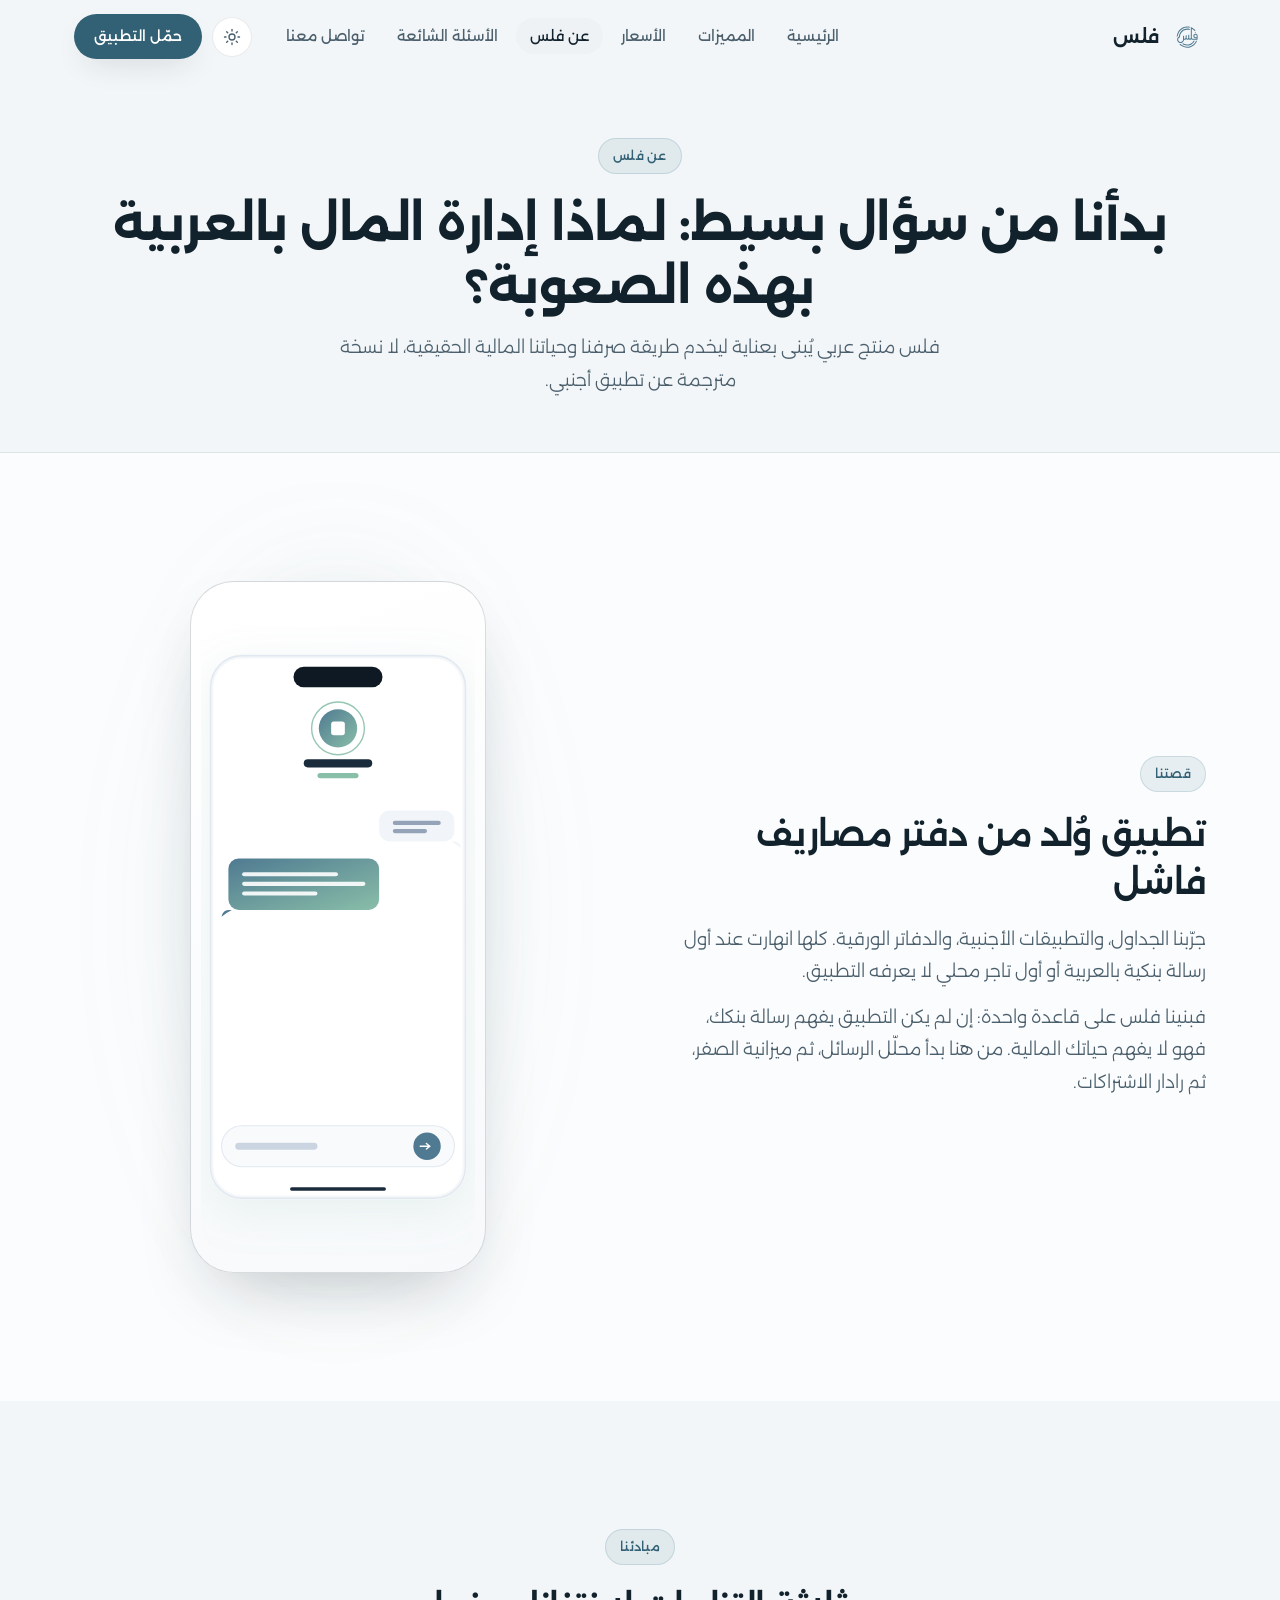
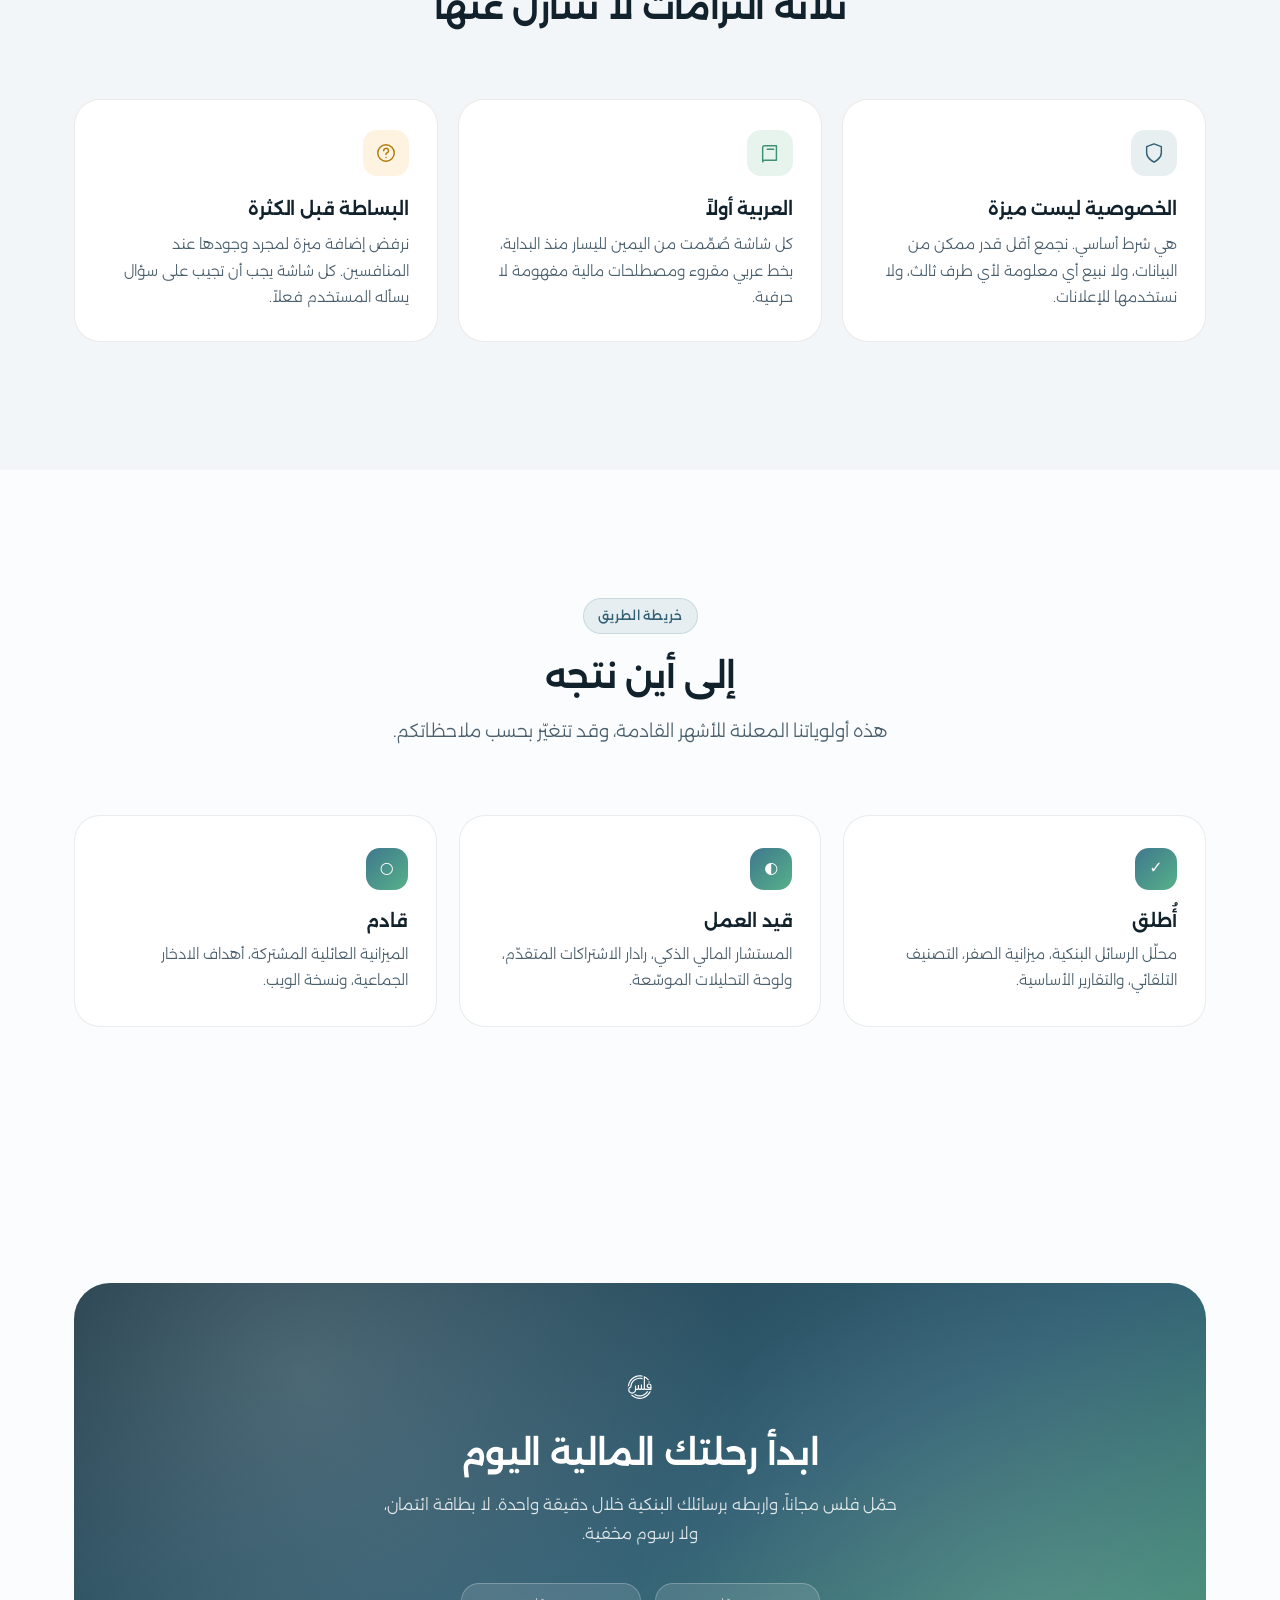
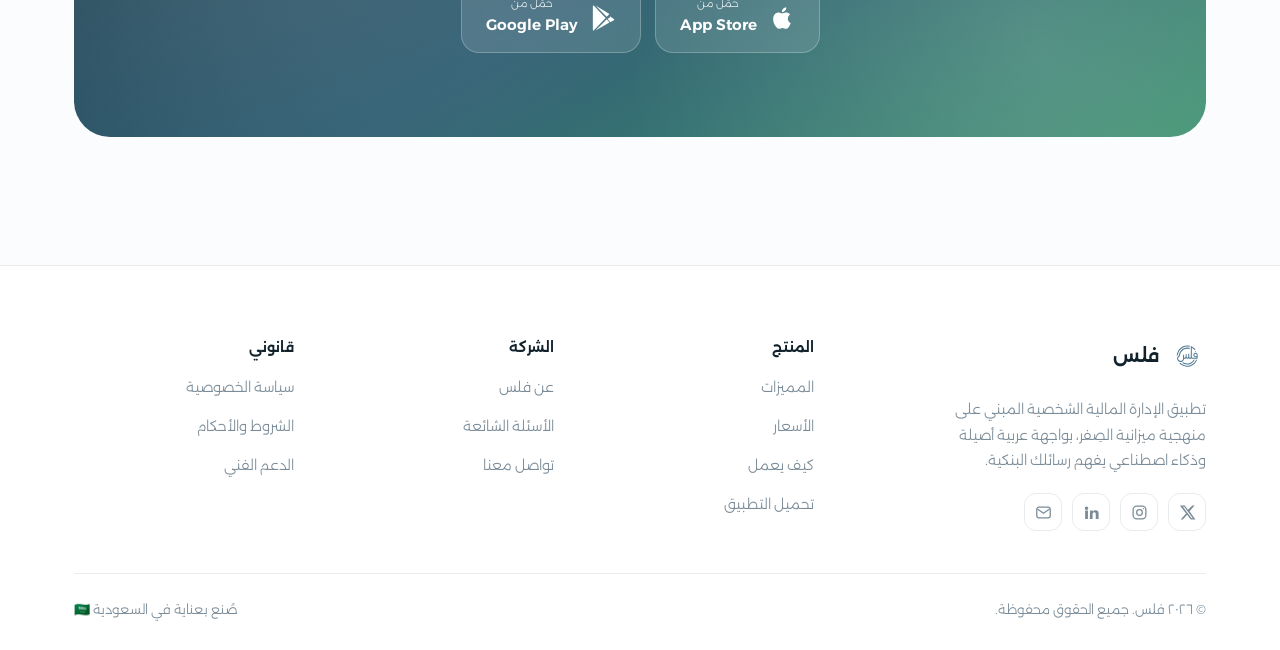
==== about.html @ c115ca53 "إعادة تصميم كاملة لصفحة الهبوط وإضافة صفحات جديدة - نظام تصميم جديد بالكامل في style.css مبني على مت" ====
<!DOCTYPE html>
<html lang="ar" dir="rtl">

<head>
    <meta charset="UTF-8">
    <meta name="viewport" content="width=device-width, initial-scale=1.0">
    <title>عن فلس</title>
    <meta name="description" content="قصة فلس ومبادئه وخريطة طريقه: تطبيق مالي عربي يُبنى ليفهم رسائل البنوك المحلية وعادات الإنفاق الحقيقية.">
    <meta name="theme-color" content="#3F788E">
    <meta property="og:title" content="عن فلس">
    <meta property="og:description" content="قصة فلس ومبادئه وخريطة طريقه: تطبيق مالي عربي يُبنى ليفهم رسائل البنوك المحلية وعادات الإنفاق الحقيقية.">
    <meta property="og:type" content="website">
    <link rel="icon" href="images/logo.svg" type="image/svg+xml">
    <link rel="preconnect" href="https://fonts.googleapis.com">
    <link rel="preconnect" href="https://fonts.gstatic.com" crossorigin>
    <link href="https://fonts.googleapis.com/css2?family=Alexandria:wght@200;300;400;500;600;700&display=swap" rel="stylesheet">
    <link rel="stylesheet" href="style.css">
    <script>
        (function () {
            try {
                var t = localStorage.getItem('fils-theme');
                if (!t) t = window.matchMedia('(prefers-color-scheme: dark)').matches ? 'dark' : 'light';
                document.documentElement.setAttribute('data-theme', t);
            } catch (e) { document.documentElement.setAttribute('data-theme', 'light'); }
        })();
    </script>
</head>

<body>
    <a href="#main" class="btn btn--sm btn--ghost skip-link">تخطَّ إلى المحتوى</a>

    <!-- ===== HEADER ===== -->
    <header class="header">
        <nav class="nav container" aria-label="التنقل الرئيسي">
            <a href="index.html" class="nav__logo" aria-label="فلس — الصفحة الرئيسية">
                <img src="images/logo.svg" alt="">
                <span>فلس</span>
            </a>
            <ul class="nav__menu" id="navMenu">
                <li><a class="nav__link" href="index.html">الرئيسية</a></li>
                <li><a class="nav__link" href="features.html">المميزات</a></li>
                <li><a class="nav__link" href="pricing.html">الأسعار</a></li>
                <li><a class="nav__link" href="about.html">عن فلس</a></li>
                <li><a class="nav__link" href="faq.html">الأسئلة الشائعة</a></li>
                <li><a class="nav__link" href="contact.html">تواصل معنا</a></li>
            </ul>
            <div class="nav__actions">
                <button class="theme-toggle" data-theme-toggle aria-label="تبديل الوضع الليلي">
                    <svg class="icon-sun" viewBox="0 0 24 24" fill="none" stroke="currentColor" stroke-width="1.8" stroke-linecap="round"><circle cx="12" cy="12" r="4"/><path d="M12 2v2M12 20v2M4.9 4.9l1.4 1.4M17.7 17.7l1.4 1.4M2 12h2M20 12h2M4.9 19.1l1.4-1.4M17.7 6.3l1.4-1.4"/></svg>
                    <svg class="icon-moon" viewBox="0 0 24 24" fill="none" stroke="currentColor" stroke-width="1.8" stroke-linecap="round" stroke-linejoin="round"><path d="M21 12.8A9 9 0 1 1 11.2 3a7 7 0 0 0 9.8 9.8z"/></svg>
                </button>
                <a href="index.html#download" class="btn btn--primary btn--sm nav__cta">حمّل التطبيق</a>
                <button class="nav__burger" aria-label="القائمة" aria-expanded="false" aria-controls="navMenu">
                    <span></span><span></span><span></span>
                </button>
            </div>
        </nav>
    </header>

    <main id="main">
    <section class="page-hero">
        <div class="container">
            <span class="eyebrow">عن فلس</span>
            <h1>بدأنا من سؤال بسيط: لماذا إدارة المال بالعربية بهذه الصعوبة؟</h1>
            <p class="lead">فلس منتج عربي يُبنى بعناية ليخدم طريقة صرفنا وحياتنا المالية الحقيقية، لا نسخة مترجمة عن تطبيق أجنبي.</p>
        </div>
    </section>

    <section class="section">
        <div class="container split">
            <div data-reveal>
                <span class="eyebrow">قصتنا</span>
                <h2>تطبيق وُلد من دفتر مصاريف فاشل</h2>
                <p class="lead">جرّبنا الجداول، والتطبيقات الأجنبية، والدفاتر الورقية. كلها انهارت عند أول رسالة بنكية بالعربية أو أول تاجر محلي لا يعرفه التطبيق.</p>
                <p class="lead" style="margin-block-start:14px">فبنينا فلس على قاعدة واحدة: إن لم يكن التطبيق يفهم رسالة بنكك، فهو لا يفهم حياتك المالية. من هنا بدأ محلّل الرسائل، ثم ميزانية الصفر، ثم رادار الاشتراكات.</p>
            </div>
            <div class="split__visual" data-reveal data-reveal-delay="120">
                <div class="device"><div class="device__frame"><img src="images/mockup-ai.svg" alt="واجهة فلس" width="330" height="670"></div></div>
            </div>
        </div>
    </section>

    <section class="section section--alt">
        <div class="container">
            <div class="section-head" data-reveal>
                <span class="eyebrow">مبادئنا</span>
                <h2>ثلاثة التزامات لا نتنازل عنها</h2>
            </div>
            <div class="cards">
                <article class="card" data-reveal>
                    <div class="card__icon i-brand"><svg viewBox="0 0 24 24" fill="none" stroke="currentColor" stroke-width="1.6" stroke-linecap="round" stroke-linejoin="round"><path d="M12 22s8-4 8-10V5l-8-3-8 3v7c0 6 8 10 8 10z"/></svg></div>
                    <h3>الخصوصية ليست ميزة</h3>
                    <p>هي شرط أساسي. نجمع أقل قدر ممكن من البيانات، ولا نبيع أي معلومة لأي طرف ثالث، ولا نستخدمها للإعلانات.</p>
                </article>
                <article class="card" data-reveal data-reveal-delay="80">
                    <div class="card__icon i-mint"><svg viewBox="0 0 24 24" fill="none" stroke="currentColor" stroke-width="1.6" stroke-linecap="round" stroke-linejoin="round"><path d="M4 19.5V6a2 2 0 0 1 2-2h13v16H6a2 2 0 0 0-2 1.5z"/><path d="M9 8h7"/></svg></div>
                    <h3>العربية أولاً</h3>
                    <p>كل شاشة صُمِّمت من اليمين لليسار منذ البداية، بخط عربي مقروء ومصطلحات مالية مفهومة لا حرفية.</p>
                </article>
                <article class="card" data-reveal data-reveal-delay="160">
                    <div class="card__icon i-amber"><svg viewBox="0 0 24 24" fill="none" stroke="currentColor" stroke-width="1.6" stroke-linecap="round" stroke-linejoin="round"><circle cx="12" cy="12" r="9"/><path d="M9.5 9.5a2.6 2.6 0 1 1 3.4 2.5c-.6.2-.9.7-.9 1.3v.4M12 17h.01"/></svg></div>
                    <h3>البساطة قبل الكثرة</h3>
                    <p>نرفض إضافة ميزة لمجرد وجودها عند المنافسين. كل شاشة يجب أن تجيب على سؤال يسأله المستخدم فعلاً.</p>
                </article>
            </div>
        </div>
    </section>

    <section class="section">
        <div class="container">
            <div class="section-head" data-reveal>
                <span class="eyebrow">خريطة الطريق</span>
                <h2>إلى أين نتجه</h2>
                <p class="lead">هذه أولوياتنا المعلنة للأشهر القادمة، وقد تتغيّر بحسب ملاحظاتكم.</p>
            </div>
            <div class="steps">
                <div class="step" data-reveal>
                    <div class="step__num">✓</div>
                    <h3>أُطلق</h3>
                    <p>محلّل الرسائل البنكية، ميزانية الصفر، التصنيف التلقائي، والتقارير الأساسية.</p>
                </div>
                <div class="step" data-reveal data-reveal-delay="100">
                    <div class="step__num">◐</div>
                    <h3>قيد العمل</h3>
                    <p>المستشار المالي الذكي، رادار الاشتراكات المتقدّم، ولوحة التحليلات الموسّعة.</p>
                </div>
                <div class="step" data-reveal data-reveal-delay="200">
                    <div class="step__num">○</div>
                    <h3>قادم</h3>
                    <p>الميزانية العائلية المشتركة، أهداف الادخار الجماعية، ونسخة الويب.</p>
                </div>
            </div>
        </div>
    </section>

    <!-- ===== CTA ===== -->
    <section class="section" id="download">
        <div class="container">
            <div class="cta" data-reveal>
                <img src="images/logo.svg" alt="فلس" class="cta__logo">
                <h2>ابدأ رحلتك المالية اليوم</h2>
                <p>حمّل فلس مجاناً، واربطه برسائلك البنكية خلال دقيقة واحدة. لا بطاقة ائتمان، ولا رسوم مخفية.</p>
                <div class="stores">
                    <a href="#" class="store" aria-label="حمّل من App Store">
                        <svg viewBox="0 0 24 24" fill="currentColor"><path d="M18.71 19.5c-.83 1.24-1.71 2.45-3.05 2.47-1.34.03-1.77-.79-3.29-.79-1.53 0-2 .77-3.27.82-1.31.05-2.3-1.32-3.14-2.53C4.25 17 2.94 12.45 4.7 9.39c.87-1.52 2.43-2.48 4.12-2.51 1.28-.02 2.5.87 3.29.87.78 0 2.26-1.07 3.8-.91.65.03 2.47.26 3.64 1.98-.09.06-2.17 1.28-2.15 3.81.03 3.02 2.65 4.03 2.68 4.04-.03.07-.42 1.44-1.38 2.83M13 3.5c.73-.83 1.94-1.46 2.94-1.5.13 1.17-.34 2.35-1.04 3.19-.69.85-1.83 1.51-2.95 1.42-.15-1.15.41-2.35 1.05-3.11z"/></svg>
                        <div><small>حمّل من</small><strong>App Store</strong></div>
                    </a>
                    <a href="#" class="store" aria-label="حمّل من Google Play">
                        <svg viewBox="0 0 24 24" fill="currentColor"><path d="M3.18 23.67c-.3-.18-.55-.52-.55-.97V1.3c0-.45.25-.79.55-.97l11.25 11.67L3.18 23.67zM15.47 13.05L5.08 23.44l12.85-7.2-2.46-3.19zm2.93-1.62l-2.19 1.24L18.68 16l3.34-1.87c.6-.34.6-.89 0-1.23l-3.62-2.47zM5.08.56l10.39 10.4 2.46-2.55L5.08.56z"/></svg>
                        <div><small>حمّل من</small><strong>Google Play</strong></div>
                    </a>
                </div>
            </div>
        </div>
    </section>

    </main>

    <!-- ===== FOOTER ===== -->
    <footer class="footer">
        <div class="container">
            <div class="footer__grid">
                <div class="footer__brand">
                    <a href="index.html" class="nav__logo footer__lockup"><img src="images/logo.svg" alt=""><span>فلس</span></a>
                    <p>تطبيق الإدارة المالية الشخصية المبني على منهجية ميزانية الصِفر، بواجهة عربية أصيلة وذكاء اصطناعي يفهم رسائلك البنكية.</p>
                    <div class="socials">
                        <a href="#" aria-label="إكس"><svg viewBox="0 0 24 24" fill="currentColor"><path d="M18.9 2H22l-7.1 8.1L23.2 22h-6.6l-5.2-6.8L5.5 22H2.4l7.6-8.7L1.2 2h6.8l4.7 6.2L18.9 2zm-1.1 18.1h1.7L7.3 3.8H5.5l12.3 16.3z"/></svg></a>
                        <a href="#" aria-label="إنستغرام"><svg viewBox="0 0 24 24" fill="none" stroke="currentColor" stroke-width="1.8"><rect x="3" y="3" width="18" height="18" rx="5"/><circle cx="12" cy="12" r="4"/><circle cx="17.5" cy="6.5" r="1" fill="currentColor" stroke="none"/></svg></a>
                        <a href="#" aria-label="لينكدإن"><svg viewBox="0 0 24 24" fill="currentColor"><path d="M4.98 3.5A2.5 2.5 0 1 0 5 8.5a2.5 2.5 0 0 0-.02-5zM3 9h4v12H3zM10 9h3.8v1.7h.06c.53-.95 1.83-1.95 3.76-1.95C21.4 8.75 22 11 22 14.1V21h-4v-6.1c0-1.46-.03-3.34-2.06-3.34-2.06 0-2.38 1.59-2.38 3.23V21h-4z"/></svg></a>
                        <a href="mailto:support@fils.app" aria-label="البريد"><svg viewBox="0 0 24 24" fill="none" stroke="currentColor" stroke-width="1.8"><rect x="2.5" y="4.5" width="19" height="15" rx="3"/><path d="m3.5 7 8.5 6 8.5-6"/></svg></a>
                    </div>
                </div>
                <div class="footer__col">
                    <h4>المنتج</h4>
                    <ul>
                        <li><a href="features.html">المميزات</a></li>
                        <li><a href="pricing.html">الأسعار</a></li>
                        <li><a href="index.html#how">كيف يعمل</a></li>
                        <li><a href="index.html#download">تحميل التطبيق</a></li>
                    </ul>
                </div>
                <div class="footer__col">
                    <h4>الشركة</h4>
                    <ul>
                        <li><a href="about.html">عن فلس</a></li>
                        <li><a href="faq.html">الأسئلة الشائعة</a></li>
                        <li><a href="contact.html">تواصل معنا</a></li>
                    </ul>
                </div>
                <div class="footer__col">
                    <h4>قانوني</h4>
                    <ul>
                        <li><a href="privacy.html">سياسة الخصوصية</a></li>
                        <li><a href="terms.html">الشروط والأحكام</a></li>
                        <li><a href="mailto:support@fils.app">الدعم الفني</a></li>
                    </ul>
                </div>
            </div>
            <div class="footer__bottom">
                <p>© <span data-year>٢٠٢٦</span> فلس. جميع الحقوق محفوظة.</p>
                <p>صُنع بعناية في السعودية 🇸🇦</p>
            </div>
        </div>
    </footer>

    <script src="script.js"></script>
</body>

</html>
---- style.css ----
/* =========================================================
   فلس — Design System v2
   Font: Alexandria
   ========================================================= */

:root {
    color-scheme: light;

    /* Brand */
    --brand-50:  #EEF5F7;
    --brand-100: #D9E9EE;
    --brand-200: #B4D2DC;
    --brand-300: #86B4C4;
    --brand-400: #5C93A8;
    --brand-500: #3F788E;
    --brand-600: #326074;
    --brand-700: #274B5C;
    --brand-800: #1D3846;
    --brand-900: #142833;

    --mint-300: #A8D9C2;
    --mint-400: #7FC7A6;
    --mint-500: #57B189;
    --mint-600: #3F9271;

    --amber-400: #F2B441;
    --rose-400:  #E8797B;
    --violet-400:#8E8BE0;

    /* Surfaces (light) */
    --bg:            #FBFCFD;
    --bg-alt:        #F3F6F8;
    --surface:       #FFFFFF;
    --surface-2:     #F7F9FB;
    --surface-inset: #EEF2F5;
    --border:        rgba(20, 40, 51, 0.09);
    --border-strong: rgba(20, 40, 51, 0.16);

    /* Text */
    --text:      #12222C;
    --text-soft: #4B5F6C;
    --text-mute: #7B8C98;
    --on-brand:  #FFFFFF;

    /* Effects */
    --shadow-xs: 0 1px 2px rgba(18, 34, 44, .05);
    --shadow-sm: 0 2px 10px rgba(18, 34, 44, .06);
    --shadow-md: 0 12px 32px -12px rgba(18, 34, 44, .18);
    --shadow-lg: 0 32px 72px -28px rgba(18, 34, 44, .28);
    --ring: 0 0 0 4px rgba(63, 120, 142, .18);

    --grad-brand: linear-gradient(135deg, var(--brand-500), var(--mint-500));
    --grad-soft:  linear-gradient(160deg, rgba(63,120,142,.10), rgba(87,177,137,.06));

    /* Geometry */
    --r-xs: 8px;
    --r-sm: 12px;
    --r-md: 18px;
    --r-lg: 26px;
    --r-xl: 36px;
    --r-full: 999px;

    --nav-h: 74px;
    --maxw: 1180px;

    --font: 'Alexandria', 'Segoe UI', system-ui, -apple-system, sans-serif;
    --ease: cubic-bezier(.22, 1, .36, 1);
    --t: .28s var(--ease);
}

/* ---------- Dark theme ---------- */
:root[data-theme="dark"] {
    color-scheme: dark;

    --bg:            #0C1319;
    --bg-alt:        #0F1922;
    --surface:       #131F29;
    --surface-2:     #17242F;
    --surface-inset: #1C2B37;
    --border:        rgba(255, 255, 255, .09);
    --border-strong: rgba(255, 255, 255, .18);

    --text:      #EAF1F5;
    --text-soft: #A9BCC8;
    --text-mute: #7A8D9A;

    --shadow-xs: 0 1px 2px rgba(0,0,0,.4);
    --shadow-sm: 0 2px 12px rgba(0,0,0,.35);
    --shadow-md: 0 16px 40px -16px rgba(0,0,0,.65);
    --shadow-lg: 0 40px 90px -32px rgba(0,0,0,.8);
    --ring: 0 0 0 4px rgba(134, 180, 196, .22);

    --grad-soft: linear-gradient(160deg, rgba(86,177,137,.10), rgba(63,120,142,.06));
}

/* ---------- Reset ---------- */
*, *::before, *::after { margin: 0; padding: 0; box-sizing: border-box; }

html {
    scroll-behavior: smooth;
    font-size: 16px;
    scroll-padding-top: calc(var(--nav-h) + 24px);
}

body {
    font-family: var(--font);
    font-weight: 300;
    background: var(--bg);
    color: var(--text);
    line-height: 1.8;
    overflow-x: clip;
    -webkit-font-smoothing: antialiased;
    text-rendering: optimizeLegibility;
    transition: background .4s var(--ease), color .4s var(--ease);
}

img, svg { max-width: 100%; display: block; }
a { text-decoration: none; color: inherit; }
ul { list-style: none; }
button { font: inherit; cursor: pointer; border: 0; background: none; color: inherit; }
:focus-visible { outline: none; box-shadow: var(--ring); border-radius: var(--r-xs); }

::selection { background: var(--brand-400); color: #fff; }

/* ---------- Layout ---------- */
.container { width: 100%; max-width: var(--maxw); margin-inline: auto; padding-inline: 24px; }
.section { padding: clamp(72px, 10vw, 132px) 0; }
.section--alt { background: var(--bg-alt); }

.eyebrow {
    display: inline-flex; align-items: center; gap: 8px;
    font-size: .78rem; font-weight: 500; letter-spacing: .02em;
    color: var(--brand-600);
    background: color-mix(in srgb, var(--brand-500) 10%, transparent);
    border: 1px solid color-mix(in srgb, var(--brand-500) 18%, transparent);
    padding: 6px 14px; border-radius: var(--r-full);
}
:root[data-theme="dark"] .eyebrow { color: var(--brand-200); }

h1, h2, h3, h4 { font-weight: 600; line-height: 1.4; letter-spacing: -.01em; }
h1 { font-size: clamp(1.85rem, 3.7vw, 2.9rem); font-weight: 700; line-height: 1.3; }
h2 { font-size: clamp(1.5rem, 2.9vw, 2.15rem); }

h3 { font-size: 1.12rem; }

/* Skip link — parked above the viewport so RTL pages never scroll sideways */
.skip-link {
    position: absolute; inset-block-start: -200px; inset-inline-start: 16px; z-index: 200;
    transition: inset-block-start var(--t);
}
.skip-link:focus { inset-block-start: 14px; }

.lead { color: var(--text-soft); font-size: clamp(1rem, 1.6vw, 1.12rem); }

.section-head { max-width: 660px; margin: 0 auto clamp(40px, 6vw, 68px); text-align: center; }
.section-head h2 { margin: 18px 0 14px; }
.section-head .lead { margin-inline: auto; }

/* ---------- Buttons ---------- */
.btn {
    display: inline-flex; align-items: center; justify-content: center; gap: 10px;
    font-size: .95rem; font-weight: 500;
    padding: 14px 26px; border-radius: var(--r-full);
    transition: transform var(--t), box-shadow var(--t), background var(--t), border-color var(--t), color var(--t);
    white-space: nowrap;
}
.btn svg { width: 18px; height: 18px; flex: none; }
.btn:hover { transform: translateY(-2px); }
.btn:active { transform: translateY(0); }

.btn--primary { background: var(--brand-600); color: #fff; box-shadow: var(--shadow-md); }
.btn--primary:hover { background: var(--brand-700); box-shadow: var(--shadow-lg); }
:root[data-theme="dark"] .btn--primary { background: var(--brand-400); color: #08131A; }
:root[data-theme="dark"] .btn--primary:hover { background: var(--brand-300); }

.btn--ghost { background: var(--surface); color: var(--text); border: 1px solid var(--border-strong); box-shadow: var(--shadow-xs); }
.btn--ghost:hover { border-color: var(--brand-400); color: var(--brand-600); }
:root[data-theme="dark"] .btn--ghost:hover { color: var(--brand-200); }

.btn--sm { padding: 10px 20px; font-size: .875rem; }

/* ---------- Header ---------- */
.header {
    position: fixed; inset-block-start: 0; inset-inline: 0; z-index: 100;
    height: var(--nav-h);
    display: flex; align-items: center;
    transition: background var(--t), box-shadow var(--t), border-color var(--t), backdrop-filter var(--t);
    border-block-end: 1px solid transparent;
}
.header.is-stuck {
    background: color-mix(in srgb, var(--bg) 82%, transparent);
    backdrop-filter: saturate(180%) blur(18px);
    -webkit-backdrop-filter: saturate(180%) blur(18px);
    border-block-end-color: var(--border);
}
.nav { display: flex; align-items: center; gap: 20px; }
.nav__logo { display: inline-flex; align-items: center; gap: 10px; }
.nav__logo img { height: 36px; width: auto; }
.nav__logo span { font-weight: 600; font-size: 1.18rem; letter-spacing: -.02em; }
.footer__lockup { margin-block-end: 4px; }
:root[data-theme="dark"] .nav__logo img,
:root[data-theme="dark"] .cta__logo { filter: brightness(0) invert(1); opacity: .95; }

.nav__menu { display: flex; align-items: center; gap: 4px; margin-inline-start: auto; }
.nav__link {
    position: relative; padding: 9px 14px; border-radius: var(--r-full);
    font-size: .92rem; color: var(--text-soft); font-weight: 400;
    transition: color var(--t), background var(--t);
}
.nav__link:hover, .nav__link.is-active { color: var(--text); background: var(--surface-inset); }

.nav__actions { display: flex; align-items: center; gap: 10px; }

.theme-toggle {
    width: 40px; height: 40px; display: grid; place-items: center;
    border-radius: var(--r-full); border: 1px solid var(--border);
    background: var(--surface); color: var(--text-soft);
    transition: color var(--t), border-color var(--t), transform var(--t);
}
.theme-toggle:hover { color: var(--text); border-color: var(--border-strong); transform: rotate(-15deg); }
.theme-toggle svg { width: 18px; height: 18px; }
.theme-toggle .icon-moon { display: none; }
:root[data-theme="dark"] .theme-toggle .icon-sun { display: none; }
:root[data-theme="dark"] .theme-toggle .icon-moon { display: block; }

.nav__burger { display: none; width: 40px; height: 40px; border-radius: var(--r-full); border: 1px solid var(--border); background: var(--surface); }
.nav__burger span { display: block; width: 17px; height: 1.6px; background: var(--text); margin: 4px auto; border-radius: 2px; transition: transform var(--t), opacity var(--t); }
.nav__burger.is-open span:nth-child(1) { transform: translateY(5.6px) rotate(45deg); }
.nav__burger.is-open span:nth-child(2) { opacity: 0; }
.nav__burger.is-open span:nth-child(3) { transform: translateY(-5.6px) rotate(-45deg); }

/* ---------- Hero ---------- */
.hero { position: relative; padding: calc(var(--nav-h) + clamp(48px, 8vw, 96px)) 0 clamp(64px, 9vw, 110px); overflow: hidden; }
.hero__aurora { position: absolute; inset: 0; pointer-events: none; z-index: 0; }
.hero__aurora span {
    position: absolute; border-radius: 50%; filter: blur(90px); opacity: .5;
}
.hero__aurora span:nth-child(1) { width: 460px; height: 460px; background: var(--brand-300); inset-block-start: -120px; inset-inline-end: -80px; }
.hero__aurora span:nth-child(2) { width: 380px; height: 380px; background: var(--mint-300); inset-block-end: -140px; inset-inline-start: -60px; opacity: .38; }
.hero__aurora span:nth-child(3) { width: 300px; height: 300px; background: var(--brand-200); inset-block-start: 40%; inset-inline-start: 45%; opacity: .3; }
:root[data-theme="dark"] .hero__aurora span { opacity: .22; }
.hero__grid-bg {
    position: absolute; inset: 0; z-index: 0; pointer-events: none;
    background-image: linear-gradient(var(--border) 1px, transparent 1px), linear-gradient(90deg, var(--border) 1px, transparent 1px);
    background-size: 64px 64px;
    mask-image: radial-gradient(ellipse 80% 60% at 50% 30%, #000, transparent 75%);
    -webkit-mask-image: radial-gradient(ellipse 80% 60% at 50% 30%, #000, transparent 75%);
}

.hero__inner { position: relative; z-index: 1; display: grid; grid-template-columns: 1.15fr .85fr; gap: clamp(28px, 4vw, 56px); align-items: center; }
.hero h1 { margin: 20px 0 18px; }
.hero h1 em { font-style: normal; background: var(--grad-brand); -webkit-background-clip: text; background-clip: text; color: transparent; }
.hero .lead { max-width: 540px; }
.hero__cta { display: flex; flex-wrap: wrap; gap: 12px; margin-block-start: 34px; }

.hero__proof { display: flex; align-items: center; gap: 12px; margin-block-start: 30px; color: var(--text-mute); font-size: .85rem; }
.hero__avatars { display: flex; }
.hero__avatars i {
    width: 32px; height: 32px; border-radius: 50%; border: 2px solid var(--bg);
    display: grid; place-items: center; font-style: normal; font-size: .7rem; font-weight: 500; color: #fff;
    margin-inline-start: -10px;
}
.hero__avatars i:first-child { margin: 0; }

/* Stat strip */
.stat-strip {
    display: grid; grid-template-columns: repeat(3, 1fr); gap: 2px;
    margin-block-start: 44px; border-radius: var(--r-md); overflow: hidden;
    background: var(--border); border: 1px solid var(--border);
}
.stat-strip__item { background: var(--surface); padding: 20px 18px; }
.stat-strip__value { font-size: 1.18rem; font-weight: 600; letter-spacing: -.02em; }
.stat-strip__label { font-size: .78rem; color: var(--text-mute); }

/* Phone mockup */
.device { position: relative; margin-inline: auto; max-width: 296px; }
.device::before {
    content: ''; position: absolute; inset: 0; border-radius: 50%;
    background: var(--grad-soft); filter: blur(60px); z-index: 0;
}
.device__frame {
    position: relative; z-index: 1;
    border-radius: 44px; padding: 10px;
    background: linear-gradient(160deg, var(--surface), var(--surface-2));
    border: 1px solid var(--border-strong);
    box-shadow: var(--shadow-lg);
    animation: float 7s ease-in-out infinite;
}
.device__frame img { border-radius: 36px; width: 100%; }
@keyframes float { 0%,100% { transform: translateY(0); } 50% { transform: translateY(-14px); } }
@media (prefers-reduced-motion: reduce) { .device__frame { animation: none; } }

.device__chip {
    position: absolute; z-index: 2;
    display: flex; align-items: center; gap: 10px;
    background: color-mix(in srgb, var(--surface) 88%, transparent);
    backdrop-filter: blur(14px); -webkit-backdrop-filter: blur(14px);
    border: 1px solid var(--border); box-shadow: var(--shadow-md);
    border-radius: var(--r-md); padding: 11px 15px; font-size: .8rem; font-weight: 400;
}
.device__chip b { display: block; font-weight: 600; font-size: .87rem; }
.device__chip small { color: var(--text-mute); font-size: .72rem; }
.device__chip i {
    width: 32px; height: 32px; border-radius: 10px; display: grid; place-items: center; flex: none;
}
.device__chip i svg { width: 16px; height: 16px; }
.device__chip--a { inset-block-start: 7%; inset-inline-start: -32%; animation: float 6s ease-in-out infinite .4s; }
.device__chip--b { inset-block-end: 12%; inset-inline-end: -30%; animation: float 6.6s ease-in-out infinite .9s; }

/* ---------- Logos / trust bar ---------- */
.trustbar { border-block: 1px solid var(--border); padding: 26px 0; background: var(--surface); }
.trustbar__inner { display: flex; flex-wrap: wrap; align-items: center; justify-content: center; gap: 14px 34px; }
.trustbar span { font-size: .82rem; color: var(--text-mute); display: inline-flex; align-items: center; gap: 8px; }
.trustbar svg { width: 16px; height: 16px; color: var(--mint-500); }

/* ---------- Cards ---------- */
.cards { display: grid; grid-template-columns: repeat(auto-fit, minmax(280px, 1fr)); gap: 20px; }

.card {
    position: relative; background: var(--surface); border: 1px solid var(--border);
    border-radius: var(--r-lg); padding: 30px 28px;
    transition: transform var(--t), border-color var(--t), box-shadow var(--t);
    overflow: hidden;
}
.card::after {
    content: ''; position: absolute; inset-block-start: 0; inset-inline: 0; height: 2px;
    background: var(--grad-brand); opacity: 0; transition: opacity var(--t);
}
.card:hover { transform: translateY(-4px); border-color: var(--border-strong); box-shadow: var(--shadow-md); }
.card:hover::after { opacity: 1; }
.card h3 { margin-block-end: 10px; }
.card p { color: var(--text-soft); font-size: .92rem; }

.card__icon { width: 46px; height: 46px; border-radius: 14px; display: grid; place-items: center; margin-block-end: 20px; }
.card__icon svg { width: 22px; height: 22px; }
.i-brand { background: color-mix(in srgb, var(--brand-500) 12%, transparent); color: var(--brand-600); }
.i-mint  { background: color-mix(in srgb, var(--mint-500) 14%, transparent);  color: var(--mint-600); }
.i-amber { background: color-mix(in srgb, var(--amber-400) 16%, transparent); color: #B37B0D; }
.i-rose  { background: color-mix(in srgb, var(--rose-400) 15%, transparent);  color: #C4494C; }
.i-violet{ background: color-mix(in srgb, var(--violet-400) 15%, transparent);color: #635FD1; }
:root[data-theme="dark"] .i-brand { color: var(--brand-200); }
:root[data-theme="dark"] .i-mint  { color: var(--mint-300); }
:root[data-theme="dark"] .i-amber { color: var(--amber-400); }
:root[data-theme="dark"] .i-rose  { color: var(--rose-400); }
:root[data-theme="dark"] .i-violet{ color: var(--violet-400); }

/* ---------- Steps ---------- */
.steps { display: grid; grid-template-columns: repeat(3, 1fr); gap: 22px; position: relative; }
.step { background: var(--surface); border: 1px solid var(--border); border-radius: var(--r-lg); padding: 32px 28px; position: relative; }
.step__num {
    width: 42px; height: 42px; border-radius: 14px; display: grid; place-items: center;
    font-weight: 600; font-size: 1rem; background: var(--grad-brand); color: #fff; margin-block-end: 18px;
}
.step h3 { margin-block-end: 8px; }
.step p { color: var(--text-soft); font-size: .92rem; }

/* ---------- Split feature ---------- */
.split { display: grid; grid-template-columns: 1fr 1fr; gap: clamp(32px, 6vw, 80px); align-items: center; }
.split--rev .split__visual { order: -1; }
.split h2 { margin: 18px 0 16px; }
.checklist { margin-block-start: 26px; display: grid; gap: 13px; }
.checklist li { display: flex; align-items: flex-start; gap: 11px; color: var(--text-soft); font-size: .94rem; }
.checklist svg { width: 20px; height: 20px; flex: none; color: var(--mint-500); margin-block-start: 3px; }

.callout {
    display: flex; gap: 14px; align-items: center; margin-block-start: 30px;
    background: var(--surface); border: 1px solid var(--border); border-radius: var(--r-md);
    padding: 18px 20px; box-shadow: var(--shadow-xs);
}
.callout i { width: 42px; height: 42px; border-radius: 13px; display: grid; place-items: center; flex: none; background: var(--grad-brand); color: #fff; }
.callout i svg { width: 20px; height: 20px; }
.callout b { display: block; font-weight: 600; font-size: .95rem; }
.callout span { font-size: .82rem; color: var(--text-mute); }

/* ---------- FAQ / accordion ---------- */
.faq { max-width: 780px; margin-inline: auto; display: grid; gap: 12px; }
.faq__item { background: var(--surface); border: 1px solid var(--border); border-radius: var(--r-md); overflow: hidden; transition: border-color var(--t); }
.faq__item[open] { border-color: var(--border-strong); box-shadow: var(--shadow-sm); }
.faq__item summary {
    list-style: none; cursor: pointer; padding: 20px 24px;
    display: flex; align-items: center; justify-content: space-between; gap: 16px;
    font-weight: 500; font-size: .98rem;
}
.faq__item summary::-webkit-details-marker { display: none; }
.faq__item summary::after {
    content: ''; width: 10px; height: 10px; flex: none;
    border-right: 1.8px solid var(--text-mute); border-bottom: 1.8px solid var(--text-mute);
    transform: rotate(45deg); transition: transform var(--t); margin-block-start: -4px;
}
.faq__item[open] summary::after { transform: rotate(-135deg); margin-block-start: 4px; }
.faq__body { padding: 0 24px 22px; color: var(--text-soft); font-size: .92rem; }

/* ---------- Pricing ---------- */
.plans { display: grid; grid-template-columns: repeat(auto-fit, minmax(280px, 1fr)); gap: 20px; align-items: start; }
.plan { background: var(--surface); border: 1px solid var(--border); border-radius: var(--r-lg); padding: 32px 28px; position: relative; }
.plan--featured { border-color: var(--brand-400); box-shadow: var(--shadow-md); }
.plan__tag { position: absolute; inset-block-start: -12px; inset-inline-start: 28px; background: var(--grad-brand); color: #fff; font-size: .72rem; padding: 5px 14px; border-radius: var(--r-full); }
.plan__price { font-size: 2.1rem; font-weight: 700; letter-spacing: -.03em; margin: 14px 0 4px; }
.plan__price small { font-size: .85rem; font-weight: 300; color: var(--text-mute); }
.plan .checklist { margin-block: 22px 26px; }
.plan .btn { width: 100%; }

/* ---------- Testimonials ---------- */
.quotes { display: grid; grid-template-columns: repeat(auto-fit, minmax(290px, 1fr)); gap: 20px; }
.quote { background: var(--surface); border: 1px solid var(--border); border-radius: var(--r-lg); padding: 28px; }
.quote p { color: var(--text-soft); font-size: .94rem; margin-block-end: 20px; }
.quote__who { display: flex; align-items: center; gap: 12px; }
.quote__who i { width: 40px; height: 40px; border-radius: 50%; display: grid; place-items: center; color: #fff; font-style: normal; font-weight: 500; font-size: .85rem; flex: none; }
.quote__who b { display: block; font-weight: 500; font-size: .9rem; }
.quote__who small { color: var(--text-mute); font-size: .78rem; }
.stars { display: flex; gap: 3px; margin-block-end: 14px; color: var(--amber-400); }
.stars svg { width: 15px; height: 15px; }

/* ---------- CTA ---------- */
.cta {
    position: relative; overflow: hidden;
    background: linear-gradient(150deg, var(--brand-800), var(--brand-600) 55%, var(--mint-600));
    color: #fff; border-radius: var(--r-xl);
    padding: clamp(48px, 7vw, 84px) clamp(28px, 5vw, 64px);
    text-align: center;
}
.cta::before {
    content: ''; position: absolute; inset: 0;
    background-image: radial-gradient(circle at 20% 20%, rgba(255,255,255,.18), transparent 45%),
                      radial-gradient(circle at 85% 80%, rgba(255,255,255,.14), transparent 40%);
}
.cta > * { position: relative; }
.cta__logo { height: 40px; margin-inline: auto; filter: brightness(0) invert(1); }
.cta h2 { margin: 22px 0 14px; }
.cta p { color: rgba(255,255,255,.85); max-width: 520px; margin-inline: auto; }
.stores { display: flex; flex-wrap: wrap; justify-content: center; gap: 14px; margin-block-start: 34px; }
.store {
    display: flex; align-items: center; gap: 12px; padding: 12px 24px;
    background: rgba(255,255,255,.12); border: 1px solid rgba(255,255,255,.24);
    border-radius: var(--r-md); backdrop-filter: blur(10px); color: #fff;
    transition: background var(--t), transform var(--t);
}
.store:hover { background: rgba(255,255,255,.2); transform: translateY(-2px); }
.store svg { width: 26px; height: 26px; }
.store small { display: block; font-size: .68rem; opacity: .8; line-height: 1.4; }
.store strong { font-weight: 600; font-size: .95rem; }

/* ---------- Page hero (inner pages) ---------- */
.page-hero { padding: calc(var(--nav-h) + 64px) 0 56px; background: var(--bg-alt); border-block-end: 1px solid var(--border); text-align: center; position: relative; overflow: hidden; }
.page-hero h1 { font-size: clamp(1.9rem, 4.2vw, 3rem); margin: 18px 0 14px; }
.page-hero .lead { max-width: 620px; margin-inline: auto; }

/* ---------- Prose (legal pages) ---------- */
.prose { max-width: 760px; margin-inline: auto; }
.prose h2 { font-size: 1.35rem; margin: 44px 0 14px; }
.prose h2:first-child { margin-block-start: 0; }
.prose p { color: var(--text-soft); margin-block-end: 14px; font-size: .95rem; }
.prose ul { display: grid; gap: 10px; margin: 0 0 18px; }
.prose ul li { color: var(--text-soft); font-size: .95rem; position: relative; padding-inline-start: 20px; }
.prose ul li::before { content: ''; position: absolute; inset-inline-start: 0; inset-block-start: 12px; width: 7px; height: 7px; border-radius: 50%; background: var(--mint-500); }
.prose__meta { font-size: .82rem; color: var(--text-mute); background: var(--surface-inset); border-radius: var(--r-sm); padding: 10px 16px; display: inline-block; margin-block-end: 34px; }

/* ---------- Contact form ---------- */
.form-wrap { display: grid; grid-template-columns: 1fr 1fr; gap: clamp(28px, 5vw, 60px); align-items: start; }
.form { background: var(--surface); border: 1px solid var(--border); border-radius: var(--r-lg); padding: clamp(24px, 4vw, 36px); box-shadow: var(--shadow-sm); }
.field { margin-block-end: 18px; }
.field label { display: block; font-size: .85rem; font-weight: 500; margin-block-end: 8px; }
.field input, .field textarea, .field select {
    width: 100%; font: inherit; font-size: .92rem; color: var(--text);
    background: var(--surface-2); border: 1px solid var(--border);
    border-radius: var(--r-sm); padding: 12px 15px;
    transition: border-color var(--t), box-shadow var(--t);
}
.field input:focus, .field textarea:focus, .field select:focus { outline: none; border-color: var(--brand-400); box-shadow: var(--ring); }
.field textarea { min-height: 130px; resize: vertical; }
.form__note { font-size: .78rem; color: var(--text-mute); margin-block-start: 14px; text-align: center; }
.form__status { display: none; margin-block-start: 16px; padding: 12px 16px; border-radius: var(--r-sm); font-size: .87rem; background: color-mix(in srgb, var(--mint-500) 14%, transparent); color: var(--mint-600); }
.form__status.is-visible { display: block; }
:root[data-theme="dark"] .form__status { color: var(--mint-300); }

.contact-list { display: grid; gap: 14px; margin-block-start: 28px; }
.contact-list > a, .contact-list > div {
    display: flex; align-items: center; gap: 14px; background: var(--surface);
    border: 1px solid var(--border); border-radius: var(--r-md); padding: 16px 18px;
    transition: border-color var(--t), transform var(--t);
}
.contact-list > a::after {
    content: ''; width: 9px; height: 9px; margin-inline-start: auto; flex: none;
    border-inline-start: 1.8px solid var(--text-mute); border-block-end: 1.8px solid var(--text-mute);
    transform: rotate(45deg); transition: transform var(--t), border-color var(--t);
}
.contact-list > a:hover { border-color: var(--brand-400); }
.contact-list > a:hover::after { border-color: var(--brand-500); transform: rotate(45deg) translate(2px, 2px); }
.contact-list i { width: 40px; height: 40px; border-radius: 12px; display: grid; place-items: center; flex: none; }
.contact-list i svg { width: 18px; height: 18px; }
.contact-list b { display: block; font-size: .9rem; font-weight: 500; }
.contact-list span { font-size: .82rem; color: var(--text-mute); }

/* ---------- Footer ---------- */
.footer { background: var(--surface); border-block-start: 1px solid var(--border); padding: clamp(48px, 6vw, 72px) 0 28px; }
.footer__grid { display: grid; grid-template-columns: 1.6fr repeat(3, 1fr); gap: 40px; }
.footer__logo { height: 34px; width: auto; }
.footer__brand p { color: var(--text-mute); font-size: .88rem; margin-block-start: 14px; max-width: 280px; }
.footer h4 { font-size: .88rem; font-weight: 600; margin-block-end: 16px; }
.footer__col ul { display: grid; gap: 10px; }
.footer__col a { font-size: .88rem; color: var(--text-mute); transition: color var(--t); }
.footer__col a:hover { color: var(--brand-500); }
.socials { display: flex; gap: 10px; margin-block-start: 20px; }
.socials a { width: 38px; height: 38px; border-radius: 12px; display: grid; place-items: center; border: 1px solid var(--border); color: var(--text-mute); transition: color var(--t), border-color var(--t), transform var(--t); }
.socials a:hover { color: var(--brand-500); border-color: var(--brand-400); transform: translateY(-2px); }
.socials svg { width: 17px; height: 17px; }
.footer__bottom { margin-block-start: 42px; padding-block-start: 24px; border-block-start: 1px solid var(--border); display: flex; flex-wrap: wrap; gap: 12px; justify-content: space-between; color: var(--text-mute); font-size: .82rem; }

/* ---------- Reveal animation ---------- */
[data-reveal] { opacity: 0; transform: translateY(22px); transition: opacity .7s var(--ease), transform .7s var(--ease); }
[data-reveal].is-in { opacity: 1; transform: none; }
@media (prefers-reduced-motion: reduce) {
    [data-reveal] { opacity: 1; transform: none; transition: none; }
    html { scroll-behavior: auto; }
}

/* ---------- Responsive ---------- */
@media (max-width: 980px) {
    .hero__inner, .split, .form-wrap { grid-template-columns: 1fr; }
    .split--rev .split__visual { order: 0; }
    .hero__visual, .split__visual { margin-block-start: 8px; }
    .steps { grid-template-columns: 1fr; }
    .footer__grid { grid-template-columns: 1fr 1fr; gap: 32px; }
}

@media (max-width: 560px) {
    .nav__cta { display: none; }
    .cta { border-radius: var(--r-lg); }
    .quote, .card, .step, .plan { padding-inline: 22px; }
}

/* Collapse the nav before the links start wrapping */
@media (max-width: 1000px) {
    .nav__menu {
        position: fixed; inset-block-start: var(--nav-h); inset-inline: 12px;
        flex-direction: column; align-items: stretch; gap: 4px;
        background: var(--surface); border: 1px solid var(--border);
        border-radius: var(--r-lg); padding: 14px; box-shadow: var(--shadow-lg);
        opacity: 0; visibility: hidden; transform: translateY(-10px);
        transition: opacity var(--t), transform var(--t), visibility var(--t);
    }
    .nav__menu.is-open { opacity: 1; visibility: visible; transform: none; }
    .nav__link { padding: 12px 14px; }
    .nav__burger { display: block; }
    .nav__actions { margin-inline-start: auto; }
}

@media (max-width: 760px) {
    .stat-strip { grid-template-columns: 1fr; }
    .hero__cta { flex-direction: column; align-items: stretch; }
    .hero__cta .btn { width: 100%; }
    .device__chip--a { inset-inline-start: -4%; }
    .device__chip--b { inset-inline-end: -4%; }
    .footer__grid { grid-template-columns: 1fr; }
}
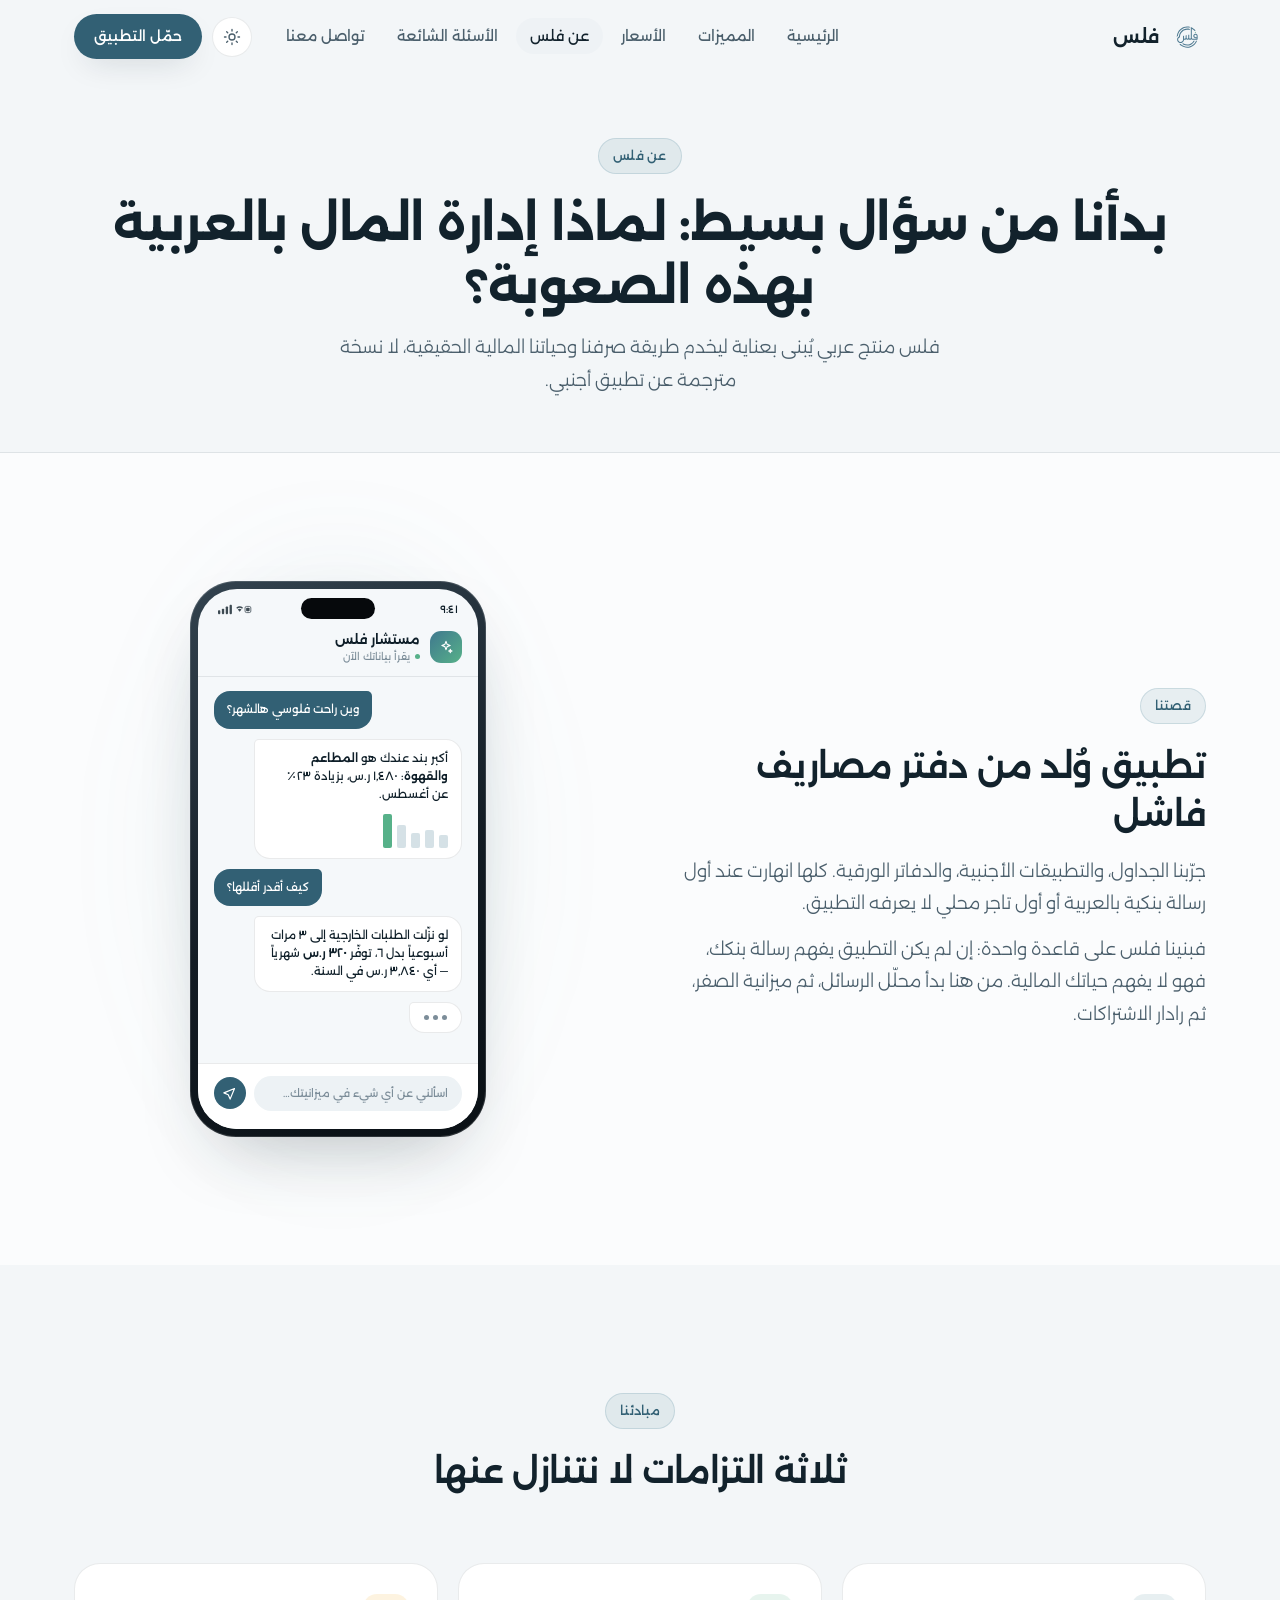
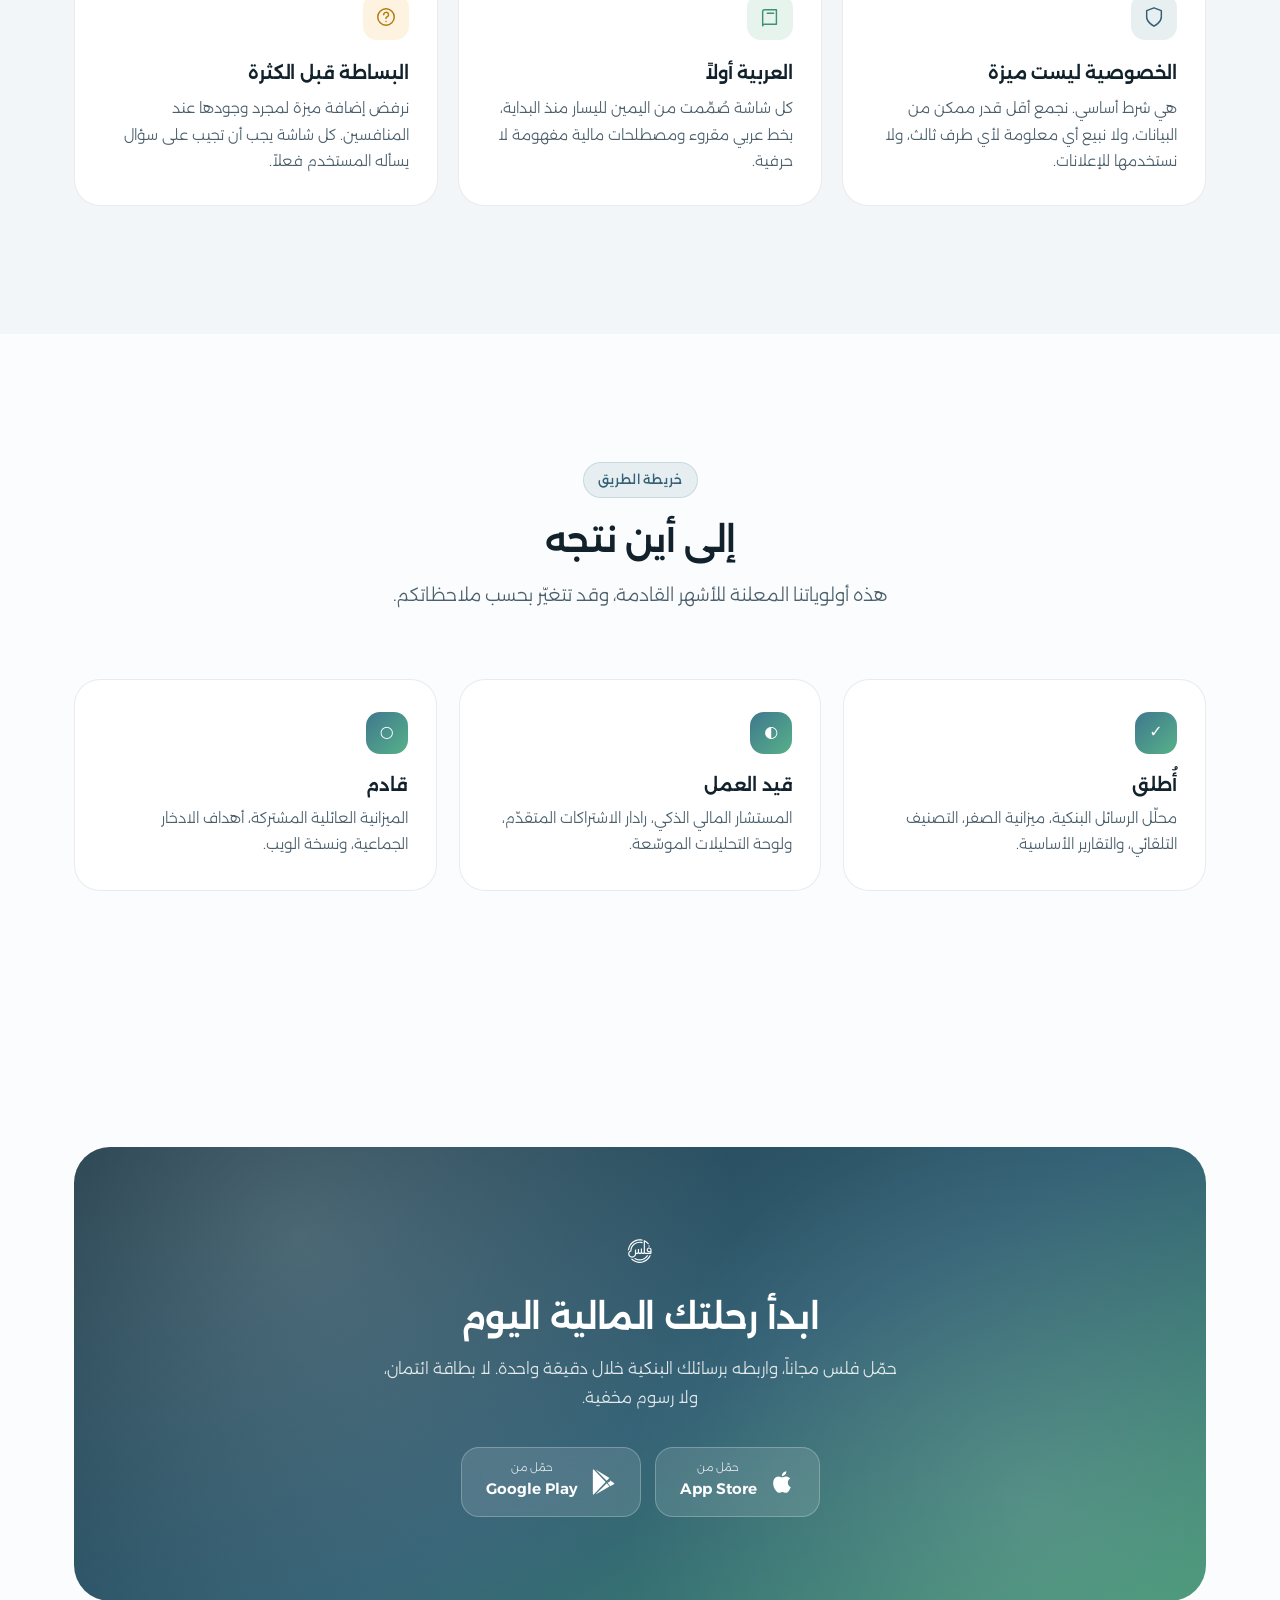
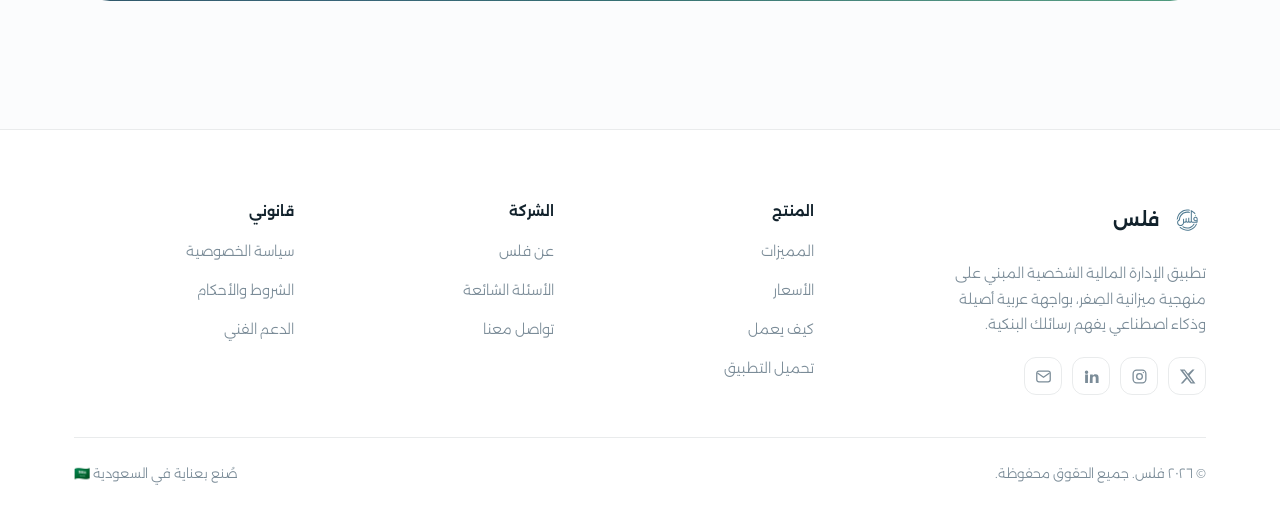
==== commit 2b998f8d: "استبدال صور الموك-أب بواجهة تطبيق حقيقية مبنية بـ HTML/CSS - إزالة صور mockup-hero/ai/subscriptions " ====
--- a/about.html
+++ b/about.html
@@ -75,7 +75,38 @@
                 <p class="lead" style="margin-block-start:14px">فبنينا فلس على قاعدة واحدة: إن لم يكن التطبيق يفهم رسالة بنكك، فهو لا يفهم حياتك المالية. من هنا بدأ محلّل الرسائل، ثم ميزانية الصفر، ثم رادار الاشتراكات.</p>
             </div>
             <div class="split__visual" data-reveal data-reveal-delay="120">
-                <div class="device"><div class="device__frame"><img src="images/mockup-ai.svg" alt="واجهة فلس" width="330" height="670"></div></div>
+                <div class="device"><div class="device__frame"><div class="screen" role="img" aria-label="محادثة مع مستشار فلس المالي الذكي">
+                <span class="screen__island"></span>
+                <div class="ui-status">
+                    <span>٩:٤١</span>
+                    <svg viewBox="0 0 44 14" fill="currentColor" aria-hidden="true"><rect x="0" y="8" width="3" height="5" rx="1"/><rect x="5" y="6" width="3" height="7" rx="1"/><rect x="10" y="3" width="3" height="10" rx="1"/><rect x="15" y="1" width="3" height="12" rx="1"/><path d="M23.6 4.6a7 7 0 0 1 8.8 0l-1.2 1.5a5 5 0 0 0-6.4 0zm2 2.5a3.6 3.6 0 0 1 4.8 0L28 9.9z"/><rect x="35" y="3" width="7.5" height="8" rx="2" fill="none" stroke="currentColor" stroke-width="1"/><rect x="36.4" y="4.6" width="4.5" height="4.8" rx="1"/></svg>
+                </div>
+                <div class="ui-chat-head">
+                    <span class="ui-bot"><svg viewBox="0 0 24 24" fill="none" stroke="currentColor" stroke-width="1.7" stroke-linecap="round" stroke-linejoin="round"><path d="M12 3.5 13.7 8l4.5 1.7-4.5 1.7L12 16l-1.7-4.6L5.8 9.7 10.3 8z"/><path d="M18.5 15.5l.7 1.8 1.8.7-1.8.7-.7 1.8-.7-1.8-1.8-.7 1.8-.7z"/></svg></span>
+                    <div>
+                        <b>مستشار فلس</b>
+                        <small><span class="ui-dot"></span> يقرأ بياناتك الآن</small>
+                    </div>
+                </div>
+
+                <div class="ui-chat">
+                    <div class="ui-msg ui-msg--out">وين راحت فلوسي هالشهر؟</div>
+                    <div class="ui-msg ui-msg--in">
+                        أكبر بند عندك هو <b>المطاعم والقهوة</b>: ١٬٤٨٠ ر.س، بزيادة ٢٣٪ عن أغسطس.
+                        <span class="ui-spark" aria-hidden="true"><i style="height:38%"></i><i style="height:52%"></i><i style="height:44%"></i><i style="height:66%"></i><i style="height:100%"></i></span>
+                    </div>
+                    <div class="ui-msg ui-msg--out">كيف أقدر أقللها؟</div>
+                    <div class="ui-msg ui-msg--in">
+                        لو نزّلت الطلبات الخارجية إلى ٣ مرات أسبوعياً بدل ٦، توفّر <b>٣٢٠ ر.س</b> شهرياً — أي ٣٬٨٤٠ ر.س في السنة.
+                    </div>
+                    <div class="ui-msg ui-msg--in ui-typing" aria-hidden="true"><i></i><i></i><i></i></div>
+                </div>
+
+                <div class="ui-input">
+                    <span>اسألني عن أي شيء في ميزانيتك…</span>
+                    <b><svg viewBox="0 0 24 24" fill="none" stroke="currentColor" stroke-width="1.9" stroke-linecap="round" stroke-linejoin="round"><path d="M20 4 3 11l7 3 3 7z"/></svg></b>
+                </div>
+            </div></div></div>
             </div>
         </div>
     </section>
--- a/style.css
+++ b/style.css
@@ -280,15 +280,155 @@
 }
 .device__frame {
     position: relative; z-index: 1;
-    border-radius: 44px; padding: 10px;
-    background: linear-gradient(160deg, var(--surface), var(--surface-2));
-    border: 1px solid var(--border-strong);
-    box-shadow: var(--shadow-lg);
+    border-radius: 46px; padding: 8px;
+    background: linear-gradient(155deg, #33434F, #131C24 55%, #0A1015);
+    box-shadow: var(--shadow-lg), inset 0 0 0 1px rgba(255, 255, 255, .14);
     animation: float 7s ease-in-out infinite;
 }
-.device__frame img { border-radius: 36px; width: 100%; }
 @keyframes float { 0%,100% { transform: translateY(0); } 50% { transform: translateY(-14px); } }
 @media (prefers-reduced-motion: reduce) { .device__frame { animation: none; } }
+
+/* ===== App UI rendered in markup (no placeholder images) ===== */
+.screen {
+    --s-bg: #F5F8FA;
+    --s-card: #FFFFFF;
+    --s-text: #0F1F29;
+    --s-mute: #7C8D99;
+    --s-line: rgba(15, 31, 41, .09);
+    --s-inset: #EDF2F5;
+
+    position: relative; border-radius: 39px; overflow: hidden;
+    background: var(--s-bg); color: var(--s-text);
+    font-size: 12px; line-height: 1.55; font-weight: 400;
+    display: flex; flex-direction: column; min-height: 540px;
+}
+:root[data-theme="dark"] .screen {
+    --s-bg: #0D161E;
+    --s-card: #16212C;
+    --s-text: #E8EFF4;
+    --s-mute: #8598A5;
+    --s-line: rgba(255, 255, 255, .09);
+    --s-inset: #1B2833;
+}
+.screen b, .screen strong { font-weight: 600; }
+.screen small { font-size: 10px; color: var(--s-mute); line-height: 1.5; }
+
+/* status bar + dynamic island */
+.screen__island {
+    position: absolute; inset-block-start: 9px; inset-inline-start: 50%;
+    transform: translateX(50%); width: 74px; height: 21px;
+    background: #06090C; border-radius: var(--r-full); z-index: 3;
+}
+.ui-status {
+    display: flex; align-items: center; justify-content: space-between;
+    padding: 13px 20px 4px; font-size: 10px; font-weight: 500; letter-spacing: .02em;
+}
+.ui-status svg { width: 34px; height: 11px; opacity: .8; }
+
+/* generic pieces */
+.ui-pad { padding-inline: 16px; }
+.ui-label { font-size: 10px; color: var(--s-mute); padding: 14px 16px 8px; font-weight: 500; }
+.ui-track { display: block; height: 5px; border-radius: var(--r-full); background: var(--s-inset); overflow: hidden; }
+.ui-track > span { display: block; height: 100%; border-radius: var(--r-full); background: var(--fill, var(--brand-500)); }
+.ui-ico { width: 28px; height: 28px; border-radius: 9px; display: grid; place-items: center; flex: none; }
+.ui-ico svg { width: 14px; height: 14px; }
+
+/* header */
+.ui-head { display: flex; align-items: center; gap: 10px; padding: 8px 16px 4px; }
+.ui-head__t { flex: 1; }
+.ui-head__t b { display: block; font-size: 14px; }
+.ui-avatar {
+    width: 32px; height: 32px; border-radius: 50%; flex: none;
+    display: grid; place-items: center; color: #fff; font-size: 12px; font-weight: 600;
+    background: var(--grad-brand);
+}
+
+/* balance card */
+.ui-balance {
+    margin: 10px 16px 2px; padding: 16px; border-radius: 18px; color: #fff;
+    background: linear-gradient(140deg, var(--brand-700), var(--brand-500) 60%, var(--mint-600));
+    box-shadow: 0 12px 24px -14px rgba(20, 40, 51, .7);
+}
+.ui-balance small { color: rgba(255, 255, 255, .78); }
+.ui-balance strong { display: block; font-size: 25px; letter-spacing: -.02em; margin: 2px 0 12px; }
+.ui-balance strong em { font-style: normal; font-size: 12px; font-weight: 400; opacity: .8; }
+.ui-balance .ui-track { background: rgba(255, 255, 255, .25); }
+.ui-balance .ui-track > span { background: #fff; }
+.ui-balance__foot { display: flex; justify-content: space-between; margin-block-start: 8px; font-size: 10px; color: rgba(255, 255, 255, .8); }
+
+/* rows */
+.ui-list { display: grid; gap: 8px; padding-inline: 16px; }
+.ui-row {
+    display: flex; align-items: center; gap: 10px;
+    background: var(--s-card); border: 1px solid var(--s-line);
+    border-radius: 14px; padding: 10px 12px;
+}
+.ui-row__body { flex: 1; min-width: 0; }
+.ui-row__top { display: flex; align-items: baseline; justify-content: space-between; gap: 8px; }
+.ui-row__top b { font-size: 12px; }
+.ui-amt { font-size: 11px; color: var(--s-mute); white-space: nowrap; }
+.ui-amt b { color: var(--s-text); }
+.ui-row .ui-track { margin-block-start: 6px; }
+.ui-logo {
+    width: 30px; height: 30px; border-radius: 10px; flex: none;
+    display: grid; place-items: center; color: #fff; font-size: 12px; font-weight: 600;
+}
+.ui-flag {
+    display: inline-block; margin-block-start: 4px; font-size: 9px; padding: 2px 7px;
+    border-radius: var(--r-full); background: color-mix(in srgb, var(--amber-400) 22%, transparent); color: #96650A;
+}
+:root[data-theme="dark"] .ui-flag { color: var(--amber-400); }
+
+/* totals card */
+.ui-total {
+    margin: 10px 16px 4px; padding: 14px 16px; border-radius: 16px;
+    background: var(--s-card); border: 1px solid var(--s-line);
+}
+.ui-total strong { display: block; font-size: 22px; letter-spacing: -.02em; }
+.ui-total strong em { font-style: normal; font-size: 12px; font-weight: 400; color: var(--s-mute); }
+
+/* tab bar */
+.ui-tabs {
+    margin-block-start: auto; display: flex; justify-content: space-around; align-items: center;
+    padding: 12px 14px 16px; border-block-start: 1px solid var(--s-line); background: var(--s-card);
+}
+.ui-tabs span { display: grid; place-items: center; gap: 3px; font-size: 9px; color: var(--s-mute); }
+.ui-tabs svg { width: 17px; height: 17px; }
+.ui-tabs .is-on { color: var(--brand-500); font-weight: 500; }
+:root[data-theme="dark"] .ui-tabs .is-on { color: var(--brand-300); }
+
+/* chat screen */
+.ui-chat-head { display: flex; align-items: center; gap: 10px; padding: 8px 16px 12px; border-block-end: 1px solid var(--s-line); }
+.ui-bot { width: 32px; height: 32px; border-radius: 11px; flex: none; display: grid; place-items: center; background: var(--grad-brand); color: #fff; }
+.ui-bot svg { width: 16px; height: 16px; }
+.ui-chat-head b { display: block; font-size: 13px; }
+.ui-chat-head small { display: flex; align-items: center; gap: 5px; }
+.ui-dot { width: 5px; height: 5px; border-radius: 50%; background: var(--mint-500); display: inline-block; }
+
+.ui-chat { display: grid; gap: 10px; padding: 14px 16px; }
+.ui-msg { max-width: 84%; padding: 10px 13px; border-radius: 16px; font-size: 11.5px; }
+.ui-msg b { color: inherit; }
+.ui-msg--in { background: var(--s-card); border: 1px solid var(--s-line); border-start-end-radius: 5px; }
+.ui-msg--out { background: var(--brand-600); color: #fff; margin-inline-start: auto; border-start-start-radius: 5px; }
+:root[data-theme="dark"] .ui-msg--out { background: var(--brand-500); }
+.ui-spark { display: flex; align-items: flex-end; gap: 5px; height: 34px; max-width: 130px; margin-block-start: 10px; }
+.ui-spark i { width: 9px; flex: none; background: color-mix(in srgb, var(--brand-500) 22%, transparent); border-radius: 2px; }
+.ui-spark i:last-child { background: var(--mint-500); }
+.ui-typing { display: flex; gap: 4px; width: max-content; padding: 12px 14px; }
+.ui-typing i { width: 5px; height: 5px; border-radius: 50%; background: var(--s-mute); animation: blink 1.3s infinite; }
+.ui-typing i:nth-child(2) { animation-delay: .2s; }
+.ui-typing i:nth-child(3) { animation-delay: .4s; }
+@keyframes blink { 0%, 60%, 100% { opacity: .3; } 30% { opacity: 1; } }
+@media (prefers-reduced-motion: reduce) { .ui-typing i { animation: none; } }
+
+.ui-input {
+    margin-block-start: auto; display: flex; align-items: center; gap: 8px;
+    padding: 12px 16px 18px; border-block-start: 1px solid var(--s-line); background: var(--s-card);
+}
+.ui-input span { flex: 1; background: var(--s-inset); border-radius: var(--r-full); padding: 9px 14px; font-size: 11px; color: var(--s-mute); }
+.ui-input b { width: 32px; height: 32px; border-radius: 50%; flex: none; display: grid; place-items: center; background: var(--brand-600); color: #fff; }
+.ui-input svg { width: 15px; height: 15px; }
+:root[data-theme="dark"] .ui-input b { background: var(--brand-500); }
 
 .device__chip {
     position: absolute; z-index: 2;
@@ -297,6 +437,7 @@
     backdrop-filter: blur(14px); -webkit-backdrop-filter: blur(14px);
     border: 1px solid var(--border); box-shadow: var(--shadow-md);
     border-radius: var(--r-md); padding: 11px 15px; font-size: .8rem; font-weight: 400;
+    max-width: 215px;
 }
 .device__chip b { display: block; font-weight: 600; font-size: .87rem; }
 .device__chip small { color: var(--text-mute); font-size: .72rem; }
@@ -304,8 +445,8 @@
     width: 32px; height: 32px; border-radius: 10px; display: grid; place-items: center; flex: none;
 }
 .device__chip i svg { width: 16px; height: 16px; }
-.device__chip--a { inset-block-start: 7%; inset-inline-start: -32%; animation: float 6s ease-in-out infinite .4s; }
-.device__chip--b { inset-block-end: 12%; inset-inline-end: -30%; animation: float 6.6s ease-in-out infinite .9s; }
+.device__chip--a { inset-block-start: -46px; inset-inline-start: -9%; animation: float 6s ease-in-out infinite .4s; }
+.device__chip--b { inset-block-end: -46px; inset-inline-end: -8%; animation: float 6.6s ease-in-out infinite .9s; }
 
 /* ---------- Logos / trust bar ---------- */
 .trustbar { border-block: 1px solid var(--border); padding: 26px 0; background: var(--surface); }
@@ -549,7 +690,7 @@
     .stat-strip { grid-template-columns: 1fr; }
     .hero__cta { flex-direction: column; align-items: stretch; }
     .hero__cta .btn { width: 100%; }
-    .device__chip--a { inset-inline-start: -4%; }
-    .device__chip--b { inset-inline-end: -4%; }
+    .device__chip--a { inset-inline-start: 0; }
+    .device__chip--b { inset-inline-end: 0; }
     .footer__grid { grid-template-columns: 1fr; }
 }
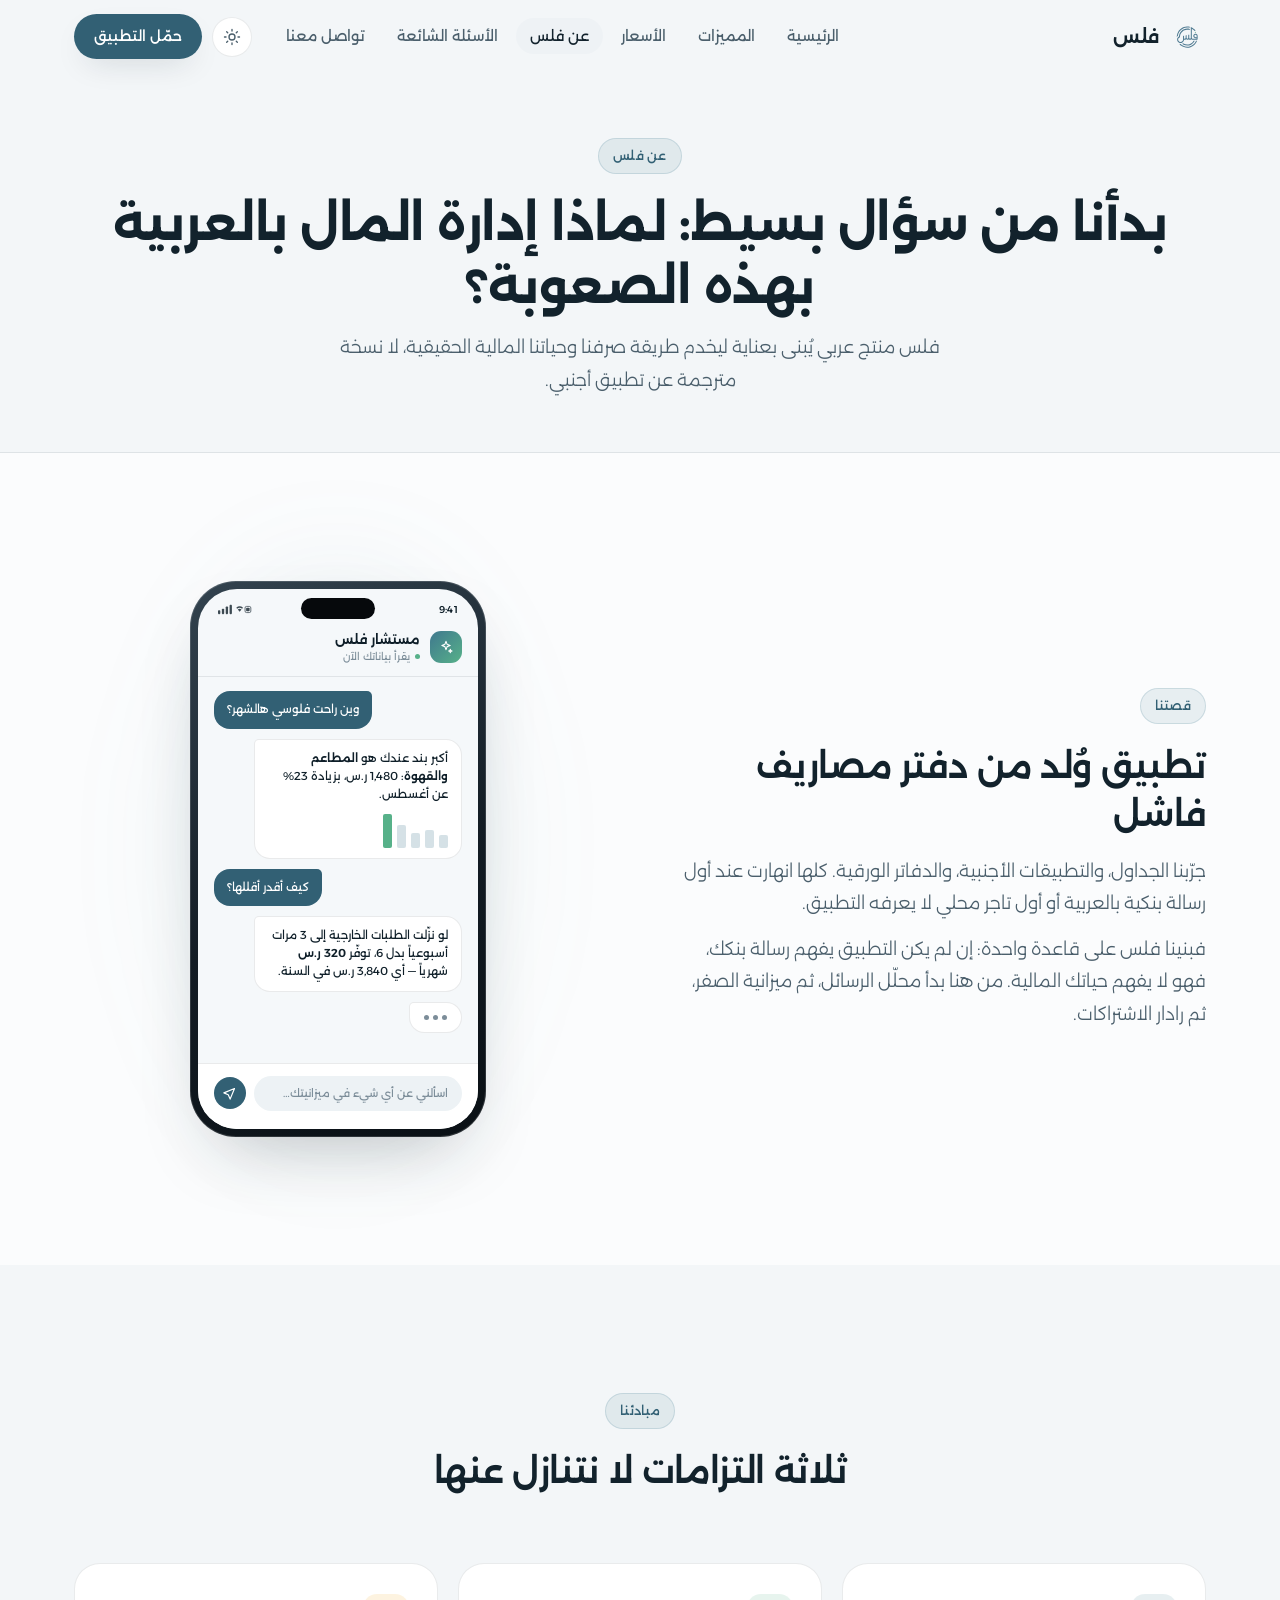
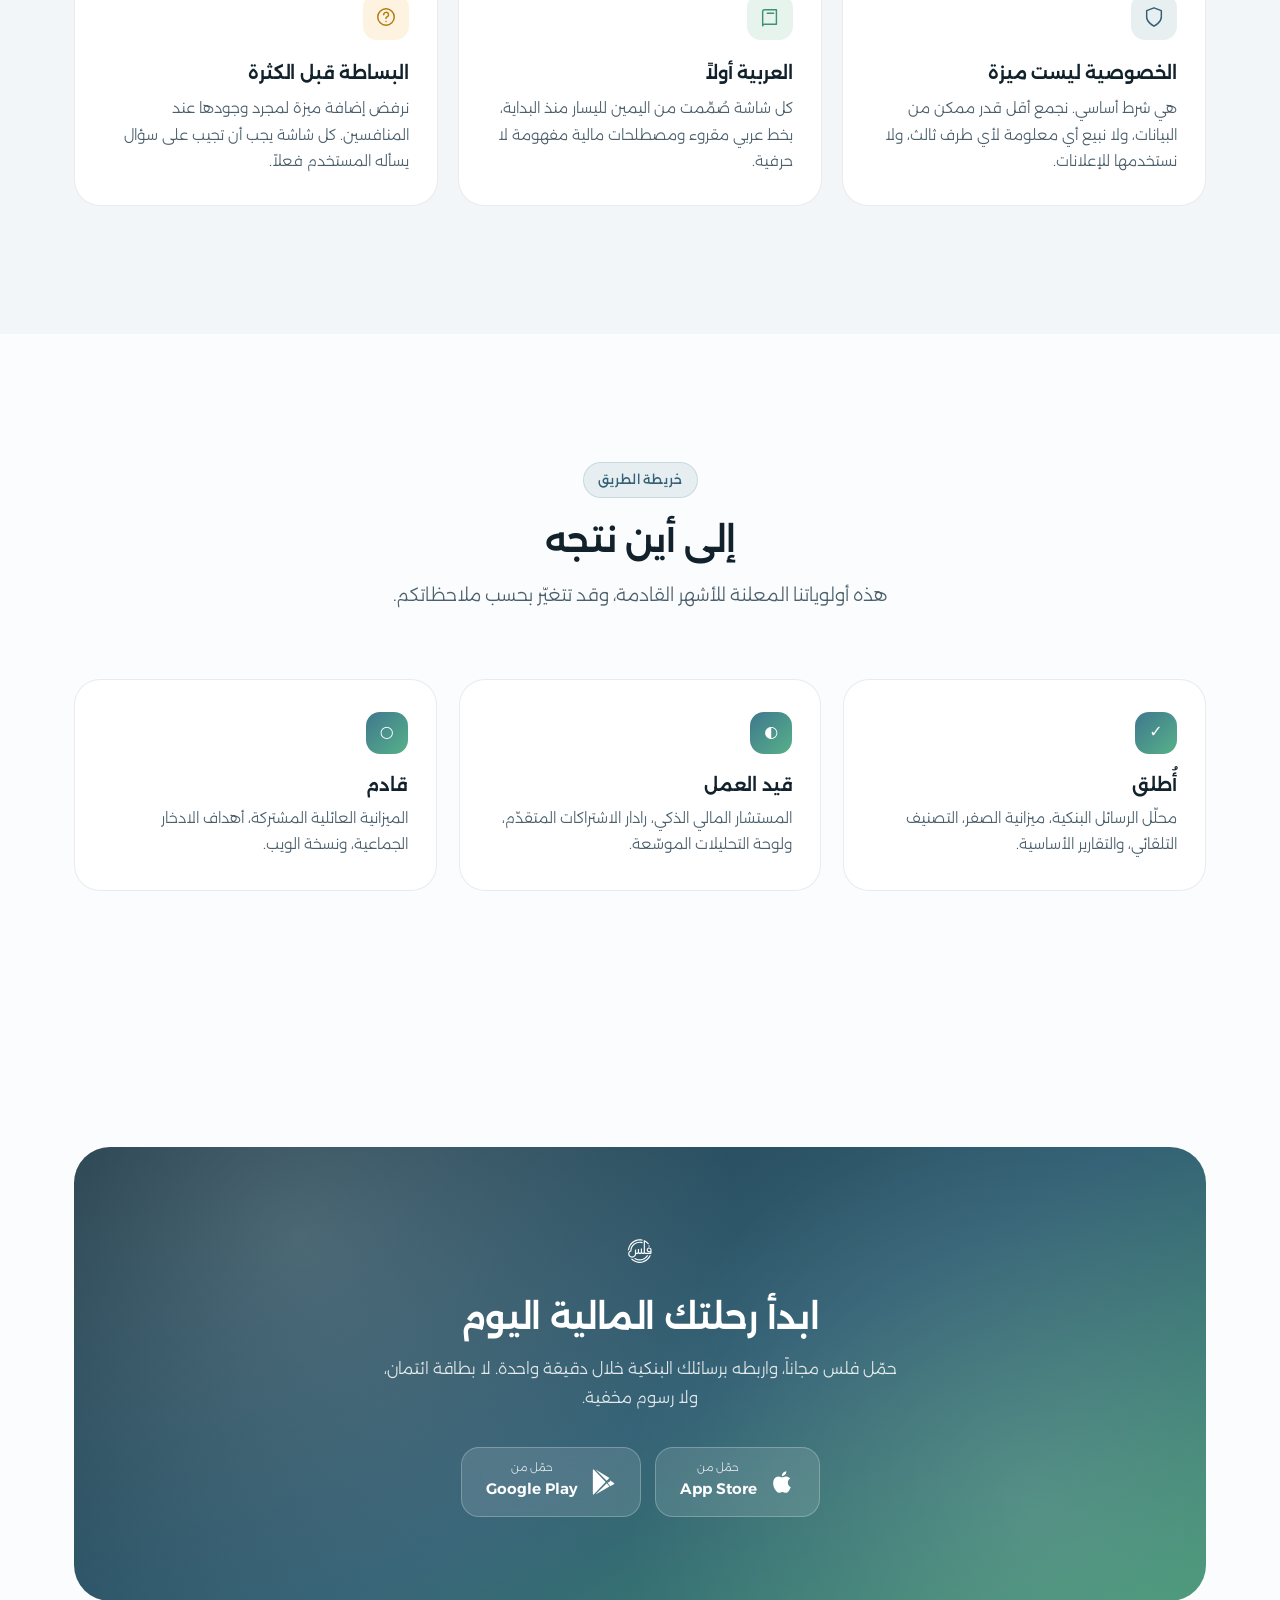
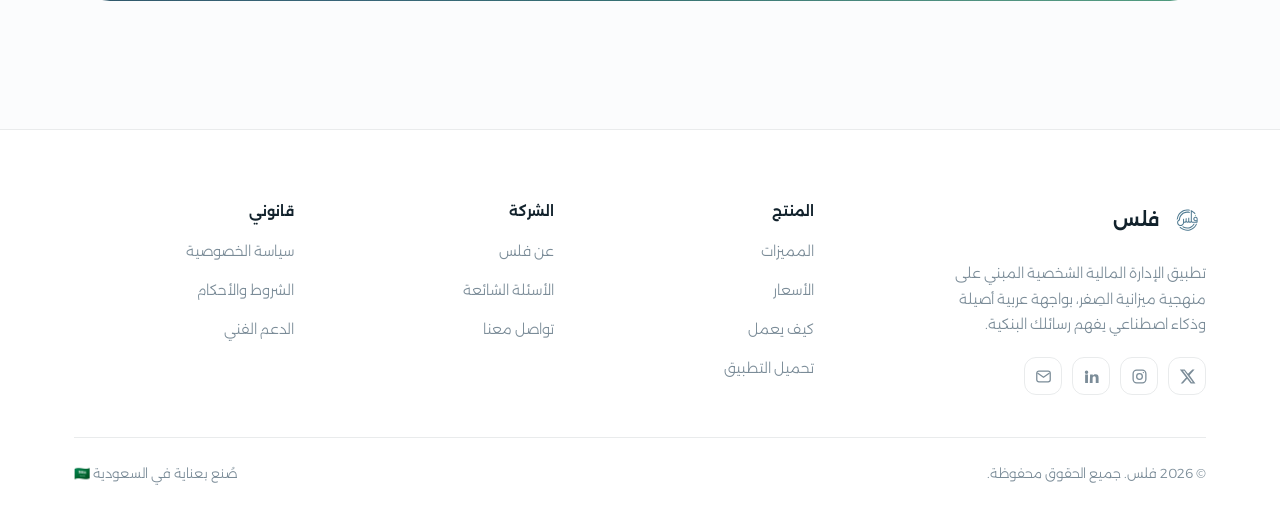
==== commit 37fdeb67: "تحويل الأرقام من الهندية إلى العربية في كل الصفحات - استبدال الأرقام الهندية (٠-٩) بالأرقام العربية " ====
--- a/about.html
+++ b/about.html
@@ -78,7 +78,7 @@
                 <div class="device"><div class="device__frame"><div class="screen" role="img" aria-label="محادثة مع مستشار فلس المالي الذكي">
                 <span class="screen__island"></span>
                 <div class="ui-status">
-                    <span>٩:٤١</span>
+                    <span>9:41</span>
                     <svg viewBox="0 0 44 14" fill="currentColor" aria-hidden="true"><rect x="0" y="8" width="3" height="5" rx="1"/><rect x="5" y="6" width="3" height="7" rx="1"/><rect x="10" y="3" width="3" height="10" rx="1"/><rect x="15" y="1" width="3" height="12" rx="1"/><path d="M23.6 4.6a7 7 0 0 1 8.8 0l-1.2 1.5a5 5 0 0 0-6.4 0zm2 2.5a3.6 3.6 0 0 1 4.8 0L28 9.9z"/><rect x="35" y="3" width="7.5" height="8" rx="2" fill="none" stroke="currentColor" stroke-width="1"/><rect x="36.4" y="4.6" width="4.5" height="4.8" rx="1"/></svg>
                 </div>
                 <div class="ui-chat-head">
@@ -92,12 +92,12 @@
                 <div class="ui-chat">
                     <div class="ui-msg ui-msg--out">وين راحت فلوسي هالشهر؟</div>
                     <div class="ui-msg ui-msg--in">
-                        أكبر بند عندك هو <b>المطاعم والقهوة</b>: ١٬٤٨٠ ر.س، بزيادة ٢٣٪ عن أغسطس.
+                        أكبر بند عندك هو <b>المطاعم والقهوة</b>: 1,480 ر.س، بزيادة 23% عن أغسطس.
                         <span class="ui-spark" aria-hidden="true"><i style="height:38%"></i><i style="height:52%"></i><i style="height:44%"></i><i style="height:66%"></i><i style="height:100%"></i></span>
                     </div>
                     <div class="ui-msg ui-msg--out">كيف أقدر أقللها؟</div>
                     <div class="ui-msg ui-msg--in">
-                        لو نزّلت الطلبات الخارجية إلى ٣ مرات أسبوعياً بدل ٦، توفّر <b>٣٢٠ ر.س</b> شهرياً — أي ٣٬٨٤٠ ر.س في السنة.
+                        لو نزّلت الطلبات الخارجية إلى 3 مرات أسبوعياً بدل 6، توفّر <b>320 ر.س</b> شهرياً — أي 3,840 ر.س في السنة.
                     </div>
                     <div class="ui-msg ui-msg--in ui-typing" aria-hidden="true"><i></i><i></i><i></i></div>
                 </div>
@@ -228,7 +228,7 @@
                 </div>
             </div>
             <div class="footer__bottom">
-                <p>© <span data-year>٢٠٢٦</span> فلس. جميع الحقوق محفوظة.</p>
+                <p>© <span data-year>2026</span> فلس. جميع الحقوق محفوظة.</p>
                 <p>صُنع بعناية في السعودية 🇸🇦</p>
             </div>
         </div>
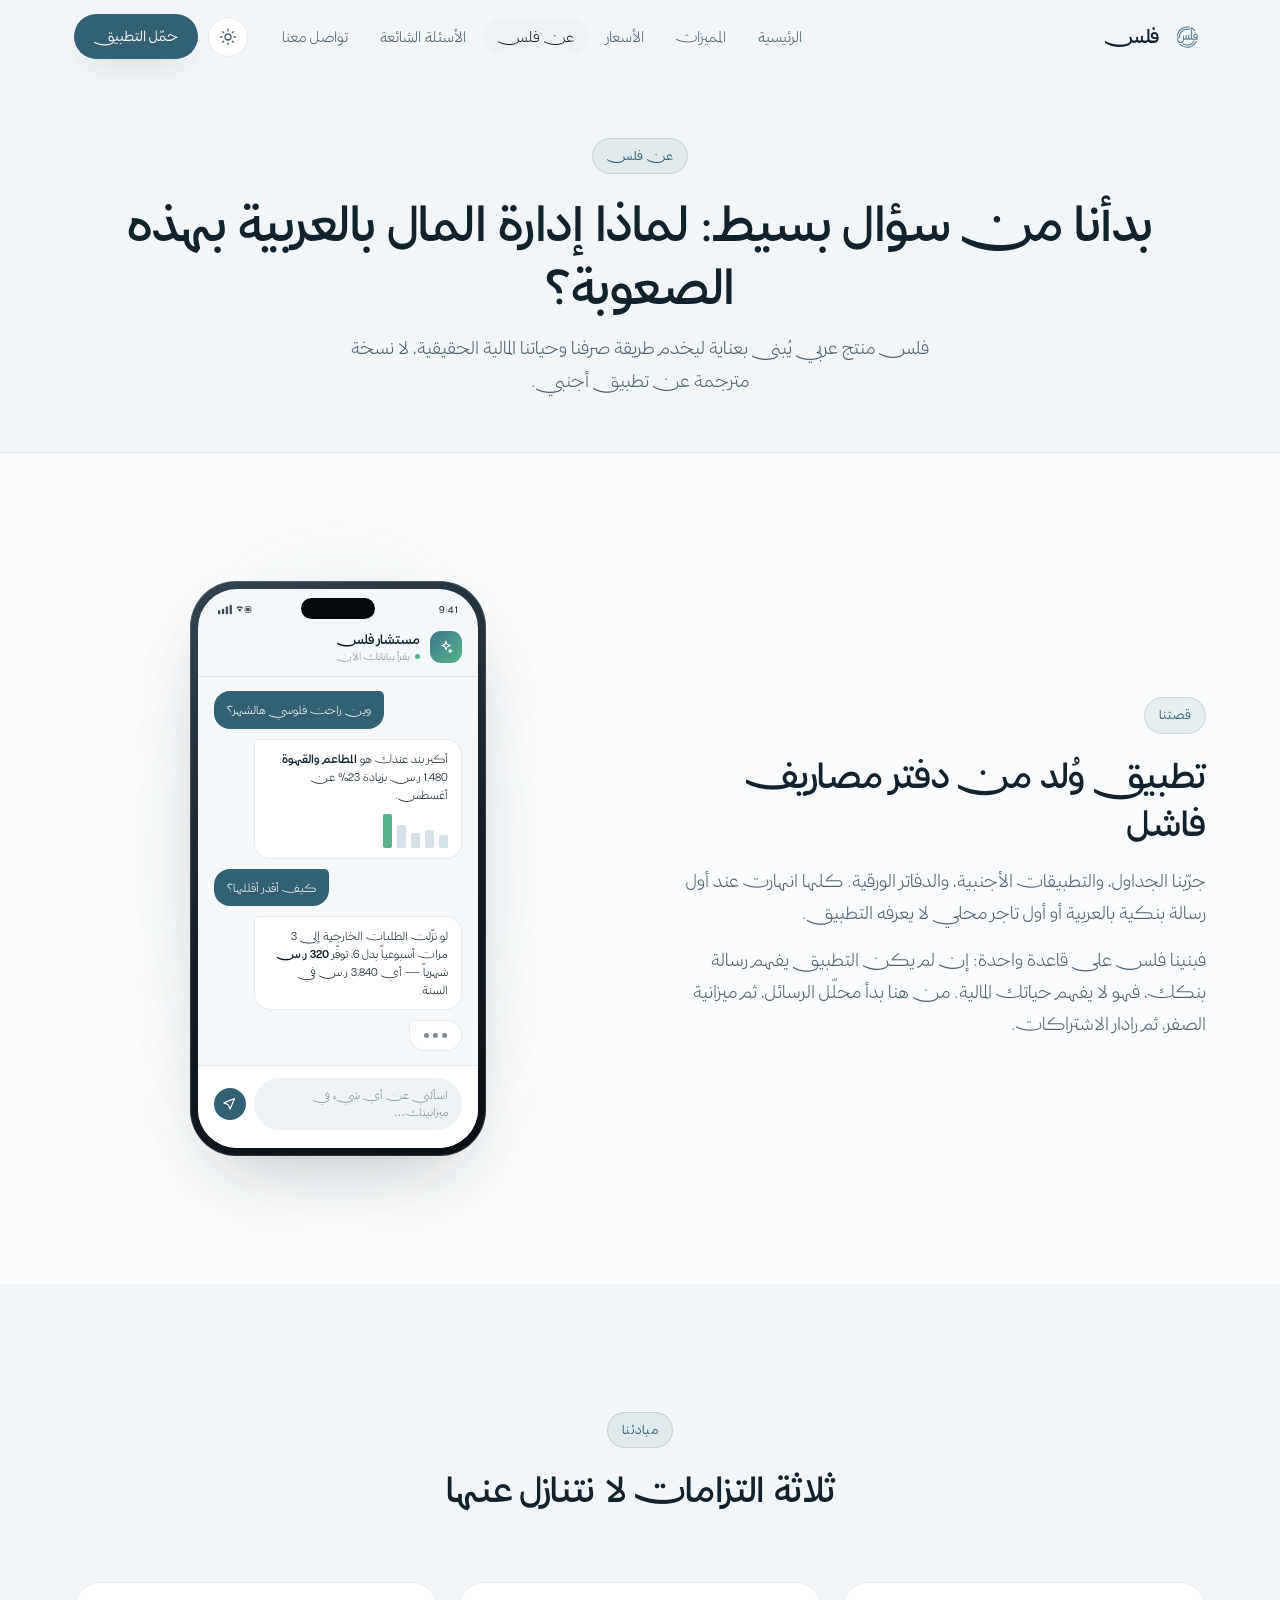
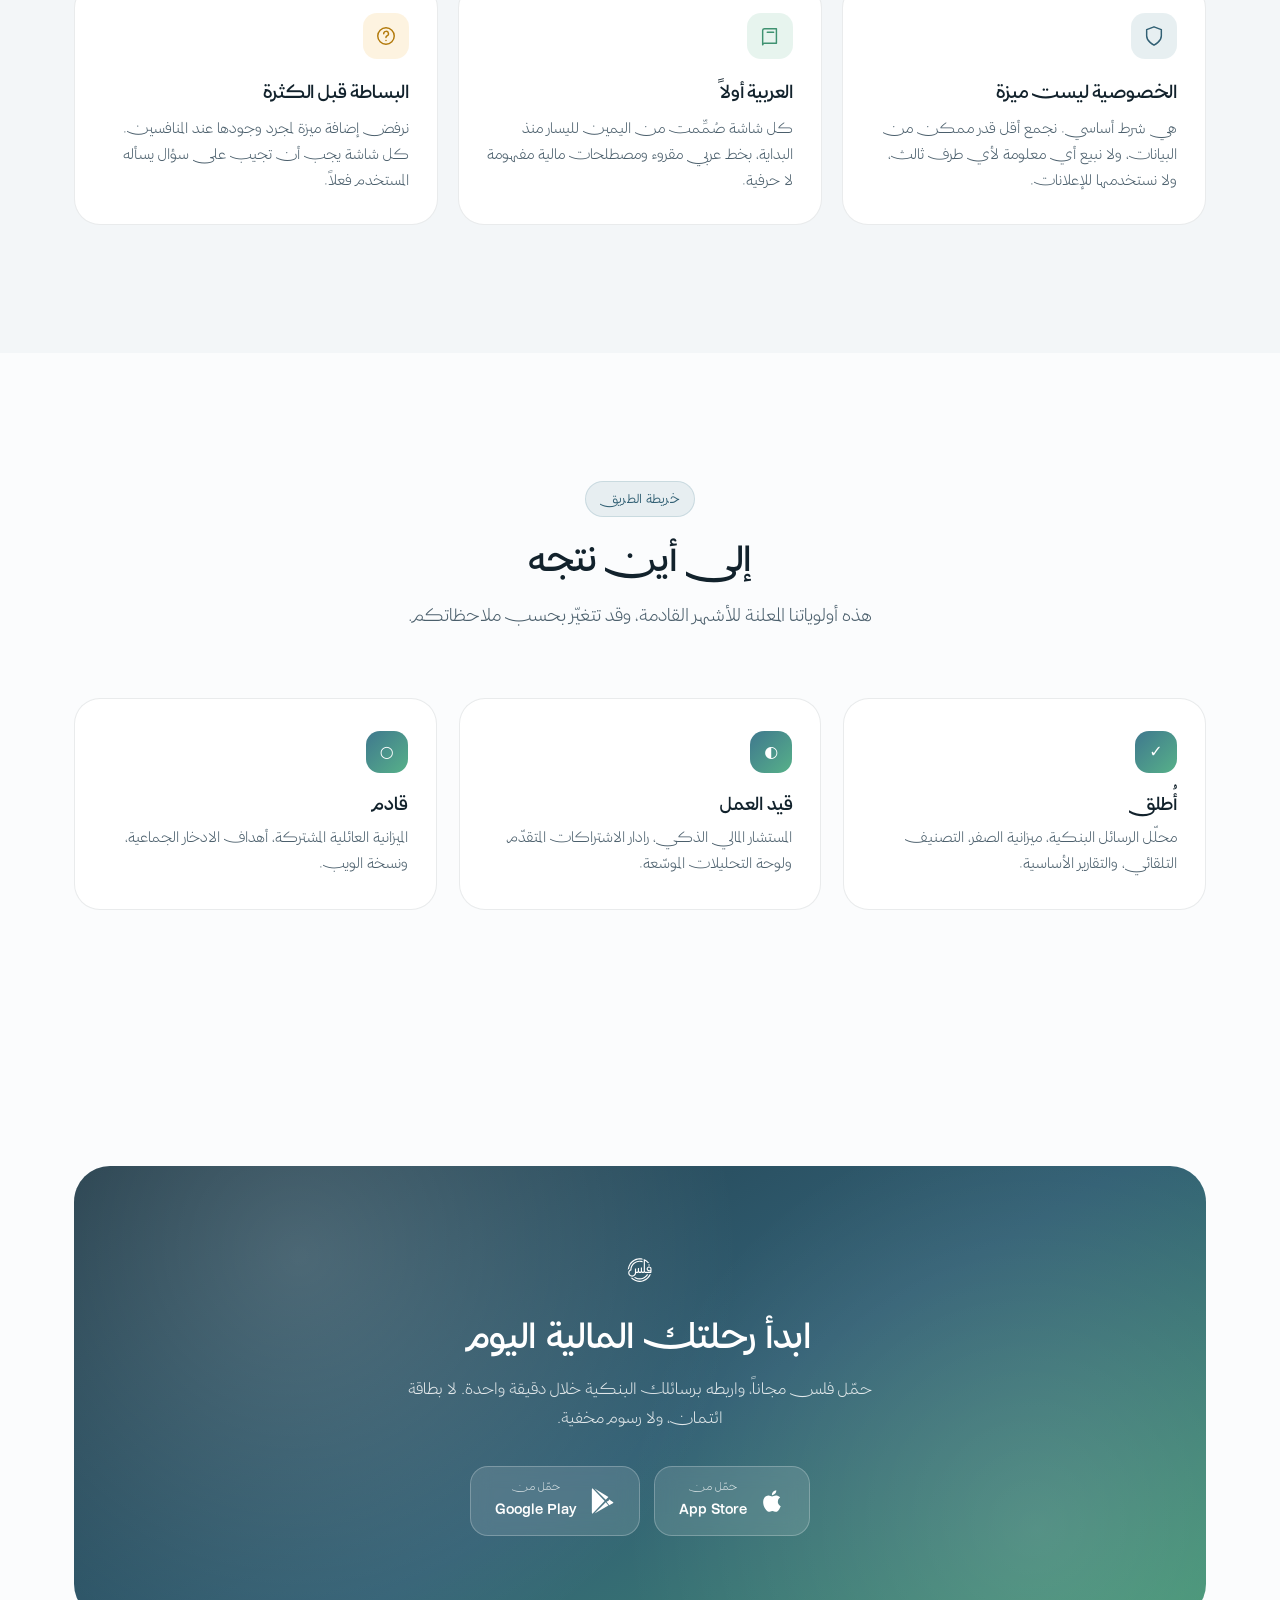
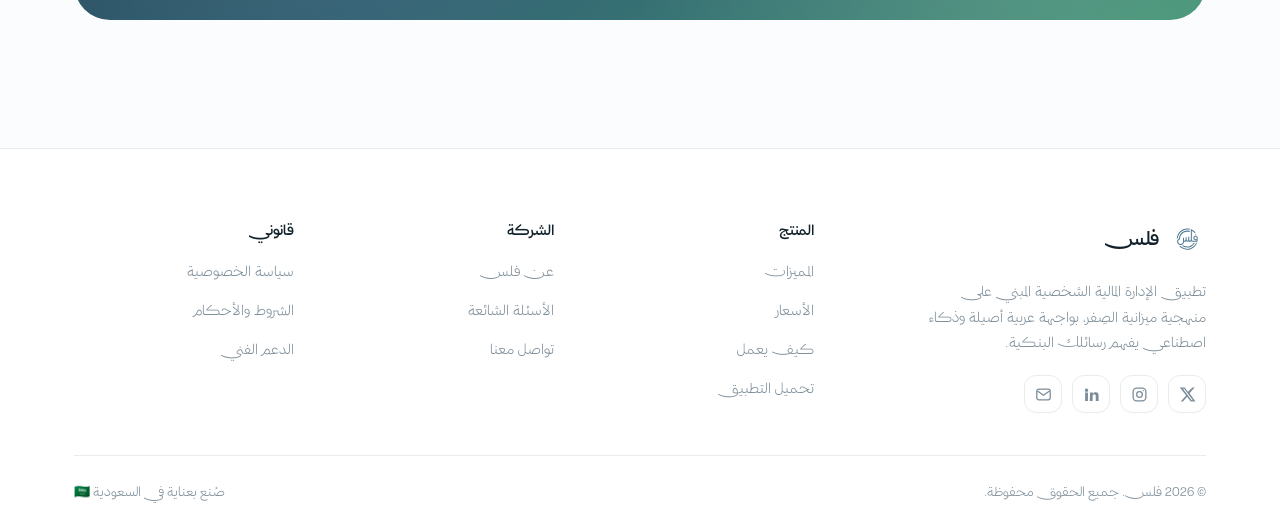
==== commit 09abc9b4: "اعتماد خط «تجارب» مع الأحرف المُرسَلة (ss01) في كل الموقع - استضافة خط Tajarib محلياً بصيغة WOFF2 بخ" ====
--- a/about.html
+++ b/about.html
@@ -11,9 +11,8 @@
     <meta property="og:description" content="قصة فلس ومبادئه وخريطة طريقه: تطبيق مالي عربي يُبنى ليفهم رسائل البنوك المحلية وعادات الإنفاق الحقيقية.">
     <meta property="og:type" content="website">
     <link rel="icon" href="images/logo.svg" type="image/svg+xml">
-    <link rel="preconnect" href="https://fonts.googleapis.com">
-    <link rel="preconnect" href="https://fonts.gstatic.com" crossorigin>
-    <link href="https://fonts.googleapis.com/css2?family=Alexandria:wght@200;300;400;500;600;700&display=swap" rel="stylesheet">
+    <link rel="preload" href="fonts/tajarib-regular.woff2" as="font" type="font/woff2" crossorigin>
+    <link rel="preload" href="fonts/tajarib-bold.woff2" as="font" type="font/woff2" crossorigin>
     <link rel="stylesheet" href="style.css">
     <script>
         (function () {
--- a/style.css
+++ b/style.css
@@ -1,7 +1,13 @@
 /* =========================================================
    فلس — Design System v2
-   Font: Alexandria
+   Font: Tajarib (stylistic set ss01 — الأحرف المُرسَلة)
    ========================================================= */
+
+@font-face { font-family: 'Tajarib'; src: url('fonts/tajarib-light.woff2') format('woff2');   font-weight: 100 300; font-style: normal; font-display: swap; }
+@font-face { font-family: 'Tajarib'; src: url('fonts/tajarib-regular.woff2') format('woff2'); font-weight: 400;     font-style: normal; font-display: swap; }
+@font-face { font-family: 'Tajarib'; src: url('fonts/tajarib-medium.woff2') format('woff2');  font-weight: 500;     font-style: normal; font-display: swap; }
+@font-face { font-family: 'Tajarib'; src: url('fonts/tajarib-bold.woff2') format('woff2');    font-weight: 600 700; font-style: normal; font-display: swap; }
+@font-face { font-family: 'Tajarib'; src: url('fonts/tajarib-black.woff2') format('woff2');   font-weight: 800 900; font-style: normal; font-display: swap; }
 
 :root {
     color-scheme: light;
@@ -63,7 +69,7 @@
     --nav-h: 74px;
     --maxw: 1180px;
 
-    --font: 'Alexandria', 'Segoe UI', system-ui, -apple-system, sans-serif;
+    --font: 'Tajarib', 'Segoe UI', system-ui, -apple-system, sans-serif;
     --ease: cubic-bezier(.22, 1, .36, 1);
     --t: .28s var(--ease);
 }
@@ -104,7 +110,8 @@
 
 body {
     font-family: var(--font);
-    font-weight: 300;
+    font-feature-settings: "ss01" 1;
+    font-weight: 400;
     background: var(--bg);
     color: var(--text);
     line-height: 1.8;
@@ -154,7 +161,7 @@
 
 .section-head { max-width: 660px; margin: 0 auto clamp(40px, 6vw, 68px); text-align: center; }
 .section-head h2 { margin: 18px 0 14px; }
-.section-head .lead { margin-inline: auto; }
+.section-head .lead { margin-inline: auto; text-wrap: balance; }
 
 /* ---------- Buttons ---------- */
 .btn {
@@ -512,6 +519,8 @@
 .callout i svg { width: 20px; height: 20px; }
 .callout b { display: block; font-weight: 600; font-size: .95rem; }
 .callout span { font-size: .82rem; color: var(--text-mute); }
+.callout a { color: var(--brand-600); font-weight: 500; text-decoration: underline; text-underline-offset: 3px; }
+:root[data-theme="dark"] .callout a { color: var(--brand-200); }
 
 /* ---------- FAQ / accordion ---------- */
 .faq { max-width: 780px; margin-inline: auto; display: grid; gap: 12px; }
@@ -531,15 +540,395 @@
 .faq__item[open] summary::after { transform: rotate(-135deg); margin-block-start: 4px; }
 .faq__body { padding: 0 24px 22px; color: var(--text-soft); font-size: .92rem; }
 
-/* ---------- Pricing ---------- */
-.plans { display: grid; grid-template-columns: repeat(auto-fit, minmax(280px, 1fr)); gap: 20px; align-items: start; }
-.plan { background: var(--surface); border: 1px solid var(--border); border-radius: var(--r-lg); padding: 32px 28px; position: relative; }
-.plan--featured { border-color: var(--brand-400); box-shadow: var(--shadow-md); }
-.plan__tag { position: absolute; inset-block-start: -12px; inset-inline-start: 28px; background: var(--grad-brand); color: #fff; font-size: .72rem; padding: 5px 14px; border-radius: var(--r-full); }
-.plan__price { font-size: 2.1rem; font-weight: 700; letter-spacing: -.03em; margin: 14px 0 4px; }
-.plan__price small { font-size: .85rem; font-weight: 300; color: var(--text-mute); }
-.plan .checklist { margin-block: 22px 26px; }
-.plan .btn { width: 100%; }
+/* =========================================================
+   Pricing — فلس بلس
+   ========================================================= */
+
+/* Deep brand surface shared by the pass card, the Plus tier and the voice tile */
+:root {
+    --deep: radial-gradient(110% 80% at 0% 0%, rgba(127, 199, 166, .30), transparent 58%),
+            linear-gradient(158deg, var(--brand-700), var(--brand-800) 55%, var(--brand-900));
+    --guilloche: repeating-radial-gradient(circle at 100% 115%, rgba(255, 255, 255, .07) 0 1px, transparent 1px 13px);
+}
+
+.btn--light { background: #fff; color: var(--brand-800); font-weight: 600; box-shadow: 0 14px 30px -16px rgba(0, 0, 0, .6); }
+.btn--light:hover { background: var(--brand-50); }
+.btn--quiet { padding-inline: 4px; color: var(--text); }
+.btn--quiet:hover { transform: none; color: var(--brand-600); }
+.btn--quiet svg { transition: transform var(--t); }
+.btn--quiet:hover svg { transform: translateX(-4px); }
+:root[data-theme="dark"] .btn--quiet:hover { color: var(--brand-200); }
+.btn:active { transform: translateY(1px) scale(.985); }
+
+/* ----- Hero ----- */
+.plus-hero {
+    position: relative; overflow: clip;
+    padding: calc(var(--nav-h) + clamp(36px, 6vw, 80px)) 0 clamp(64px, 8vw, 112px);
+}
+.plus-hero::before {
+    content: ''; position: absolute; inset: 0; pointer-events: none;
+    background:
+        radial-gradient(42% 60% at 22% 42%, color-mix(in srgb, var(--brand-300) 42%, transparent), transparent 72%),
+        radial-gradient(30% 40% at 34% 88%, color-mix(in srgb, var(--mint-300) 36%, transparent), transparent 72%);
+}
+:root[data-theme="dark"] .plus-hero::before { opacity: .4; }
+.plus-hero__inner {
+    position: relative; display: grid; grid-template-columns: 1fr 1fr;
+    gap: clamp(40px, 6vw, 96px); align-items: center;
+}
+.plus-hero h1 { font-size: clamp(2.3rem, 5.2vw, 3.7rem); line-height: 1.2; margin: 22px 0 18px; text-wrap: balance; }
+.plus-hero .lead { max-width: 30em; text-wrap: pretty; }
+.plus-hero__cta { display: flex; flex-wrap: wrap; align-items: center; gap: 12px 22px; margin-block-start: 36px; }
+.plus-badge svg { width: 15px; height: 15px; }
+.plus-hero__visual { padding-block: 52px; }
+
+/* Membership pass */
+.pass-stage { position: relative; width: min(100%, 440px); margin-inline: auto; aspect-ratio: 1.586 / 1; perspective: 1400px; }
+.pass-float { position: absolute; inset: 0; animation: float 8s ease-in-out infinite; }
+.pass {
+    position: absolute; inset: 0; overflow: hidden;
+    display: flex; flex-direction: column; justify-content: space-between;
+    padding: clamp(20px, 6.5%, 30px);
+    border-radius: var(--r-lg); color: #fff;
+    background: var(--deep);
+    box-shadow: 0 50px 90px -40px rgba(20, 40, 51, .8),
+                inset 0 1px 0 rgba(255, 255, 255, .22),
+                inset 0 0 0 1px rgba(255, 255, 255, .08);
+    transform: rotateX(var(--rx, 0deg)) rotateY(var(--ry, 0deg));
+    transition: transform .8s var(--ease);
+}
+.pass::before {
+    content: ''; position: absolute; inset: 0; pointer-events: none;
+    background: var(--guilloche);
+    -webkit-mask-image: linear-gradient(205deg, transparent 25%, #000 85%);
+            mask-image: linear-gradient(205deg, transparent 25%, #000 85%);
+}
+.pass > * { position: relative; }
+.pass > .pass__sheen {
+    position: absolute; inset: -30%; pointer-events: none;
+    background: linear-gradient(105deg, transparent 40%, rgba(255, 255, 255, .15) 50%, transparent 60%);
+    transform: translateX(var(--sx, 18%));
+    transition: transform .8s var(--ease);
+}
+.pass-stage.is-tilting .pass--front,
+.pass-stage.is-tilting .pass__sheen { transition-duration: .15s; }
+.pass--back {
+    transform: rotate(-8deg) translate(-8%, 6%) scale(.92);
+    background: linear-gradient(150deg, var(--mint-400), var(--brand-400));
+    box-shadow: var(--shadow-md); opacity: .65;
+}
+.pass__row { display: flex; align-items: flex-start; justify-content: space-between; gap: 12px; }
+.pass__row:last-child { align-items: flex-end; }
+.pass__brand { display: inline-flex; align-items: center; gap: 8px; font-weight: 600; font-size: 1.05rem; }
+.pass__brand img { height: 26px; width: auto; filter: brightness(0) invert(1); }
+.pass__mark {
+    width: 38px; height: 38px; border-radius: var(--r-sm); display: grid; place-items: center;
+    background: rgba(255, 255, 255, .12); border: 1px solid rgba(255, 255, 255, .22);
+}
+.pass__mark svg { width: 18px; height: 18px; }
+.pass__name { font-size: clamp(2.1rem, 5vw, 2.9rem); font-weight: 700; line-height: 1; }
+.pass__name small { display: block; font-size: .76rem; font-weight: 400; opacity: .72; margin-block-end: 10px; line-height: 1.4; }
+.pass__meta { text-align: end; font-size: .74rem; line-height: 1.6; color: rgba(255, 255, 255, .72); }
+.pass__meta b { display: block; font-size: .95rem; font-weight: 600; color: var(--mint-300); }
+
+.pass-chip--a { inset-block-start: -40px; inset-inline-start: -6%; animation: float 6s ease-in-out infinite .4s; }
+.pass-chip--b { inset-block-end: -46px; inset-inline-end: -4%; animation: float 6.6s ease-in-out infinite .9s; }
+
+/* ----- Billing switch ----- */
+.billing {
+    position: relative; display: inline-grid; grid-template-columns: 1fr 1fr;
+    margin-block-start: 30px; padding: 5px;
+    border-radius: var(--r-full); background: var(--surface-inset); border: 1px solid var(--border);
+}
+.billing input { position: absolute; opacity: 0; pointer-events: none; }
+.billing label {
+    position: relative; z-index: 1; cursor: pointer;
+    display: inline-flex; align-items: center; justify-content: center; gap: 8px;
+    padding: 10px 22px; border-radius: var(--r-full); white-space: nowrap;
+    font-size: .92rem; font-weight: 500; color: var(--text-mute);
+    transition: color var(--t);
+}
+.billing input:checked + label { color: var(--text); }
+.billing input:focus-visible + label { box-shadow: var(--ring); }
+.billing__save {
+    font-size: .72rem; font-weight: 500; padding: 2px 9px; border-radius: var(--r-full);
+    color: var(--mint-600); background: color-mix(in srgb, var(--mint-500) 16%, transparent);
+}
+:root[data-theme="dark"] .billing__save { color: var(--mint-300); }
+.billing__thumb {
+    position: absolute; inset-block: 5px; inset-inline-start: 5px; width: calc(50% - 5px);
+    border-radius: var(--r-full); background: var(--surface); box-shadow: var(--shadow-sm);
+    transition: transform .5s var(--ease);
+}
+.plus-plans:has(#bill-yearly:checked) .billing__thumb { transform: translateX(-100%); }
+
+/* ----- Tiers ----- */
+.tiers { display: grid; grid-template-columns: 1.1fr .9fr; gap: 20px; max-width: 1000px; margin-inline: auto; }
+.tier {
+    position: relative; overflow: hidden; display: flex; flex-direction: column;
+    padding: clamp(26px, 3.4vw, 40px);
+    background: var(--surface); border: 1px solid var(--border); border-radius: var(--r-lg);
+}
+.tier > * { position: relative; }
+.tier--plus { color: #fff; background: var(--deep); border-color: transparent; box-shadow: var(--shadow-lg); }
+:root[data-theme="dark"] .tier--plus { border-color: rgba(255, 255, 255, .1); }
+.tier--plus::before {
+    content: ''; position: absolute; inset: 0; pointer-events: none;
+    background: var(--guilloche);
+    -webkit-mask-image: radial-gradient(70% 60% at 0% 100%, #000, transparent);
+            mask-image: radial-gradient(70% 60% at 0% 100%, #000, transparent);
+}
+.tier__head { display: flex; align-items: center; justify-content: space-between; gap: 12px; }
+.tier__name { display: inline-flex; align-items: center; gap: 10px; font-size: 1.25rem; font-weight: 600; }
+.tier__name i { width: 34px; height: 34px; border-radius: 11px; display: grid; place-items: center; background: var(--surface-inset); color: var(--text-soft); }
+.tier__name svg { width: 17px; height: 17px; }
+.tier--plus .tier__name i { background: rgba(255, 255, 255, .14); color: #fff; }
+.tier__flag { display: inline-flex; align-items: center; gap: 6px; font-size: .8rem; font-weight: 500; color: var(--mint-300); }
+.tier__flag svg { width: 15px; height: 15px; }
+.tier__desc { margin-block: 12px 16px; min-height: 3.6em; font-size: .93rem; color: var(--text-soft); }
+.tier--plus .tier__desc { color: rgba(255, 255, 255, .78); }
+
+.tier__price { position: relative; height: 66px; }
+.price {
+    position: absolute; inset: 0; display: flex; align-items: flex-end; gap: 10px;
+    transition: opacity .3s var(--ease), transform .5s var(--ease), visibility .3s;
+}
+.price b { font-size: clamp(2.8rem, 5vw, 3.6rem); font-weight: 700; line-height: 1; letter-spacing: -.03em; font-variant-numeric: tabular-nums; }
+.price span { font-size: .95rem; line-height: 1.5; padding-block-end: 4px; color: var(--text-soft); }
+.tier--plus .price span { color: rgba(255, 255, 255, .75); }
+.tier__note { position: relative; min-height: 1.9em; margin-block: 10px 28px; font-size: .86rem; color: var(--text-mute); }
+.tier__note > span { position: absolute; inset-inline: 0; transition: opacity .3s var(--ease), transform .5s var(--ease), visibility .3s; }
+.tier--plus .tier__note { color: rgba(255, 255, 255, .7); }
+.tier__note b { font-weight: 500; color: var(--mint-300); }
+
+.plus-plans:has(#bill-yearly:checked) .is-monthly,
+.plus-plans:has(#bill-monthly:checked) .is-yearly { opacity: 0; visibility: hidden; transform: translateY(10px); }
+@supports not selector(:has(*)) {
+    .billing, .is-monthly { display: none; }
+}
+
+.tier .btn { width: 100%; }
+.tier__list { display: grid; gap: 12px; margin-block-start: 28px; padding-block-start: 26px; border-block-start: 1px solid var(--border); }
+.tier--plus .tier__list { border-color: rgba(255, 255, 255, .14); }
+.tier__list li { display: flex; align-items: flex-start; gap: 11px; font-size: .92rem; color: var(--text-soft); }
+.tier--plus .tier__list li { color: rgba(255, 255, 255, .86); }
+.tier__list svg { width: 20px; height: 20px; flex: none; margin-block-start: 3px; color: var(--mint-500); }
+.tier--plus .tier__list svg { color: var(--mint-300); }
+.tier__list b { font-weight: 600; color: var(--text); }
+.tier--plus .tier__list b { color: #fff; }
+
+.assurances {
+    display: grid; grid-template-columns: repeat(3, 1fr); gap: 24px 36px;
+    max-width: 1000px; margin: clamp(36px, 5vw, 56px) auto 0;
+}
+.assurances li { display: flex; align-items: flex-start; gap: 14px; }
+.assurances i {
+    width: 40px; height: 40px; border-radius: var(--r-sm); flex: none; display: grid; place-items: center;
+    background: color-mix(in srgb, var(--brand-500) 10%, transparent); color: var(--brand-600);
+}
+:root[data-theme="dark"] .assurances i { color: var(--brand-200); }
+.assurances svg { width: 19px; height: 19px; }
+.assurances b { display: block; font-size: .93rem; font-weight: 600; }
+.assurances span { display: block; font-size: .84rem; line-height: 1.75; color: var(--text-mute); }
+
+/* ----- What Plus adds (bento) ----- */
+.section-head--start { margin-inline: 0; text-align: start; }
+.section-head--start .lead { margin-inline: 0; }
+.bento { display: grid; grid-template-columns: repeat(6, 1fr); gap: 18px; }
+.bento__cell {
+    position: relative; overflow: hidden; display: flex; flex-direction: column; gap: 26px;
+    padding: clamp(24px, 3vw, 34px);
+    background: var(--surface); border: 1px solid var(--border); border-radius: var(--r-lg);
+}
+.bento__cell h3 { font-size: 1.2rem; margin-block-end: 8px; }
+.bento__cell h3 + p { max-width: 34em; font-size: .92rem; color: var(--text-soft); text-wrap: pretty; }
+.bento__visual { margin-block-start: auto; }
+.bento__label { display: inline-flex; align-items: center; gap: 7px; margin-block-end: 12px; font-size: .8rem; font-weight: 500; color: var(--mint-600); }
+.bento__label svg { width: 15px; height: 15px; }
+:root[data-theme="dark"] .bento__label { color: var(--mint-300); }
+
+.bento__cell--advisor {
+    grid-column: span 4; grid-row: span 2;
+    background:
+        radial-gradient(55% 65% at 0% 100%, color-mix(in srgb, var(--mint-300) 22%, transparent), transparent 70%),
+        linear-gradient(165deg, color-mix(in srgb, var(--brand-500) 12%, var(--surface)), var(--surface) 62%);
+}
+.bento__cell--voice { grid-column: span 2; grid-row: span 2; color: #fff; background: var(--deep); border-color: transparent; }
+:root[data-theme="dark"] .bento__cell--voice { border-color: rgba(255, 255, 255, .1); }
+.bento__cell--voice h3 + p { color: rgba(255, 255, 255, .75); }
+.bento__cell--widgets { grid-column: span 2; }
+.bento__cell--analytics { grid-column: span 4; }
+.bento__cell--data {
+    grid-column: span 6; display: grid; grid-template-columns: 1fr 1.1fr; align-items: center; gap: 28px 56px;
+    background: linear-gradient(115deg, color-mix(in srgb, var(--mint-500) 10%, var(--surface)), var(--surface) 70%);
+}
+
+/* advisor chat */
+.mini-chat {
+    display: grid; gap: 10px; max-width: 540px; padding: 18px;
+    background: var(--surface); border: 1px solid var(--border); border-radius: var(--r-md); box-shadow: var(--shadow-md);
+}
+:root[data-theme="dark"] .mini-chat { background: var(--surface-2); }
+.mini-chat__msg { max-width: 86%; padding: 10px 14px; border-radius: 16px; font-size: .86rem; line-height: 1.75; }
+.mini-chat__msg--out { margin-inline-start: auto; color: #fff; background: var(--brand-600); border-start-end-radius: 6px; }
+:root[data-theme="dark"] .mini-chat__msg--out { background: var(--brand-500); }
+.mini-chat__msg--in { background: var(--surface-inset); border-start-start-radius: 6px; }
+.mini-chat__msg b { font-weight: 600; }
+.mini-chat__input { display: flex; align-items: center; gap: 10px; margin-block-start: 6px; padding: 5px; border-radius: var(--r-full); background: var(--surface-inset); }
+.mini-chat__input span { flex: 1; padding-inline: 12px; font-size: .8rem; color: var(--text-mute); }
+.mini-chat__input i { width: 34px; height: 34px; border-radius: 50%; display: grid; place-items: center; color: #fff; background: var(--brand-600); }
+.mini-chat__input svg { width: 16px; height: 16px; }
+
+/* voice entry */
+.voice { display: grid; justify-items: center; gap: 18px; text-align: center; }
+.voice__mic {
+    width: 68px; height: 68px; border-radius: 50%; display: grid; place-items: center;
+    color: var(--brand-700); background: #fff;
+    box-shadow: 0 0 0 10px rgba(255, 255, 255, .08), 0 0 0 22px rgba(255, 255, 255, .04);
+}
+.voice__mic svg { width: 26px; height: 26px; }
+.voice__wave { display: flex; align-items: center; justify-content: center; gap: 4px; height: 38px; }
+.voice__wave i { width: 4px; height: 100%; border-radius: 4px; background: var(--mint-300); transform: scaleY(.3); animation: wave 1.2s ease-in-out infinite; animation-delay: calc(var(--i) * -.17s); }
+@keyframes wave { 0%, 100% { transform: scaleY(.25); } 50% { transform: scaleY(1); } }
+.voice__quote { font-size: 1.05rem; font-weight: 500; }
+.voice__result {
+    display: flex; align-items: center; gap: 12px; width: 100%; padding: 12px 14px; text-align: start;
+    background: rgba(255, 255, 255, .08); border: 1px solid rgba(255, 255, 255, .12); border-radius: var(--r-md);
+}
+.voice__result > i { width: 36px; height: 36px; border-radius: 11px; flex: none; display: grid; place-items: center; color: var(--mint-300); background: rgba(127, 199, 166, .18); }
+.voice__result > i svg { width: 18px; height: 18px; }
+.voice__result b { display: block; font-size: .9rem; font-weight: 600; }
+.voice__result small { font-size: .75rem; color: rgba(255, 255, 255, .65); }
+.voice__result .voice__amt { margin-inline-start: auto; white-space: nowrap; }
+
+/* home-screen widgets */
+.widgets { display: grid; grid-template-columns: 1fr 1fr; gap: 12px; }
+.widget {
+    aspect-ratio: 1; display: flex; flex-direction: column; justify-content: space-between;
+    padding: 14px; border-radius: 22px; font-size: .74rem; line-height: 1.5;
+    background: var(--surface-2); border: 1px solid var(--border); box-shadow: var(--shadow-sm);
+}
+.widget small { color: var(--text-mute); }
+.widget b { display: block; font-size: .95rem; font-weight: 600; font-variant-numeric: tabular-nums; }
+.widget ul { display: grid; gap: 4px; }
+.widget li { display: flex; justify-content: space-between; color: var(--text-soft); }
+.ring { position: relative; width: 50px; height: 50px; display: grid; place-items: center; font-size: .7rem; font-weight: 600; }
+.ring::before {
+    content: ''; position: absolute; inset: 0; border-radius: 50%;
+    background: conic-gradient(var(--brand-500) calc(var(--p) * 1%), var(--surface-inset) 0);
+    -webkit-mask: radial-gradient(farthest-side, transparent calc(100% - 6px), #000 calc(100% - 5px));
+            mask: radial-gradient(farthest-side, transparent calc(100% - 6px), #000 calc(100% - 5px));
+}
+:root[data-theme="dark"] .ring::before { background: conic-gradient(var(--brand-300) calc(var(--p) * 1%), var(--surface-inset) 0); }
+
+/* monthly analytics */
+.chart { padding: 18px 20px 38px; background: var(--surface-2); border: 1px solid var(--border); border-radius: var(--r-md); }
+.chart__head { display: flex; flex-wrap: wrap; align-items: flex-end; justify-content: space-between; gap: 8px 12px; margin-block-end: 20px; }
+.chart__head b { white-space: nowrap; }
+.chart__head small { display: block; font-size: .75rem; color: var(--text-mute); }
+.chart__head b { font-size: 1.35rem; font-weight: 600; font-variant-numeric: tabular-nums; }
+.chart__delta {
+    font-size: .75rem; font-weight: 500; white-space: nowrap; padding: 4px 10px; border-radius: var(--r-full);
+    color: var(--mint-600); background: color-mix(in srgb, var(--mint-500) 14%, transparent);
+}
+:root[data-theme="dark"] .chart__delta { color: var(--mint-300); }
+.chart__bars { display: grid; grid-template-columns: repeat(6, 1fr); align-items: end; gap: 10px; height: 116px; }
+.chart__bars span {
+    position: relative; height: var(--h); border-radius: 8px 8px 4px 4px;
+    background: color-mix(in srgb, var(--brand-500) 20%, transparent);
+    transform-origin: bottom; transition: transform .9s var(--ease);
+}
+.chart__bars span.is-now { background: linear-gradient(180deg, var(--brand-400), var(--brand-600)); }
+.chart__bars i { position: absolute; inset-block-start: 100%; inset-inline: -6px; padding-block-start: 7px; text-align: center; font-style: normal; font-size: .68rem; color: var(--text-mute); }
+[data-reveal]:not(.is-in) .chart__bars span { transform: scaleY(.08); }
+.chart__bars span:nth-child(2) { transition-delay: .05s; }
+.chart__bars span:nth-child(3) { transition-delay: .1s; }
+.chart__bars span:nth-child(4) { transition-delay: .15s; }
+.chart__bars span:nth-child(5) { transition-delay: .2s; }
+.chart__bars span:nth-child(6) { transition-delay: .25s; }
+
+/* storage choice */
+.storage { display: grid; gap: 12px; }
+.storage__opt {
+    display: flex; align-items: center; gap: 14px; padding: 16px 18px;
+    background: var(--surface); border: 1px solid var(--border); border-radius: var(--r-md);
+}
+.storage__opt.is-on { border-color: var(--brand-400); box-shadow: var(--ring); }
+.storage__opt > i { width: 42px; height: 42px; border-radius: 13px; flex: none; display: grid; place-items: center; background: var(--surface-inset); color: var(--text-soft); }
+.storage__opt.is-on > i { background: color-mix(in srgb, var(--brand-500) 14%, transparent); color: var(--brand-600); }
+:root[data-theme="dark"] .storage__opt.is-on > i { color: var(--brand-200); }
+.storage__opt svg { width: 20px; height: 20px; }
+.storage__opt b { display: block; font-size: .93rem; font-weight: 600; }
+.storage__opt small { font-size: .8rem; color: var(--text-mute); }
+.storage__radio { margin-inline-start: auto; width: 20px; height: 20px; flex: none; border-radius: 50%; border: 2px solid var(--border-strong); }
+.storage__opt.is-on .storage__radio { border-color: var(--brand-500); background: radial-gradient(circle, var(--brand-500) 0 4px, transparent 5px); }
+
+/* ----- Comparison ----- */
+.compare { max-width: 900px; margin-inline: auto; overflow: hidden; background: var(--surface); border: 1px solid var(--border); border-radius: var(--r-lg); }
+.compare table { width: 100%; border-collapse: collapse; table-layout: fixed; }
+.compare col:first-child { width: 42%; }
+.compare th, .compare td { padding: 17px 22px; text-align: center; vertical-align: middle; font-size: .9rem; line-height: 1.6; }
+.compare thead th { padding-block: 26px 20px; font-size: 1rem; font-weight: 600; }
+.compare thead th small { display: block; margin-block-start: 2px; font-size: .76rem; font-weight: 400; color: var(--text-mute); }
+.compare tbody th[scope="row"] { text-align: start; font-weight: 400; }
+.compare tbody th small, .compare td small { display: block; font-size: .76rem; color: var(--text-mute); }
+.compare td { color: var(--text-soft); }
+.compare tbody tr:not(.compare__group) + tr > * { border-block-start: 1px solid color-mix(in srgb, var(--border) 70%, transparent); }
+.compare .compare__group > * { padding-block: 28px 8px; font-size: .78rem; font-weight: 500; color: var(--text-mute); text-align: start; }
+.compare .is-plus { background: color-mix(in srgb, var(--brand-500) 7%, transparent); color: var(--text); font-weight: 500; }
+.compare thead .is-plus { color: var(--brand-600); }
+:root[data-theme="dark"] .compare thead .is-plus { color: var(--brand-200); }
+.compare svg { width: 20px; height: 20px; margin-inline: auto; }
+.compare thead .is-plus span { display: inline-flex; align-items: center; gap: 6px; }
+.compare thead .is-plus span svg { width: 15px; height: 15px; margin: 0; }
+.compare .yes { color: var(--mint-500); }
+.compare .no { color: var(--text-mute); opacity: .55; }
+.sr-only { position: absolute; width: 1px; height: 1px; padding: 0; margin: -1px; overflow: hidden; clip: rect(0 0 0 0); white-space: nowrap; border: 0; }
+
+/* ----- FAQ split ----- */
+.faq-split { display: grid; grid-template-columns: .8fr 1.2fr; gap: clamp(32px, 6vw, 88px); align-items: start; }
+.faq-split__head { position: sticky; inset-block-start: calc(var(--nav-h) + 32px); }
+.faq-split__head h2 { margin-block-end: 14px; }
+.faq-split__head p { color: var(--text-soft); }
+.faq-split__head a { color: var(--brand-600); font-weight: 500; text-decoration: underline; text-underline-offset: 4px; text-decoration-color: color-mix(in srgb, var(--brand-500) 35%, transparent); }
+:root[data-theme="dark"] .faq-split__head a { color: var(--brand-200); }
+.faq-split .faq { max-width: none; margin: 0; }
+
+@media (prefers-reduced-motion: reduce) {
+    .pass-float, .pass-chip--a, .pass-chip--b, .voice__wave i { animation: none; }
+    .voice__wave i { transform: scaleY(.6); }
+    .chart__bars span, .price, .tier__note > span, .billing__thumb { transition: none; }
+    [data-reveal]:not(.is-in) .chart__bars span { transform: none; }
+}
+
+@media (max-width: 980px) {
+    .plus-hero__inner, .tiers, .faq-split { grid-template-columns: 1fr; }
+    .plus-hero__visual { padding-block: 40px 56px; }
+    .faq-split__head { position: static; }
+    .tier__desc { min-height: 0; }
+    .bento { grid-template-columns: 1fr 1fr; }
+    .bento__cell--advisor, .bento__cell--analytics, .bento__cell--data { grid-column: span 2; }
+    .bento__cell--advisor, .bento__cell--voice { grid-row: auto; }
+    .bento__cell--voice, .bento__cell--widgets { grid-column: span 1; }
+}
+
+@media (max-width: 760px) {
+    .assurances { grid-template-columns: 1fr; }
+    .bento { grid-template-columns: 1fr; }
+    .bento__cell--advisor, .bento__cell--voice, .bento__cell--widgets,
+    .bento__cell--analytics, .bento__cell--data { grid-column: auto; }
+    .bento__cell--data { grid-template-columns: 1fr; }
+    .compare th, .compare td { padding: 14px 10px; font-size: .82rem; }
+    .compare tbody th[scope="row"] { padding-inline-start: 16px; }
+    .compare col:first-child { width: 38%; }
+}
+
+@media (max-width: 560px) {
+    .pass-chip--a { inset-inline-start: 0; }
+    .pass-chip--b { inset-inline-end: 0; }
+    .plus-hero__cta .btn--primary { flex: 1; }
+    .billing label { padding-inline: 16px; }
+}
 
 /* ---------- Testimonials ---------- */
 .quotes { display: grid; grid-template-columns: repeat(auto-fit, minmax(290px, 1fr)); gap: 20px; }
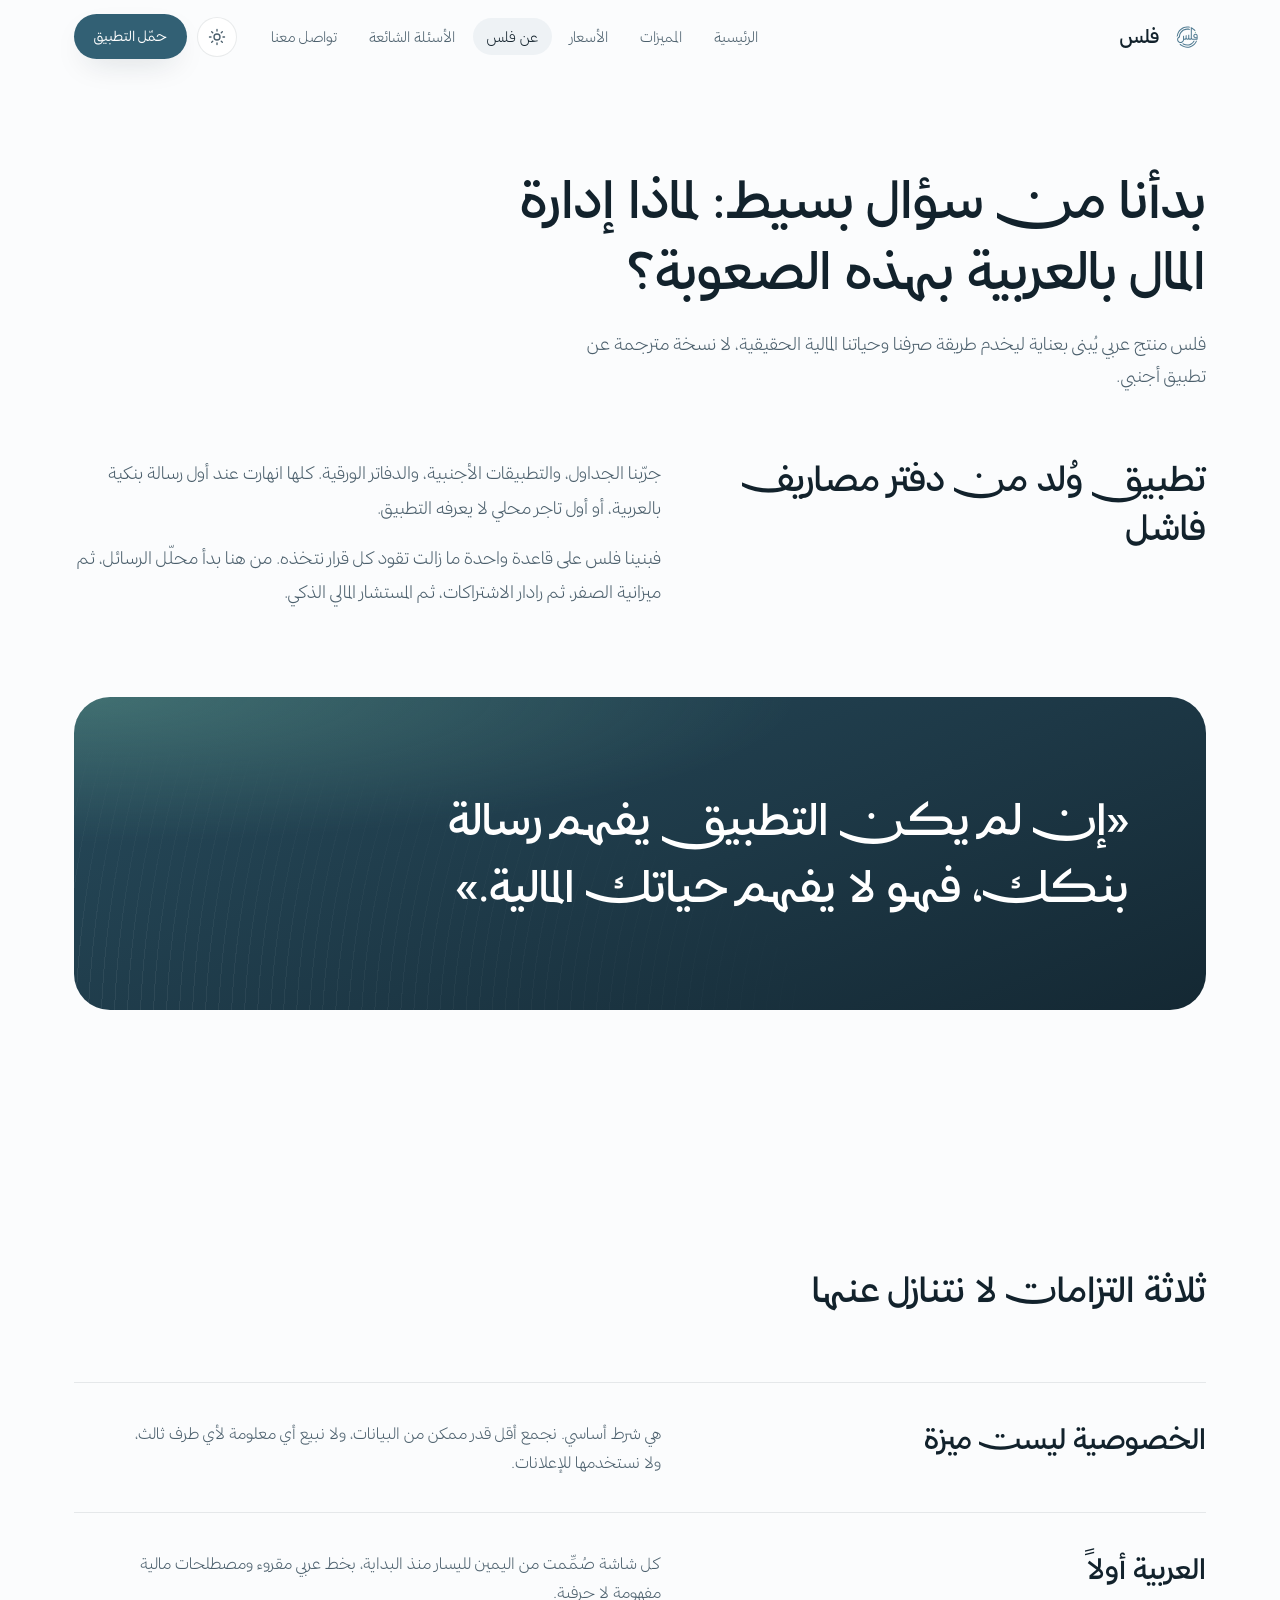
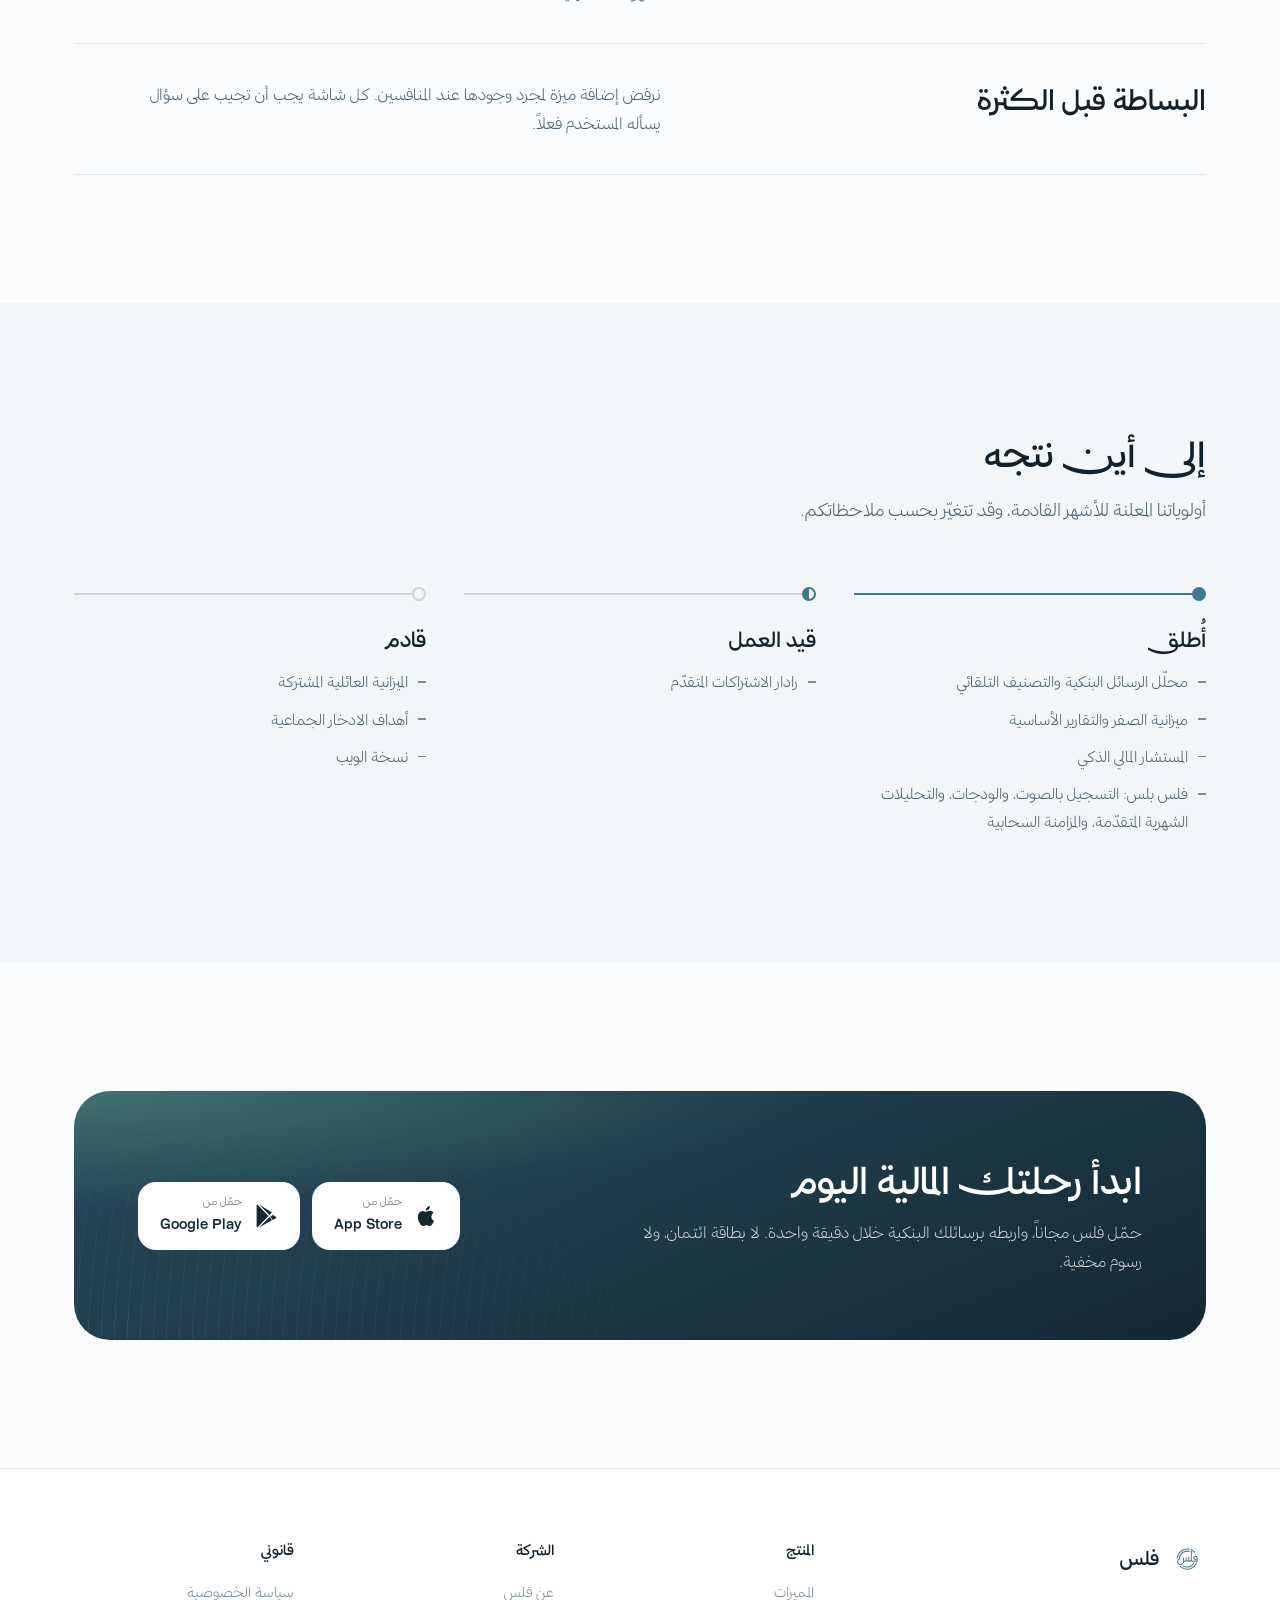
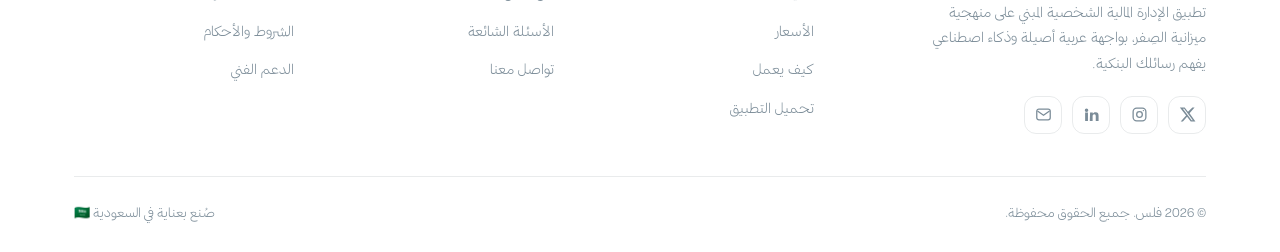
==== commit 5d8bf96e: "إعادة تصميم الصفحات الأساسية بنفس لغة صفحة فلس بلس - الرئيسية: واجهة بعنوان من سطرين وصورة التطبيق د" ====
--- a/about.html
+++ b/about.html
@@ -31,7 +31,7 @@
     <!-- ===== HEADER ===== -->
     <header class="header">
         <nav class="nav container" aria-label="التنقل الرئيسي">
-            <a href="index.html" class="nav__logo" aria-label="فلس — الصفحة الرئيسية">
+            <a href="index.html" class="nav__logo" aria-label="فلس، الصفحة الرئيسية">
                 <img src="images/logo.svg" alt="">
                 <span>فلس</span>
             </a>
@@ -57,126 +57,90 @@
     </header>
 
     <main id="main">
-    <section class="page-hero">
-        <div class="container">
-            <span class="eyebrow">عن فلس</span>
+    <section class="intro">
+        <div class="container" data-reveal>
             <h1>بدأنا من سؤال بسيط: لماذا إدارة المال بالعربية بهذه الصعوبة؟</h1>
             <p class="lead">فلس منتج عربي يُبنى بعناية ليخدم طريقة صرفنا وحياتنا المالية الحقيقية، لا نسخة مترجمة عن تطبيق أجنبي.</p>
         </div>
     </section>
 
+    <section class="section section--flush">
+        <div class="container story">
+            <h2 data-reveal>تطبيق وُلد من دفتر مصاريف فاشل</h2>
+            <div class="story__body" data-reveal data-reveal-delay="80">
+                <p>جرّبنا الجداول، والتطبيقات الأجنبية، والدفاتر الورقية. كلها انهارت عند أول رسالة بنكية بالعربية، أو أول تاجر محلي لا يعرفه التطبيق.</p>
+                <p>فبنينا فلس على قاعدة واحدة ما زالت تقود كل قرار نتخذه. من هنا بدأ محلّل الرسائل، ثم ميزانية الصفر، ثم رادار الاشتراكات، ثم المستشار المالي الذكي.</p>
+            </div>
+        </div>
+        <div class="container">
+            <figure class="statement" data-reveal>
+                <blockquote class="display">«إن لم يكن التطبيق يفهم رسالة بنكك، فهو لا يفهم حياتك المالية.»</blockquote>
+            </figure>
+        </div>
+    </section>
+
     <section class="section">
-        <div class="container split">
-            <div data-reveal>
-                <span class="eyebrow">قصتنا</span>
-                <h2>تطبيق وُلد من دفتر مصاريف فاشل</h2>
-                <p class="lead">جرّبنا الجداول، والتطبيقات الأجنبية، والدفاتر الورقية. كلها انهارت عند أول رسالة بنكية بالعربية أو أول تاجر محلي لا يعرفه التطبيق.</p>
-                <p class="lead" style="margin-block-start:14px">فبنينا فلس على قاعدة واحدة: إن لم يكن التطبيق يفهم رسالة بنكك، فهو لا يفهم حياتك المالية. من هنا بدأ محلّل الرسائل، ثم ميزانية الصفر، ثم رادار الاشتراكات.</p>
-            </div>
-            <div class="split__visual" data-reveal data-reveal-delay="120">
-                <div class="device"><div class="device__frame"><div class="screen" role="img" aria-label="محادثة مع مستشار فلس المالي الذكي">
-                <span class="screen__island"></span>
-                <div class="ui-status">
-                    <span>9:41</span>
-                    <svg viewBox="0 0 44 14" fill="currentColor" aria-hidden="true"><rect x="0" y="8" width="3" height="5" rx="1"/><rect x="5" y="6" width="3" height="7" rx="1"/><rect x="10" y="3" width="3" height="10" rx="1"/><rect x="15" y="1" width="3" height="12" rx="1"/><path d="M23.6 4.6a7 7 0 0 1 8.8 0l-1.2 1.5a5 5 0 0 0-6.4 0zm2 2.5a3.6 3.6 0 0 1 4.8 0L28 9.9z"/><rect x="35" y="3" width="7.5" height="8" rx="2" fill="none" stroke="currentColor" stroke-width="1"/><rect x="36.4" y="4.6" width="4.5" height="4.8" rx="1"/></svg>
-                </div>
-                <div class="ui-chat-head">
-                    <span class="ui-bot"><svg viewBox="0 0 24 24" fill="none" stroke="currentColor" stroke-width="1.7" stroke-linecap="round" stroke-linejoin="round"><path d="M12 3.5 13.7 8l4.5 1.7-4.5 1.7L12 16l-1.7-4.6L5.8 9.7 10.3 8z"/><path d="M18.5 15.5l.7 1.8 1.8.7-1.8.7-.7 1.8-.7-1.8-1.8-.7 1.8-.7z"/></svg></span>
-                    <div>
-                        <b>مستشار فلس</b>
-                        <small><span class="ui-dot"></span> يقرأ بياناتك الآن</small>
-                    </div>
-                </div>
-
-                <div class="ui-chat">
-                    <div class="ui-msg ui-msg--out">وين راحت فلوسي هالشهر؟</div>
-                    <div class="ui-msg ui-msg--in">
-                        أكبر بند عندك هو <b>المطاعم والقهوة</b>: 1,480 ر.س، بزيادة 23% عن أغسطس.
-                        <span class="ui-spark" aria-hidden="true"><i style="height:38%"></i><i style="height:52%"></i><i style="height:44%"></i><i style="height:66%"></i><i style="height:100%"></i></span>
-                    </div>
-                    <div class="ui-msg ui-msg--out">كيف أقدر أقللها؟</div>
-                    <div class="ui-msg ui-msg--in">
-                        لو نزّلت الطلبات الخارجية إلى 3 مرات أسبوعياً بدل 6، توفّر <b>320 ر.س</b> شهرياً — أي 3,840 ر.س في السنة.
-                    </div>
-                    <div class="ui-msg ui-msg--in ui-typing" aria-hidden="true"><i></i><i></i><i></i></div>
-                </div>
-
-                <div class="ui-input">
-                    <span>اسألني عن أي شيء في ميزانيتك…</span>
-                    <b><svg viewBox="0 0 24 24" fill="none" stroke="currentColor" stroke-width="1.9" stroke-linecap="round" stroke-linejoin="round"><path d="M20 4 3 11l7 3 3 7z"/></svg></b>
-                </div>
-            </div></div></div>
-            </div>
+        <div class="container">
+            <div class="section-head section-head--start" data-reveal>
+                <h2>ثلاثة التزامات لا نتنازل عنها</h2>
+            </div>
+            <ol class="principles">
+                <li data-reveal><h3>الخصوصية ليست ميزة</h3><p>هي شرط أساسي. نجمع أقل قدر ممكن من البيانات، ولا نبيع أي معلومة لأي طرف ثالث، ولا نستخدمها للإعلانات.</p></li>
+                <li data-reveal><h3>العربية أولاً</h3><p>كل شاشة صُمِّمت من اليمين لليسار منذ البداية، بخط عربي مقروء ومصطلحات مالية مفهومة لا حرفية.</p></li>
+                <li data-reveal><h3>البساطة قبل الكثرة</h3><p>نرفض إضافة ميزة لمجرد وجودها عند المنافسين. كل شاشة يجب أن تجيب على سؤال يسأله المستخدم فعلاً.</p></li>
+            </ol>
         </div>
     </section>
 
     <section class="section section--alt">
         <div class="container">
-            <div class="section-head" data-reveal>
-                <span class="eyebrow">مبادئنا</span>
-                <h2>ثلاثة التزامات لا نتنازل عنها</h2>
-            </div>
-            <div class="cards">
-                <article class="card" data-reveal>
-                    <div class="card__icon i-brand"><svg viewBox="0 0 24 24" fill="none" stroke="currentColor" stroke-width="1.6" stroke-linecap="round" stroke-linejoin="round"><path d="M12 22s8-4 8-10V5l-8-3-8 3v7c0 6 8 10 8 10z"/></svg></div>
-                    <h3>الخصوصية ليست ميزة</h3>
-                    <p>هي شرط أساسي. نجمع أقل قدر ممكن من البيانات، ولا نبيع أي معلومة لأي طرف ثالث، ولا نستخدمها للإعلانات.</p>
-                </article>
-                <article class="card" data-reveal data-reveal-delay="80">
-                    <div class="card__icon i-mint"><svg viewBox="0 0 24 24" fill="none" stroke="currentColor" stroke-width="1.6" stroke-linecap="round" stroke-linejoin="round"><path d="M4 19.5V6a2 2 0 0 1 2-2h13v16H6a2 2 0 0 0-2 1.5z"/><path d="M9 8h7"/></svg></div>
-                    <h3>العربية أولاً</h3>
-                    <p>كل شاشة صُمِّمت من اليمين لليسار منذ البداية، بخط عربي مقروء ومصطلحات مالية مفهومة لا حرفية.</p>
-                </article>
-                <article class="card" data-reveal data-reveal-delay="160">
-                    <div class="card__icon i-amber"><svg viewBox="0 0 24 24" fill="none" stroke="currentColor" stroke-width="1.6" stroke-linecap="round" stroke-linejoin="round"><circle cx="12" cy="12" r="9"/><path d="M9.5 9.5a2.6 2.6 0 1 1 3.4 2.5c-.6.2-.9.7-.9 1.3v.4M12 17h.01"/></svg></div>
-                    <h3>البساطة قبل الكثرة</h3>
-                    <p>نرفض إضافة ميزة لمجرد وجودها عند المنافسين. كل شاشة يجب أن تجيب على سؤال يسأله المستخدم فعلاً.</p>
-                </article>
-            </div>
-        </div>
-    </section>
-
-    <section class="section">
-        <div class="container">
-            <div class="section-head" data-reveal>
-                <span class="eyebrow">خريطة الطريق</span>
+            <div class="section-head section-head--start" data-reveal>
                 <h2>إلى أين نتجه</h2>
-                <p class="lead">هذه أولوياتنا المعلنة للأشهر القادمة، وقد تتغيّر بحسب ملاحظاتكم.</p>
-            </div>
-            <div class="steps">
-                <div class="step" data-reveal>
-                    <div class="step__num">✓</div>
+                <p class="lead">أولوياتنا المعلنة للأشهر القادمة، وقد تتغيّر بحسب ملاحظاتكم.</p>
+            </div>
+            <ol class="roadmap" data-reveal>
+                <li class="is-done">
                     <h3>أُطلق</h3>
-                    <p>محلّل الرسائل البنكية، ميزانية الصفر، التصنيف التلقائي، والتقارير الأساسية.</p>
-                </div>
-                <div class="step" data-reveal data-reveal-delay="100">
-                    <div class="step__num">◐</div>
+                    <ul>
+                        <li>محلّل الرسائل البنكية والتصنيف التلقائي</li>
+                        <li>ميزانية الصفر والتقارير الأساسية</li>
+                        <li>المستشار المالي الذكي</li>
+                        <li>فلس بلس: التسجيل بالصوت، والودجات، والتحليلات الشهرية المتقدّمة، والمزامنة السحابية</li>
+                    </ul>
+                </li>
+                <li class="is-now">
                     <h3>قيد العمل</h3>
-                    <p>المستشار المالي الذكي، رادار الاشتراكات المتقدّم، ولوحة التحليلات الموسّعة.</p>
-                </div>
-                <div class="step" data-reveal data-reveal-delay="200">
-                    <div class="step__num">○</div>
+                    <ul>
+                        <li>رادار الاشتراكات المتقدّم</li>
+                    </ul>
+                </li>
+                <li class="is-next">
                     <h3>قادم</h3>
-                    <p>الميزانية العائلية المشتركة، أهداف الادخار الجماعية، ونسخة الويب.</p>
-                </div>
-            </div>
-        </div>
-    </section>
-
-    <!-- ===== CTA ===== -->
+                    <ul>
+                        <li>الميزانية العائلية المشتركة</li>
+                        <li>أهداف الادخار الجماعية</li>
+                        <li>نسخة الويب</li>
+                    </ul>
+                </li>
+            </ol>
+        </div>
+    </section>
+
+    <!-- ===== DOWNLOAD ===== -->
     <section class="section" id="download">
         <div class="container">
             <div class="cta" data-reveal>
-                <img src="images/logo.svg" alt="فلس" class="cta__logo">
-                <h2>ابدأ رحلتك المالية اليوم</h2>
-                <p>حمّل فلس مجاناً، واربطه برسائلك البنكية خلال دقيقة واحدة. لا بطاقة ائتمان، ولا رسوم مخفية.</p>
+                <div>
+                    <h2>ابدأ رحلتك المالية اليوم</h2>
+                    <p>حمّل فلس مجاناً، واربطه برسائلك البنكية خلال دقيقة واحدة. لا بطاقة ائتمان، ولا رسوم مخفية.</p>
+                </div>
                 <div class="stores">
                     <a href="#" class="store" aria-label="حمّل من App Store">
-                        <svg viewBox="0 0 24 24" fill="currentColor"><path d="M18.71 19.5c-.83 1.24-1.71 2.45-3.05 2.47-1.34.03-1.77-.79-3.29-.79-1.53 0-2 .77-3.27.82-1.31.05-2.3-1.32-3.14-2.53C4.25 17 2.94 12.45 4.7 9.39c.87-1.52 2.43-2.48 4.12-2.51 1.28-.02 2.5.87 3.29.87.78 0 2.26-1.07 3.8-.91.65.03 2.47.26 3.64 1.98-.09.06-2.17 1.28-2.15 3.81.03 3.02 2.65 4.03 2.68 4.04-.03.07-.42 1.44-1.38 2.83M13 3.5c.73-.83 1.94-1.46 2.94-1.5.13 1.17-.34 2.35-1.04 3.19-.69.85-1.83 1.51-2.95 1.42-.15-1.15.41-2.35 1.05-3.11z"/></svg>
+                        <svg viewBox="0 0 24 24" fill="currentColor" aria-hidden="true"><path d="M18.71 19.5c-.83 1.24-1.71 2.45-3.05 2.47-1.34.03-1.77-.79-3.29-.79-1.53 0-2 .77-3.27.82-1.31.05-2.3-1.32-3.14-2.53C4.25 17 2.94 12.45 4.7 9.39c.87-1.52 2.43-2.48 4.12-2.51 1.28-.02 2.5.87 3.29.87.78 0 2.26-1.07 3.8-.91.65.03 2.47.26 3.64 1.98-.09.06-2.17 1.28-2.15 3.81.03 3.02 2.65 4.03 2.68 4.04-.03.07-.42 1.44-1.38 2.83M13 3.5c.73-.83 1.94-1.46 2.94-1.5.13 1.17-.34 2.35-1.04 3.19-.69.85-1.83 1.51-2.95 1.42-.15-1.15.41-2.35 1.05-3.11z"/></svg>
                         <div><small>حمّل من</small><strong>App Store</strong></div>
                     </a>
                     <a href="#" class="store" aria-label="حمّل من Google Play">
-                        <svg viewBox="0 0 24 24" fill="currentColor"><path d="M3.18 23.67c-.3-.18-.55-.52-.55-.97V1.3c0-.45.25-.79.55-.97l11.25 11.67L3.18 23.67zM15.47 13.05L5.08 23.44l12.85-7.2-2.46-3.19zm2.93-1.62l-2.19 1.24L18.68 16l3.34-1.87c.6-.34.6-.89 0-1.23l-3.62-2.47zM5.08.56l10.39 10.4 2.46-2.55L5.08.56z"/></svg>
+                        <svg viewBox="0 0 24 24" fill="currentColor" aria-hidden="true"><path d="M3.18 23.67c-.3-.18-.55-.52-.55-.97V1.3c0-.45.25-.79.55-.97l11.25 11.67L3.18 23.67zM15.47 13.05L5.08 23.44l12.85-7.2-2.46-3.19zm2.93-1.62l-2.19 1.24L18.68 16l3.34-1.87c.6-.34.6-.89 0-1.23l-3.62-2.47zM5.08.56l10.39 10.4 2.46-2.55L5.08.56z"/></svg>
                         <div><small>حمّل من</small><strong>Google Play</strong></div>
                     </a>
                 </div>
--- a/style.css
+++ b/style.css
@@ -1,6 +1,6 @@
 /* =========================================================
    فلس — Design System v2
-   Font: Tajarib (stylistic set ss01 — الأحرف المُرسَلة)
+   Font: Tajarib. Headings use stylistic set ss01 (الأحرف المُرسَلة); body text stays plain.
    ========================================================= */
 
 @font-face { font-family: 'Tajarib'; src: url('fonts/tajarib-light.woff2') format('woff2');   font-weight: 100 300; font-style: normal; font-display: swap; }
@@ -110,7 +110,6 @@
 
 body {
     font-family: var(--font);
-    font-feature-settings: "ss01" 1;
     font-weight: 400;
     background: var(--bg);
     color: var(--text);
@@ -123,7 +122,7 @@
 
 img, svg { max-width: 100%; display: block; }
 a { text-decoration: none; color: inherit; }
-ul { list-style: none; }
+ul, ol { list-style: none; }
 button { font: inherit; cursor: pointer; border: 0; background: none; color: inherit; }
 :focus-visible { outline: none; box-shadow: var(--ring); border-radius: var(--r-xs); }
 
@@ -133,6 +132,7 @@
 .container { width: 100%; max-width: var(--maxw); margin-inline: auto; padding-inline: 24px; }
 .section { padding: clamp(72px, 10vw, 132px) 0; }
 .section--alt { background: var(--bg-alt); }
+.section--flush { padding-block-start: 0; }
 
 .eyebrow {
     display: inline-flex; align-items: center; gap: 8px;
@@ -144,7 +144,8 @@
 }
 :root[data-theme="dark"] .eyebrow { color: var(--brand-200); }
 
-h1, h2, h3, h4 { font-weight: 600; line-height: 1.4; letter-spacing: -.01em; }
+h1, h2, h3, h4 { font-weight: 600; line-height: 1.4; }
+h1, h2, h3, .display { font-feature-settings: "ss01" 1; }
 h1 { font-size: clamp(1.85rem, 3.7vw, 2.9rem); font-weight: 700; line-height: 1.3; }
 h2 { font-size: clamp(1.5rem, 2.9vw, 2.15rem); }
 
@@ -160,7 +161,7 @@
 .lead { color: var(--text-soft); font-size: clamp(1rem, 1.6vw, 1.12rem); }
 
 .section-head { max-width: 660px; margin: 0 auto clamp(40px, 6vw, 68px); text-align: center; }
-.section-head h2 { margin: 18px 0 14px; }
+.section-head h2 { margin: 0 0 14px; }
 .section-head .lead { margin-inline: auto; text-wrap: balance; }
 
 /* ---------- Buttons ---------- */
@@ -173,7 +174,6 @@
 }
 .btn svg { width: 18px; height: 18px; flex: none; }
 .btn:hover { transform: translateY(-2px); }
-.btn:active { transform: translateY(0); }
 
 .btn--primary { background: var(--brand-600); color: #fff; box-shadow: var(--shadow-md); }
 .btn--primary:hover { background: var(--brand-700); box-shadow: var(--shadow-lg); }
@@ -203,10 +203,9 @@
 .nav { display: flex; align-items: center; gap: 20px; }
 .nav__logo { display: inline-flex; align-items: center; gap: 10px; }
 .nav__logo img { height: 36px; width: auto; }
-.nav__logo span { font-weight: 600; font-size: 1.18rem; letter-spacing: -.02em; }
+.nav__logo span { font-weight: 600; font-size: 1.18rem; }
 .footer__lockup { margin-block-end: 4px; }
-:root[data-theme="dark"] .nav__logo img,
-:root[data-theme="dark"] .cta__logo { filter: brightness(0) invert(1); opacity: .95; }
+:root[data-theme="dark"] .nav__logo img { filter: brightness(0) invert(1); opacity: .95; }
 
 .nav__menu { display: flex; align-items: center; gap: 4px; margin-inline-start: auto; }
 .nav__link {
@@ -236,64 +235,45 @@
 .nav__burger.is-open span:nth-child(2) { opacity: 0; }
 .nav__burger.is-open span:nth-child(3) { transform: translateY(-5.6px) rotate(-45deg); }
 
-/* ---------- Hero ---------- */
-.hero { position: relative; padding: calc(var(--nav-h) + clamp(48px, 8vw, 96px)) 0 clamp(64px, 9vw, 110px); overflow: hidden; }
-.hero__aurora { position: absolute; inset: 0; pointer-events: none; z-index: 0; }
-.hero__aurora span {
-    position: absolute; border-radius: 50%; filter: blur(90px); opacity: .5;
-}
-.hero__aurora span:nth-child(1) { width: 460px; height: 460px; background: var(--brand-300); inset-block-start: -120px; inset-inline-end: -80px; }
-.hero__aurora span:nth-child(2) { width: 380px; height: 380px; background: var(--mint-300); inset-block-end: -140px; inset-inline-start: -60px; opacity: .38; }
-.hero__aurora span:nth-child(3) { width: 300px; height: 300px; background: var(--brand-200); inset-block-start: 40%; inset-inline-start: 45%; opacity: .3; }
-:root[data-theme="dark"] .hero__aurora span { opacity: .22; }
-.hero__grid-bg {
-    position: absolute; inset: 0; z-index: 0; pointer-events: none;
-    background-image: linear-gradient(var(--border) 1px, transparent 1px), linear-gradient(90deg, var(--border) 1px, transparent 1px);
-    background-size: 64px 64px;
-    mask-image: radial-gradient(ellipse 80% 60% at 50% 30%, #000, transparent 75%);
-    -webkit-mask-image: radial-gradient(ellipse 80% 60% at 50% 30%, #000, transparent 75%);
-}
-
-.hero__inner { position: relative; z-index: 1; display: grid; grid-template-columns: 1.15fr .85fr; gap: clamp(28px, 4vw, 56px); align-items: center; }
-.hero h1 { margin: 20px 0 18px; }
-.hero h1 em { font-style: normal; background: var(--grad-brand); -webkit-background-clip: text; background-clip: text; color: transparent; }
-.hero .lead { max-width: 540px; }
-.hero__cta { display: flex; flex-wrap: wrap; gap: 12px; margin-block-start: 34px; }
-
-.hero__proof { display: flex; align-items: center; gap: 12px; margin-block-start: 30px; color: var(--text-mute); font-size: .85rem; }
-.hero__avatars { display: flex; }
-.hero__avatars i {
-    width: 32px; height: 32px; border-radius: 50%; border: 2px solid var(--bg);
-    display: grid; place-items: center; font-style: normal; font-size: .7rem; font-weight: 500; color: #fff;
-    margin-inline-start: -10px;
-}
-.hero__avatars i:first-child { margin: 0; }
-
-/* Stat strip */
-.stat-strip {
-    display: grid; grid-template-columns: repeat(3, 1fr); gap: 2px;
-    margin-block-start: 44px; border-radius: var(--r-md); overflow: hidden;
-    background: var(--border); border: 1px solid var(--border);
-}
-.stat-strip__item { background: var(--surface); padding: 20px 18px; }
-.stat-strip__value { font-size: 1.18rem; font-weight: 600; letter-spacing: -.02em; }
-.stat-strip__label { font-size: .78rem; color: var(--text-mute); }
+/* ---------- Home hero ---------- */
+.home-hero { padding: calc(var(--nav-h) + clamp(28px, 5vw, 64px)) 0 clamp(48px, 6vw, 80px); }
+.home-hero__inner { display: grid; grid-template-columns: 1.2fr .8fr; gap: clamp(40px, 6vw, 88px); align-items: center; }
+.home-hero h1 { font-size: clamp(2rem, 4.1vw, 3.3rem); line-height: 1.35; }
+.home-hero h1 em { font-style: normal; color: var(--brand-500); }
+:root[data-theme="dark"] .home-hero h1 em { color: var(--brand-300); }
+.home-hero .lead { max-width: 30em; margin-block-start: 22px; text-wrap: pretty; }
+.cta-row { display: flex; flex-wrap: wrap; align-items: center; gap: 12px 22px; margin-block-start: 36px; }
+
+/* A framed panel that holds the product shot */
+.stage {
+    position: relative; overflow: hidden; isolation: isolate;
+    height: clamp(460px, 44vw, 580px);
+    display: flex; justify-content: center; align-items: flex-start;
+    padding-block-start: clamp(40px, 4.5vw, 60px);
+    border-radius: var(--r-xl); background: var(--deep);
+}
+.stage::before {
+    content: ''; position: absolute; inset: 0; z-index: -1; pointer-events: none;
+    background: var(--guilloche);
+    -webkit-mask-image: linear-gradient(200deg, #000 15%, transparent 75%);
+            mask-image: linear-gradient(200deg, #000 15%, transparent 75%);
+}
+.stage .device { width: min(74%, 300px); }
+.stage--soft {
+    height: auto; aspect-ratio: 1.12 / 1; align-items: center; padding: clamp(28px, 4vw, 48px);
+    background: linear-gradient(155deg, color-mix(in srgb, var(--brand-500) 13%, var(--surface)), color-mix(in srgb, var(--mint-500) 9%, var(--surface)));
+    border: 1px solid var(--border);
+}
+.stage--soft::before { background: var(--guilloche-ink); }
 
 /* Phone mockup */
 .device { position: relative; margin-inline: auto; max-width: 296px; }
-.device::before {
-    content: ''; position: absolute; inset: 0; border-radius: 50%;
-    background: var(--grad-soft); filter: blur(60px); z-index: 0;
-}
 .device__frame {
-    position: relative; z-index: 1;
+    position: relative;
     border-radius: 46px; padding: 8px;
     background: linear-gradient(155deg, #33434F, #131C24 55%, #0A1015);
-    box-shadow: var(--shadow-lg), inset 0 0 0 1px rgba(255, 255, 255, .14);
-    animation: float 7s ease-in-out infinite;
-}
-@keyframes float { 0%,100% { transform: translateY(0); } 50% { transform: translateY(-14px); } }
-@media (prefers-reduced-motion: reduce) { .device__frame { animation: none; } }
+    box-shadow: 0 40px 80px -30px rgba(0, 0, 0, .55), inset 0 0 0 1px rgba(255, 255, 255, .14);
+}
 
 /* ===== App UI rendered in markup (no placeholder images) ===== */
 .screen {
@@ -333,7 +313,6 @@
 .ui-status svg { width: 34px; height: 11px; opacity: .8; }
 
 /* generic pieces */
-.ui-pad { padding-inline: 16px; }
 .ui-label { font-size: 10px; color: var(--s-mute); padding: 14px 16px 8px; font-weight: 500; }
 .ui-track { display: block; height: 5px; border-radius: var(--r-full); background: var(--s-inset); overflow: hidden; }
 .ui-track > span { display: block; height: 100%; border-radius: var(--r-full); background: var(--fill, var(--brand-500)); }
@@ -376,24 +355,6 @@
 .ui-amt { font-size: 11px; color: var(--s-mute); white-space: nowrap; }
 .ui-amt b { color: var(--s-text); }
 .ui-row .ui-track { margin-block-start: 6px; }
-.ui-logo {
-    width: 30px; height: 30px; border-radius: 10px; flex: none;
-    display: grid; place-items: center; color: #fff; font-size: 12px; font-weight: 600;
-}
-.ui-flag {
-    display: inline-block; margin-block-start: 4px; font-size: 9px; padding: 2px 7px;
-    border-radius: var(--r-full); background: color-mix(in srgb, var(--amber-400) 22%, transparent); color: #96650A;
-}
-:root[data-theme="dark"] .ui-flag { color: var(--amber-400); }
-
-/* totals card */
-.ui-total {
-    margin: 10px 16px 4px; padding: 14px 16px; border-radius: 16px;
-    background: var(--s-card); border: 1px solid var(--s-line);
-}
-.ui-total strong { display: block; font-size: 22px; letter-spacing: -.02em; }
-.ui-total strong em { font-style: normal; font-size: 12px; font-weight: 400; color: var(--s-mute); }
-
 /* tab bar */
 .ui-tabs {
     margin-block-start: auto; display: flex; justify-content: space-around; align-items: center;
@@ -404,141 +365,44 @@
 .ui-tabs .is-on { color: var(--brand-500); font-weight: 500; }
 :root[data-theme="dark"] .ui-tabs .is-on { color: var(--brand-300); }
 
-/* chat screen */
-.ui-chat-head { display: flex; align-items: center; gap: 10px; padding: 8px 16px 12px; border-block-end: 1px solid var(--s-line); }
-.ui-bot { width: 32px; height: 32px; border-radius: 11px; flex: none; display: grid; place-items: center; background: var(--grad-brand); color: #fff; }
-.ui-bot svg { width: 16px; height: 16px; }
-.ui-chat-head b { display: block; font-size: 13px; }
-.ui-chat-head small { display: flex; align-items: center; gap: 5px; }
-.ui-dot { width: 5px; height: 5px; border-radius: 50%; background: var(--mint-500); display: inline-block; }
-
-.ui-chat { display: grid; gap: 10px; padding: 14px 16px; }
-.ui-msg { max-width: 84%; padding: 10px 13px; border-radius: 16px; font-size: 11.5px; }
-.ui-msg b { color: inherit; }
-.ui-msg--in { background: var(--s-card); border: 1px solid var(--s-line); border-start-end-radius: 5px; }
-.ui-msg--out { background: var(--brand-600); color: #fff; margin-inline-start: auto; border-start-start-radius: 5px; }
-:root[data-theme="dark"] .ui-msg--out { background: var(--brand-500); }
-.ui-spark { display: flex; align-items: flex-end; gap: 5px; height: 34px; max-width: 130px; margin-block-start: 10px; }
-.ui-spark i { width: 9px; flex: none; background: color-mix(in srgb, var(--brand-500) 22%, transparent); border-radius: 2px; }
-.ui-spark i:last-child { background: var(--mint-500); }
-.ui-typing { display: flex; gap: 4px; width: max-content; padding: 12px 14px; }
-.ui-typing i { width: 5px; height: 5px; border-radius: 50%; background: var(--s-mute); animation: blink 1.3s infinite; }
-.ui-typing i:nth-child(2) { animation-delay: .2s; }
-.ui-typing i:nth-child(3) { animation-delay: .4s; }
-@keyframes blink { 0%, 60%, 100% { opacity: .3; } 30% { opacity: 1; } }
-@media (prefers-reduced-motion: reduce) { .ui-typing i { animation: none; } }
-
-.ui-input {
-    margin-block-start: auto; display: flex; align-items: center; gap: 8px;
-    padding: 12px 16px 18px; border-block-start: 1px solid var(--s-line); background: var(--s-card);
-}
-.ui-input span { flex: 1; background: var(--s-inset); border-radius: var(--r-full); padding: 9px 14px; font-size: 11px; color: var(--s-mute); }
-.ui-input b { width: 32px; height: 32px; border-radius: 50%; flex: none; display: grid; place-items: center; background: var(--brand-600); color: #fff; }
-.ui-input svg { width: 15px; height: 15px; }
-:root[data-theme="dark"] .ui-input b { background: var(--brand-500); }
-
-.device__chip {
-    position: absolute; z-index: 2;
-    display: flex; align-items: center; gap: 10px;
-    background: color-mix(in srgb, var(--surface) 88%, transparent);
-    backdrop-filter: blur(14px); -webkit-backdrop-filter: blur(14px);
-    border: 1px solid var(--border); box-shadow: var(--shadow-md);
-    border-radius: var(--r-md); padding: 11px 15px; font-size: .8rem; font-weight: 400;
-    max-width: 215px;
-}
-.device__chip b { display: block; font-weight: 600; font-size: .87rem; }
-.device__chip small { color: var(--text-mute); font-size: .72rem; }
-.device__chip i {
-    width: 32px; height: 32px; border-radius: 10px; display: grid; place-items: center; flex: none;
-}
-.device__chip i svg { width: 16px; height: 16px; }
-.device__chip--a { inset-block-start: -46px; inset-inline-start: -9%; animation: float 6s ease-in-out infinite .4s; }
-.device__chip--b { inset-block-end: -46px; inset-inline-end: -8%; animation: float 6.6s ease-in-out infinite .9s; }
-
-/* ---------- Logos / trust bar ---------- */
-.trustbar { border-block: 1px solid var(--border); padding: 26px 0; background: var(--surface); }
-.trustbar__inner { display: flex; flex-wrap: wrap; align-items: center; justify-content: center; gap: 14px 34px; }
-.trustbar span { font-size: .82rem; color: var(--text-mute); display: inline-flex; align-items: center; gap: 8px; }
-.trustbar svg { width: 16px; height: 16px; color: var(--mint-500); }
-
-/* ---------- Cards ---------- */
-.cards { display: grid; grid-template-columns: repeat(auto-fit, minmax(280px, 1fr)); gap: 20px; }
-
-.card {
-    position: relative; background: var(--surface); border: 1px solid var(--border);
-    border-radius: var(--r-lg); padding: 30px 28px;
-    transition: transform var(--t), border-color var(--t), box-shadow var(--t);
-    overflow: hidden;
-}
-.card::after {
-    content: ''; position: absolute; inset-block-start: 0; inset-inline: 0; height: 2px;
-    background: var(--grad-brand); opacity: 0; transition: opacity var(--t);
-}
-.card:hover { transform: translateY(-4px); border-color: var(--border-strong); box-shadow: var(--shadow-md); }
-.card:hover::after { opacity: 1; }
-.card h3 { margin-block-end: 10px; }
-.card p { color: var(--text-soft); font-size: .92rem; }
-
-.card__icon { width: 46px; height: 46px; border-radius: 14px; display: grid; place-items: center; margin-block-end: 20px; }
-.card__icon svg { width: 22px; height: 22px; }
+/* Icon tints (used inside app UI) */
 .i-brand { background: color-mix(in srgb, var(--brand-500) 12%, transparent); color: var(--brand-600); }
 .i-mint  { background: color-mix(in srgb, var(--mint-500) 14%, transparent);  color: var(--mint-600); }
 .i-amber { background: color-mix(in srgb, var(--amber-400) 16%, transparent); color: #B37B0D; }
-.i-rose  { background: color-mix(in srgb, var(--rose-400) 15%, transparent);  color: #C4494C; }
 .i-violet{ background: color-mix(in srgb, var(--violet-400) 15%, transparent);color: #635FD1; }
 :root[data-theme="dark"] .i-brand { color: var(--brand-200); }
 :root[data-theme="dark"] .i-mint  { color: var(--mint-300); }
 :root[data-theme="dark"] .i-amber { color: var(--amber-400); }
-:root[data-theme="dark"] .i-rose  { color: var(--rose-400); }
 :root[data-theme="dark"] .i-violet{ color: var(--violet-400); }
-
-/* ---------- Steps ---------- */
-.steps { display: grid; grid-template-columns: repeat(3, 1fr); gap: 22px; position: relative; }
-.step { background: var(--surface); border: 1px solid var(--border); border-radius: var(--r-lg); padding: 32px 28px; position: relative; }
-.step__num {
-    width: 42px; height: 42px; border-radius: 14px; display: grid; place-items: center;
-    font-weight: 600; font-size: 1rem; background: var(--grad-brand); color: #fff; margin-block-end: 18px;
-}
-.step h3 { margin-block-end: 8px; }
-.step p { color: var(--text-soft); font-size: .92rem; }
 
 /* ---------- Split feature ---------- */
 .split { display: grid; grid-template-columns: 1fr 1fr; gap: clamp(32px, 6vw, 80px); align-items: center; }
-.split--rev .split__visual { order: -1; }
 .split h2 { margin: 18px 0 16px; }
 .checklist { margin-block-start: 26px; display: grid; gap: 13px; }
 .checklist li { display: flex; align-items: flex-start; gap: 11px; color: var(--text-soft); font-size: .94rem; }
 .checklist svg { width: 20px; height: 20px; flex: none; color: var(--mint-500); margin-block-start: 3px; }
 
-.callout {
-    display: flex; gap: 14px; align-items: center; margin-block-start: 30px;
-    background: var(--surface); border: 1px solid var(--border); border-radius: var(--r-md);
-    padding: 18px 20px; box-shadow: var(--shadow-xs);
-}
-.callout i { width: 42px; height: 42px; border-radius: 13px; display: grid; place-items: center; flex: none; background: var(--grad-brand); color: #fff; }
-.callout i svg { width: 20px; height: 20px; }
-.callout b { display: block; font-weight: 600; font-size: .95rem; }
-.callout span { font-size: .82rem; color: var(--text-mute); }
-.callout a { color: var(--brand-600); font-weight: 500; text-decoration: underline; text-underline-offset: 3px; }
-:root[data-theme="dark"] .callout a { color: var(--brand-200); }
-
 /* ---------- FAQ / accordion ---------- */
-.faq { max-width: 780px; margin-inline: auto; display: grid; gap: 12px; }
-.faq__item { background: var(--surface); border: 1px solid var(--border); border-radius: var(--r-md); overflow: hidden; transition: border-color var(--t); }
-.faq__item[open] { border-color: var(--border-strong); box-shadow: var(--shadow-sm); }
+.faq { max-width: 780px; margin-inline: auto; border-block-start: 1px solid var(--border); }
+.faq__item { border-block-end: 1px solid var(--border); }
 .faq__item summary {
-    list-style: none; cursor: pointer; padding: 20px 24px;
-    display: flex; align-items: center; justify-content: space-between; gap: 16px;
-    font-weight: 500; font-size: .98rem;
-}
+    list-style: none; cursor: pointer; padding: 22px 2px;
+    display: flex; align-items: center; justify-content: space-between; gap: 20px;
+    font-weight: 500; font-size: 1rem; transition: color var(--t);
+}
+.faq__item summary:hover { color: var(--brand-600); }
+:root[data-theme="dark"] .faq__item summary:hover { color: var(--brand-200); }
 .faq__item summary::-webkit-details-marker { display: none; }
 .faq__item summary::after {
-    content: ''; width: 10px; height: 10px; flex: none;
-    border-right: 1.8px solid var(--text-mute); border-bottom: 1.8px solid var(--text-mute);
-    transform: rotate(45deg); transition: transform var(--t); margin-block-start: -4px;
-}
-.faq__item[open] summary::after { transform: rotate(-135deg); margin-block-start: 4px; }
-.faq__body { padding: 0 24px 22px; color: var(--text-soft); font-size: .92rem; }
+    content: ''; width: 14px; height: 14px; flex: none; color: var(--text-mute);
+    background: linear-gradient(currentColor, currentColor) center / 100% 1.6px no-repeat,
+                linear-gradient(currentColor, currentColor) center / 1.6px 100% no-repeat;
+    transition: background-size var(--t);
+}
+.faq__item[open] summary::after { background-size: 100% 1.6px, 1.6px 0; }
+.faq__body { max-width: 46em; padding: 0 2px 24px; color: var(--text-soft); font-size: .95rem; }
+.faq__body a { color: var(--brand-600); text-decoration: underline; text-underline-offset: 4px; }
+:root[data-theme="dark"] .faq__body a { color: var(--brand-200); }
 
 /* =========================================================
    Pricing — فلس بلس
@@ -549,6 +413,7 @@
     --deep: radial-gradient(110% 80% at 0% 0%, rgba(127, 199, 166, .30), transparent 58%),
             linear-gradient(158deg, var(--brand-700), var(--brand-800) 55%, var(--brand-900));
     --guilloche: repeating-radial-gradient(circle at 100% 115%, rgba(255, 255, 255, .07) 0 1px, transparent 1px 13px);
+    --guilloche-ink: repeating-radial-gradient(circle at 100% 115%, color-mix(in srgb, var(--brand-500) 16%, transparent) 0 1px, transparent 1px 13px);
 }
 
 .btn--light { background: #fff; color: var(--brand-800); font-weight: 600; box-shadow: 0 14px 30px -16px rgba(0, 0, 0, .6); }
@@ -580,11 +445,9 @@
 .plus-hero .lead { max-width: 30em; text-wrap: pretty; }
 .plus-hero__cta { display: flex; flex-wrap: wrap; align-items: center; gap: 12px 22px; margin-block-start: 36px; }
 .plus-badge svg { width: 15px; height: 15px; }
-.plus-hero__visual { padding-block: 52px; }
 
 /* Membership pass */
 .pass-stage { position: relative; width: min(100%, 440px); margin-inline: auto; aspect-ratio: 1.586 / 1; perspective: 1400px; }
-.pass-float { position: absolute; inset: 0; animation: float 8s ease-in-out infinite; }
 .pass {
     position: absolute; inset: 0; overflow: hidden;
     display: flex; flex-direction: column; justify-content: space-between;
@@ -612,11 +475,6 @@
 }
 .pass-stage.is-tilting .pass--front,
 .pass-stage.is-tilting .pass__sheen { transition-duration: .15s; }
-.pass--back {
-    transform: rotate(-8deg) translate(-8%, 6%) scale(.92);
-    background: linear-gradient(150deg, var(--mint-400), var(--brand-400));
-    box-shadow: var(--shadow-md); opacity: .65;
-}
 .pass__row { display: flex; align-items: flex-start; justify-content: space-between; gap: 12px; }
 .pass__row:last-child { align-items: flex-end; }
 .pass__brand { display: inline-flex; align-items: center; gap: 8px; font-weight: 600; font-size: 1.05rem; }
@@ -626,13 +484,11 @@
     background: rgba(255, 255, 255, .12); border: 1px solid rgba(255, 255, 255, .22);
 }
 .pass__mark svg { width: 18px; height: 18px; }
-.pass__name { font-size: clamp(2.1rem, 5vw, 2.9rem); font-weight: 700; line-height: 1; }
+.pass__name { font-size: clamp(2rem, 4.4vw, 2.8rem); font-weight: 700; line-height: 1; }
 .pass__name small { display: block; font-size: .76rem; font-weight: 400; opacity: .72; margin-block-end: 10px; line-height: 1.4; }
 .pass__meta { text-align: end; font-size: .74rem; line-height: 1.6; color: rgba(255, 255, 255, .72); }
 .pass__meta b { display: block; font-size: .95rem; font-weight: 600; color: var(--mint-300); }
 
-.pass-chip--a { inset-block-start: -40px; inset-inline-start: -6%; animation: float 6s ease-in-out infinite .4s; }
-.pass-chip--b { inset-block-end: -46px; inset-inline-end: -4%; animation: float 6.6s ease-in-out infinite .9s; }
 
 /* ----- Billing switch ----- */
 .billing {
@@ -895,7 +751,7 @@
 .faq-split .faq { max-width: none; margin: 0; }
 
 @media (prefers-reduced-motion: reduce) {
-    .pass-float, .pass-chip--a, .pass-chip--b, .voice__wave i { animation: none; }
+    .voice__wave i { animation: none; }
     .voice__wave i { transform: scaleY(.6); }
     .chart__bars span, .price, .tier__note > span, .billing__thumb { transition: none; }
     [data-reveal]:not(.is-in) .chart__bars span { transform: none; }
@@ -903,7 +759,6 @@
 
 @media (max-width: 980px) {
     .plus-hero__inner, .tiers, .faq-split { grid-template-columns: 1fr; }
-    .plus-hero__visual { padding-block: 40px 56px; }
     .faq-split__head { position: static; }
     .tier__desc { min-height: 0; }
     .bento { grid-template-columns: 1fr 1fr; }
@@ -924,107 +779,339 @@
 }
 
 @media (max-width: 560px) {
-    .pass-chip--a { inset-inline-start: 0; }
-    .pass-chip--b { inset-inline-end: 0; }
     .plus-hero__cta .btn--primary { flex: 1; }
     .billing label { padding-inline: 16px; }
 }
 
-/* ---------- Testimonials ---------- */
-.quotes { display: grid; grid-template-columns: repeat(auto-fit, minmax(290px, 1fr)); gap: 20px; }
-.quote { background: var(--surface); border: 1px solid var(--border); border-radius: var(--r-lg); padding: 28px; }
-.quote p { color: var(--text-soft); font-size: .94rem; margin-block-end: 20px; }
-.quote__who { display: flex; align-items: center; gap: 12px; }
-.quote__who i { width: 40px; height: 40px; border-radius: 50%; display: grid; place-items: center; color: #fff; font-style: normal; font-weight: 500; font-size: .85rem; flex: none; }
-.quote__who b { display: block; font-weight: 500; font-size: .9rem; }
-.quote__who small { color: var(--text-mute); font-size: .78rem; }
-.stars { display: flex; gap: 3px; margin-block-end: 14px; color: var(--amber-400); }
-.stars svg { width: 15px; height: 15px; }
-
-/* ---------- CTA ---------- */
+/* =========================================================
+   Site pages
+   ========================================================= */
+
+/* ----- Inner page intro ----- */
+.intro { padding: calc(var(--nav-h) + clamp(44px, 7vw, 96px)) 0 clamp(40px, 5vw, 72px); }
+.intro h1 { max-width: 17em; font-size: clamp(2.1rem, 4.2vw, 3.2rem); line-height: 1.4; text-wrap: balance; }
+.intro .lead { max-width: 36em; margin-block-start: 20px; text-wrap: pretty; }
+.intro__kicker { margin-block-end: 14px; font-size: .92rem; font-weight: 500; color: var(--brand-600); }
+:root[data-theme="dark"] .intro__kicker { color: var(--brand-200); }
+.intro__meta { margin-block-start: 22px; font-size: .86rem; color: var(--text-mute); }
+
+/* ----- Facts strip ----- */
+.facts { padding-block-end: clamp(40px, 6vw, 72px); }
+.facts__grid { display: grid; grid-template-columns: repeat(4, 1fr); border-block: 1px solid var(--border); }
+.facts__grid > div { padding: 24px clamp(16px, 2vw, 28px); }
+.facts__grid > div + div { border-inline-start: 1px solid var(--border); }
+.facts dt { font-size: 1.1rem; font-weight: 600; }
+.facts dd { margin-block-start: 4px; font-size: .86rem; line-height: 1.6; color: var(--text-mute); }
+
+/* ----- From SMS to budget ----- */
+.flow { display: grid; grid-template-columns: repeat(3, minmax(0, 1fr)); gap: clamp(32px, 3.6vw, 52px); }
+.flow__visual {
+    position: relative; height: 236px; margin-block-end: 26px; padding: 22px;
+    display: grid; place-items: center;
+    background: var(--surface); border: 1px solid var(--border); border-radius: var(--r-lg);
+}
+.flow__step:not(:last-child) .flow__visual::after {
+    content: ''; position: absolute; inset-block-start: 50%; inset-inline-end: calc(clamp(32px, 3.6vw, 52px) / -2 - 11px);
+    width: 22px; height: 22px; margin-block-start: -11px; background: var(--text-mute);
+    -webkit-mask: url("data:image/svg+xml,%3Csvg xmlns='http://www.w3.org/2000/svg' viewBox='0 0 24 24' fill='none' stroke='black' stroke-width='1.8' stroke-linecap='round' stroke-linejoin='round'%3E%3Cpath d='M19 12H5M12 19l-7-7 7-7'/%3E%3C/svg%3E") center / contain no-repeat;
+            mask: url("data:image/svg+xml,%3Csvg xmlns='http://www.w3.org/2000/svg' viewBox='0 0 24 24' fill='none' stroke='black' stroke-width='1.8' stroke-linecap='round' stroke-linejoin='round'%3E%3Cpath d='M19 12H5M12 19l-7-7 7-7'/%3E%3C/svg%3E") center / contain no-repeat;
+}
+.flow h3 { margin-block-end: 6px; font-size: 1.15rem; }
+.flow p { max-width: 30em; font-size: .92rem; color: var(--text-soft); }
+
+.sms { width: 100%; max-width: 260px; }
+.sms__from { display: block; margin-block-end: 6px; font-size: .74rem; text-align: center; color: var(--text-mute); }
+.sms__body {
+    padding: 12px 16px; border-radius: 18px; border-end-start-radius: 6px;
+    background: var(--surface-inset); font-size: .82rem; line-height: 1.75;
+}
+
+.txn, .budget {
+    width: 100%; max-width: 280px; padding: 16px;
+    background: var(--surface-2); border: 1px solid var(--border); border-radius: var(--r-md); box-shadow: var(--shadow-sm);
+}
+.txn__head { display: flex; align-items: center; gap: 10px; padding-block-end: 12px; border-block-end: 1px solid var(--border); }
+.txn__head i { width: 36px; height: 36px; border-radius: 11px; flex: none; display: grid; place-items: center; }
+.txn__head svg { width: 18px; height: 18px; }
+.txn__head b { display: block; font-size: .9rem; font-weight: 600; }
+.txn__head small { font-size: .74rem; color: var(--text-mute); }
+.txn__amt { margin-inline-start: auto; white-space: nowrap; }
+.txn__fields { display: grid; gap: 8px; padding-block-start: 12px; font-size: .8rem; }
+.txn__fields div { display: flex; align-items: center; justify-content: space-between; }
+.txn__fields dt { color: var(--text-mute); }
+.tag {
+    display: inline-block; padding: 1px 10px; border-radius: var(--r-full); font-size: .76rem; font-weight: 500;
+    color: var(--brand-600); background: color-mix(in srgb, var(--brand-500) 12%, transparent);
+}
+:root[data-theme="dark"] .tag { color: var(--brand-200); }
+
+.budget { font-size: .82rem; }
+.budget__row, .budget__foot { display: flex; align-items: baseline; justify-content: space-between; gap: 8px; }
+.budget__row > b { font-size: .95rem; }
+.budget__row span, .budget__foot span { color: var(--text-mute); }
+.budget__row span b { color: var(--text); }
+.meter { display: block; height: 8px; margin-block: 12px; overflow: hidden; border-radius: var(--r-full); background: var(--surface-inset); }
+.meter > span { display: block; width: var(--v); height: 100%; border-radius: inherit; background: var(--mint-500); }
+
+/* ----- Bento, generic sizes (extends the Plus bento) ----- */
+.bento__cell--w2 { grid-column: span 2; }
+.bento__cell--w3 { grid-column: span 3; }
+.bento__cell--w4 { grid-column: span 4; }
+.bento__cell--w6 { grid-column: span 6; }
+.bento__cell--tint { background: linear-gradient(165deg, color-mix(in srgb, var(--brand-500) 11%, var(--surface)), var(--surface) 62%); }
+.bento__cell--mint { background: linear-gradient(115deg, color-mix(in srgb, var(--mint-500) 10%, var(--surface)), var(--surface) 70%); }
+.bento__cell--deep { color: #fff; background: var(--deep); border-color: transparent; }
+:root[data-theme="dark"] .bento__cell--deep { border-color: rgba(255, 255, 255, .1); }
+.bento__cell--deep h3 + p { color: rgba(255, 255, 255, .75); }
+.bento__cell--split { display: grid; grid-template-columns: 1fr 1.1fr; align-items: center; gap: 28px 56px; }
+.bento__cell h3 + p a { color: var(--brand-600); text-decoration: underline; text-underline-offset: 4px; }
+:root[data-theme="dark"] .bento__cell h3 + p a { color: var(--brand-200); }
+
+.txlist, .subs { display: grid; gap: 10px; }
+.txlist { max-width: 520px; }
+.txlist li, .subs li {
+    display: flex; align-items: center; gap: 12px; padding: 12px 14px;
+    background: var(--surface); border: 1px solid var(--border); border-radius: var(--r-md);
+}
+:root[data-theme="dark"] .txlist li, :root[data-theme="dark"] .subs li { background: var(--surface-2); }
+.txlist i { width: 36px; height: 36px; border-radius: 11px; flex: none; display: grid; place-items: center; }
+.txlist i svg { width: 18px; height: 18px; }
+.txlist b, .subs b { display: block; font-size: .9rem; font-weight: 600; }
+.txlist small, .subs small { font-size: .76rem; color: var(--text-mute); }
+.txlist .amt, .subs .amt { margin-inline-start: auto; white-space: nowrap; }
+.txlist li.is-learned { border-color: var(--brand-400); box-shadow: var(--ring); }
+.txlist li.is-learned small { color: var(--brand-600); }
+:root[data-theme="dark"] .txlist li.is-learned small { color: var(--brand-200); }
+.subs .logo {
+    width: 34px; height: 34px; border-radius: 10px; flex: none; display: grid; place-items: center;
+    font-size: .85rem; font-weight: 600; color: var(--text-soft); background: var(--surface-inset);
+}
+.subs .flag { color: #96650A; }
+:root[data-theme="dark"] .subs .flag { color: var(--amber-400); }
+
+.zero { display: grid; gap: 16px; }
+.zero__big { display: flex; align-items: baseline; gap: 10px; }
+.zero__big b { font-size: 3rem; font-weight: 700; line-height: 1; }
+.zero__big span { font-size: .85rem; color: rgba(255, 255, 255, .7); }
+.alloc { display: flex; gap: 3px; height: 12px; overflow: hidden; border-radius: var(--r-full); }
+.alloc span { flex: var(--w) 1 0%; background: rgba(255, 255, 255, var(--a, .5)); }
+.alloc .is-save { background: var(--mint-300); }
+.alloc-legend { display: grid; grid-template-columns: 1fr 1fr; gap: 6px 18px; font-size: .78rem; color: rgba(255, 255, 255, .72); }
+.alloc-legend li { display: flex; justify-content: space-between; }
+.alloc-legend b { font-weight: 500; color: #fff; }
+
+.report { padding: 20px 22px; background: var(--surface-2); border: 1px solid var(--border); border-radius: var(--r-md); }
+.report small { display: block; margin-block-end: 8px; font-size: .76rem; color: var(--text-mute); }
+.report p { font-size: .93rem; line-height: 1.95; }
+.report__changes { display: grid; gap: 6px; margin-block-start: 14px; padding-block-start: 12px; border-block-start: 1px solid var(--border); font-size: .84rem; }
+.report__changes li { display: flex; justify-content: space-between; }
+.report__changes .down { color: var(--mint-600); }
+.report__changes .up { color: #C4494C; }
+:root[data-theme="dark"] .report__changes .down { color: var(--mint-300); }
+:root[data-theme="dark"] .report__changes .up { color: var(--rose-400); }
+.report mark { padding: 0 4px; border-radius: 4px; color: inherit; background: color-mix(in srgb, var(--mint-500) 18%, transparent); }
+
+.access { display: grid; grid-template-columns: 1fr 1fr; gap: 12px; }
+.access__col { padding: 18px 20px; background: var(--surface); border: 1px solid var(--border); border-radius: var(--r-md); }
+:root[data-theme="dark"] .access__col { background: var(--surface-2); }
+.access__col h4 { margin-block-end: 10px; font-size: .82rem; font-weight: 500; color: var(--text-mute); }
+.access__col ul { display: grid; gap: 6px; }
+.access__col li { display: flex; align-items: flex-start; gap: 8px; font-size: .88rem; }
+.access__col svg { width: 18px; height: 18px; flex: none; margin-block-start: 3px; }
+.access__col.is-yes svg { color: var(--mint-500); }
+.access__col.is-no svg { color: var(--rose-400); }
+
+/* ----- Deep feature band ----- */
+.band {
+    position: relative; overflow: hidden; isolation: isolate;
+    display: grid; grid-template-columns: minmax(0, 1fr) minmax(0, 1.05fr); align-items: center; gap: clamp(32px, 5vw, 72px);
+    padding: clamp(28px, 5vw, 64px);
+    border-radius: var(--r-xl); color: #fff; background: var(--deep);
+}
+.band::before, .cta::before, .statement::before {
+    content: ''; position: absolute; inset: 0; z-index: -1; pointer-events: none;
+    background: var(--guilloche);
+    -webkit-mask-image: radial-gradient(70% 90% at 0% 100%, #000, transparent);
+            mask-image: radial-gradient(70% 90% at 0% 100%, #000, transparent);
+}
+.band h2 { margin-block: 14px; }
+.band h2 + p { max-width: 30em; color: rgba(255, 255, 255, .78); }
+.band .btn { margin-block-start: 28px; }
+.status { display: inline-flex; align-items: center; gap: 8px; font-size: .84rem; font-weight: 500; color: var(--mint-300); }
+.status::before { content: ''; width: 7px; height: 7px; border-radius: 50%; background: currentColor; }
+.status--plain::before { display: none; }
+.band-list { display: grid; gap: 10px; margin-block-start: 22px; }
+.band-list li { display: flex; align-items: flex-start; gap: 10px; font-size: .93rem; color: rgba(255, 255, 255, .88); }
+.band-list svg { width: 20px; height: 20px; flex: none; margin-block-start: 3px; color: var(--mint-300); }
+.band-grid { display: grid; grid-template-columns: 1fr 1fr; gap: 12px; }
+.band-grid li { padding: 20px; background: rgba(255, 255, 255, .07); border: 1px solid rgba(255, 255, 255, .12); border-radius: var(--r-md); }
+.band-grid i { width: 38px; height: 38px; margin-block-end: 14px; border-radius: 12px; display: grid; place-items: center; background: rgba(255, 255, 255, .12); }
+.band-grid svg { width: 19px; height: 19px; }
+.band-grid b { display: block; font-size: .96rem; font-weight: 600; }
+.band-grid span { font-size: .84rem; line-height: 1.7; color: rgba(255, 255, 255, .7); }
+
+.chat { display: grid; gap: 10px; padding: clamp(16px, 2vw, 22px); background: rgba(0, 0, 0, .18); border: 1px solid rgba(255, 255, 255, .1); border-radius: var(--r-lg); }
+.chat__msg { max-width: 86%; padding: 11px 15px; border-radius: 18px; font-size: .9rem; line-height: 1.75; }
+.chat__msg--out { margin-inline-start: auto; color: var(--brand-800); background: #fff; border-start-end-radius: 6px; }
+.chat__msg--in { color: #fff; background: rgba(255, 255, 255, .1); border-start-start-radius: 6px; }
+.chat__msg--in b { font-weight: 600; color: var(--mint-300); }
+.spark { display: flex; align-items: flex-end; gap: 5px; height: 32px; margin-block-start: 10px; }
+.spark i { width: 9px; border-radius: 2px; background: rgba(255, 255, 255, .25); }
+.spark i:last-child { background: var(--mint-300); }
+
+/* ----- Testimonials ----- */
+.testis { display: grid; grid-template-columns: 1.4fr 1fr; gap: 18px; }
+.testi {
+    display: flex; flex-direction: column; justify-content: space-between; gap: 24px;
+    padding: clamp(24px, 3vw, 36px); background: var(--surface); border: 1px solid var(--border); border-radius: var(--r-lg);
+}
+.testi blockquote { font-size: 1rem; line-height: 1.9; }
+.testi--lead { grid-row: span 2; background: linear-gradient(165deg, color-mix(in srgb, var(--brand-500) 10%, var(--surface)), var(--surface) 70%); }
+.testi--lead blockquote { font-size: clamp(1.3rem, 2.4vw, 1.8rem); font-weight: 500; line-height: 1.75; }
+.testi figcaption b { display: block; font-size: .93rem; font-weight: 600; }
+.testi figcaption span { font-size: .84rem; color: var(--text-mute); }
+
+/* ----- Feature clusters ----- */
+.cluster {
+    display: grid; grid-template-columns: minmax(0, .8fr) minmax(0, 2fr); gap: 24px clamp(32px, 5vw, 80px);
+    padding-block: clamp(36px, 5vw, 60px); border-block-start: 1px solid var(--border);
+}
+.cluster:first-child { padding-block-start: 0; border-block-start: 0; }
+.cluster__head h2 { font-size: clamp(1.9rem, 3.6vw, 2.8rem); }
+.cluster__head p { max-width: 22em; margin-block-start: 10px; font-size: .95rem; color: var(--text-soft); }
+.cluster__items { display: grid; grid-template-columns: repeat(3, minmax(0, 1fr)); gap: 28px clamp(20px, 3vw, 40px); }
+.cluster__items svg { width: 26px; height: 26px; margin-block-end: 16px; color: var(--brand-500); }
+:root[data-theme="dark"] .cluster__items svg { color: var(--brand-300); }
+.cluster__items h3 { margin-block-end: 8px; font-size: 1.08rem; }
+.cluster__items p { font-size: .9rem; color: var(--text-soft); }
+
+.parse { max-width: 420px; margin-inline: auto; padding: 24px; background: var(--surface); border: 1px solid var(--border); border-radius: var(--r-lg); box-shadow: var(--shadow-md); }
+.parse__arrow { display: grid; place-items: center; margin-block: 12px; color: var(--text-mute); }
+.parse__arrow svg { width: 20px; height: 20px; }
+.parse__out div { display: grid; grid-template-columns: 80px 1fr; gap: 12px; padding-block: 10px; border-block-start: 1px solid var(--border); font-size: .9rem; }
+.parse__out div:first-child { border-block-start: 0; }
+.parse__out dt { color: var(--text-mute); }
+.parse__out small { margin-inline-start: 6px; font-size: .78rem; color: var(--text-mute); }
+
+/* ----- About ----- */
+.story { display: grid; grid-template-columns: minmax(0, .9fr) minmax(0, 1.1fr); gap: 20px clamp(28px, 5vw, 80px); align-items: start; }
+.story__body p { font-size: clamp(1rem, 1.5vw, 1.1rem); line-height: 1.95; color: var(--text-soft); }
+.story__body p + p { margin-block-start: 16px; }
+.statement {
+    position: relative; overflow: hidden; isolation: isolate; margin-block-start: clamp(48px, 7vw, 88px);
+    padding: clamp(40px, 7vw, 96px) clamp(28px, 6vw, 88px);
+    border-radius: var(--r-xl); color: #fff; background: var(--deep);
+}
+.statement blockquote { max-width: 20em; font-size: clamp(1.6rem, 3.6vw, 2.7rem); font-weight: 600; line-height: 1.55; text-wrap: balance; }
+
+.principles > li {
+    display: grid; grid-template-columns: minmax(0, .9fr) minmax(0, 1.1fr); gap: 10px clamp(28px, 5vw, 80px);
+    padding-block: clamp(24px, 3vw, 36px); border-block-start: 1px solid var(--border);
+}
+.principles > li:last-child { border-block-end: 1px solid var(--border); }
+.principles h3 { font-size: clamp(1.3rem, 2.4vw, 1.75rem); }
+.principles p { max-width: 34em; font-size: 1rem; color: var(--text-soft); }
+
+.roadmap { display: grid; grid-template-columns: repeat(3, minmax(0, 1fr)); gap: clamp(24px, 3vw, 48px); }
+.roadmap > li { position: relative; padding-block-start: 30px; border-block-start: 2px solid var(--border-strong); }
+.roadmap > li::before {
+    content: ''; position: absolute; inset-block-start: -8px; inset-inline-start: 0;
+    width: 14px; height: 14px; border-radius: 50%; background: var(--bg-alt); border: 2px solid var(--border-strong);
+}
+.roadmap > li.is-done { border-color: var(--brand-500); }
+.roadmap > li.is-done::before { background: var(--brand-500); border-color: var(--brand-500); }
+.roadmap > li.is-now::before { border-color: var(--brand-500); background: linear-gradient(90deg, var(--brand-500) 50%, var(--bg-alt) 50%); }
+.roadmap h3 { margin-block-end: 14px; font-size: 1.3rem; }
+.roadmap ul { display: grid; gap: 10px; }
+.roadmap ul li { position: relative; padding-inline-start: 18px; font-size: .95rem; color: var(--text-soft); }
+.roadmap ul li::before { content: ''; position: absolute; inset-inline-start: 0; inset-block-start: .85em; width: 8px; height: 1.5px; background: var(--text-mute); }
+
+/* ----- FAQ page ----- */
+.faq-layout { display: grid; grid-template-columns: 230px minmax(0, 1fr); gap: clamp(32px, 6vw, 96px); align-items: start; }
+.faq-aside { position: sticky; inset-block-start: calc(var(--nav-h) + 32px); display: grid; gap: 28px; }
+.faq-aside nav { display: grid; gap: 2px; }
+.faq-aside nav a { padding: 8px 12px; border-radius: var(--r-sm); font-size: .95rem; color: var(--text-soft); transition: background var(--t), color var(--t); }
+.faq-aside nav a:hover { color: var(--text); background: var(--surface-inset); }
+.faq-help { padding: 20px; background: var(--bg-alt); border: 1px solid var(--border); border-radius: var(--r-md); }
+.faq-help b { display: block; font-weight: 600; }
+.faq-help p { margin-block: 4px 14px; font-size: .86rem; color: var(--text-mute); }
+.faq-group + .faq-group { margin-block-start: clamp(48px, 6vw, 72px); }
+.faq-group h2 { margin-block-end: 14px; font-size: clamp(1.4rem, 2.4vw, 1.8rem); }
+.faq-group .faq { max-width: none; margin: 0; }
+
+/* ----- Download band ----- */
 .cta {
-    position: relative; overflow: hidden;
-    background: linear-gradient(150deg, var(--brand-800), var(--brand-600) 55%, var(--mint-600));
-    color: #fff; border-radius: var(--r-xl);
-    padding: clamp(48px, 7vw, 84px) clamp(28px, 5vw, 64px);
-    text-align: center;
-}
-.cta::before {
-    content: ''; position: absolute; inset: 0;
-    background-image: radial-gradient(circle at 20% 20%, rgba(255,255,255,.18), transparent 45%),
-                      radial-gradient(circle at 85% 80%, rgba(255,255,255,.14), transparent 40%);
-}
-.cta > * { position: relative; }
-.cta__logo { height: 40px; margin-inline: auto; filter: brightness(0) invert(1); }
-.cta h2 { margin: 22px 0 14px; }
-.cta p { color: rgba(255,255,255,.85); max-width: 520px; margin-inline: auto; }
-.stores { display: flex; flex-wrap: wrap; justify-content: center; gap: 14px; margin-block-start: 34px; }
+    position: relative; overflow: hidden; isolation: isolate;
+    display: grid; grid-template-columns: minmax(0, 1fr) auto; align-items: center; gap: 28px clamp(32px, 5vw, 72px);
+    padding: clamp(32px, 5vw, 64px);
+    border-radius: var(--r-xl); color: #fff; background: var(--deep);
+}
+.cta h2 { font-size: clamp(1.6rem, 3vw, 2.3rem); }
+.cta p { max-width: 32em; margin-block-start: 12px; color: rgba(255, 255, 255, .78); }
+.stores { display: flex; flex-wrap: wrap; gap: 12px; }
 .store {
-    display: flex; align-items: center; gap: 12px; padding: 12px 24px;
-    background: rgba(255,255,255,.12); border: 1px solid rgba(255,255,255,.24);
-    border-radius: var(--r-md); backdrop-filter: blur(10px); color: #fff;
+    display: flex; align-items: center; gap: 12px; padding: 12px 22px;
+    border-radius: var(--r-md); color: var(--brand-900); background: #fff;
     transition: background var(--t), transform var(--t);
 }
-.store:hover { background: rgba(255,255,255,.2); transform: translateY(-2px); }
-.store svg { width: 26px; height: 26px; }
-.store small { display: block; font-size: .68rem; opacity: .8; line-height: 1.4; }
-.store strong { font-weight: 600; font-size: .95rem; }
-
-/* ---------- Page hero (inner pages) ---------- */
-.page-hero { padding: calc(var(--nav-h) + 64px) 0 56px; background: var(--bg-alt); border-block-end: 1px solid var(--border); text-align: center; position: relative; overflow: hidden; }
-.page-hero h1 { font-size: clamp(1.9rem, 4.2vw, 3rem); margin: 18px 0 14px; }
-.page-hero .lead { max-width: 620px; margin-inline: auto; }
-
-/* ---------- Prose (legal pages) ---------- */
-.prose { max-width: 760px; margin-inline: auto; }
+.store:hover { background: var(--brand-50); transform: translateY(-2px); }
+.store svg { width: 24px; height: 24px; }
+.store small { display: block; font-size: .68rem; line-height: 1.4; opacity: .7; }
+.store strong { font-size: .95rem; font-weight: 600; }
+
+/* ----- Legal pages ----- */
+.legal { display: grid; grid-template-columns: 230px minmax(0, 1fr); gap: clamp(32px, 6vw, 96px); align-items: start; }
+.toc { position: sticky; inset-block-start: calc(var(--nav-h) + 32px); }
+.toc p { margin-block-end: 10px; font-size: .82rem; font-weight: 500; color: var(--text-mute); }
+.toc ol { display: grid; gap: 2px; }
+.toc a {
+    display: block; padding: 6px 12px; border-inline-start: 2px solid var(--border);
+    font-size: .86rem; line-height: 1.6; color: var(--text-soft); transition: color var(--t), border-color var(--t);
+}
+.toc a:hover { color: var(--text); border-color: var(--brand-400); }
+.prose { max-width: 720px; }
 .prose h2 { font-size: 1.35rem; margin: 44px 0 14px; }
 .prose h2:first-child { margin-block-start: 0; }
-.prose p { color: var(--text-soft); margin-block-end: 14px; font-size: .95rem; }
+.prose p { color: var(--text-soft); margin-block-end: 14px; font-size: .97rem; }
 .prose ul { display: grid; gap: 10px; margin: 0 0 18px; }
-.prose ul li { color: var(--text-soft); font-size: .95rem; position: relative; padding-inline-start: 20px; }
+.prose ul li { color: var(--text-soft); font-size: .97rem; position: relative; padding-inline-start: 20px; }
 .prose ul li::before { content: ''; position: absolute; inset-inline-start: 0; inset-block-start: 12px; width: 7px; height: 7px; border-radius: 50%; background: var(--mint-500); }
-.prose__meta { font-size: .82rem; color: var(--text-mute); background: var(--surface-inset); border-radius: var(--r-sm); padding: 10px 16px; display: inline-block; margin-block-end: 34px; }
-
-/* ---------- Contact form ---------- */
-.form-wrap { display: grid; grid-template-columns: 1fr 1fr; gap: clamp(28px, 5vw, 60px); align-items: start; }
-.form { background: var(--surface); border: 1px solid var(--border); border-radius: var(--r-lg); padding: clamp(24px, 4vw, 36px); box-shadow: var(--shadow-sm); }
+.prose a { color: var(--brand-600); text-decoration: underline; text-underline-offset: 4px; }
+:root[data-theme="dark"] .prose a { color: var(--brand-200); }
+
+/* ----- Contact ----- */
+.contact { display: grid; grid-template-columns: minmax(0, 1.15fr) minmax(0, .85fr); gap: clamp(32px, 6vw, 96px); align-items: start; }
+.form { background: var(--surface); border: 1px solid var(--border); border-radius: var(--r-lg); padding: clamp(24px, 4vw, 40px); box-shadow: var(--shadow-sm); }
 .field { margin-block-end: 18px; }
-.field label { display: block; font-size: .85rem; font-weight: 500; margin-block-end: 8px; }
+.field label { display: block; font-size: .88rem; font-weight: 500; margin-block-end: 8px; }
 .field input, .field textarea, .field select {
-    width: 100%; font: inherit; font-size: .92rem; color: var(--text);
+    width: 100%; font: inherit; font-size: .95rem; color: var(--text);
     background: var(--surface-2); border: 1px solid var(--border);
     border-radius: var(--r-sm); padding: 12px 15px;
     transition: border-color var(--t), box-shadow var(--t);
 }
 .field input:focus, .field textarea:focus, .field select:focus { outline: none; border-color: var(--brand-400); box-shadow: var(--ring); }
-.field textarea { min-height: 130px; resize: vertical; }
-.form__note { font-size: .78rem; color: var(--text-mute); margin-block-start: 14px; text-align: center; }
+.field textarea { min-height: 140px; resize: vertical; }
+.btn--block { width: 100%; }
+.form__note { font-size: .8rem; color: var(--text-mute); margin-block-start: 14px; text-align: center; }
+.form__note a { color: var(--brand-600); text-decoration: underline; text-underline-offset: 3px; }
+:root[data-theme="dark"] .form__note a { color: var(--brand-200); }
 .form__status { display: none; margin-block-start: 16px; padding: 12px 16px; border-radius: var(--r-sm); font-size: .87rem; background: color-mix(in srgb, var(--mint-500) 14%, transparent); color: var(--mint-600); }
 .form__status.is-visible { display: block; }
 :root[data-theme="dark"] .form__status { color: var(--mint-300); }
 
-.contact-list { display: grid; gap: 14px; margin-block-start: 28px; }
-.contact-list > a, .contact-list > div {
-    display: flex; align-items: center; gap: 14px; background: var(--surface);
-    border: 1px solid var(--border); border-radius: var(--r-md); padding: 16px 18px;
-    transition: border-color var(--t), transform var(--t);
-}
-.contact-list > a::after {
-    content: ''; width: 9px; height: 9px; margin-inline-start: auto; flex: none;
-    border-inline-start: 1.8px solid var(--text-mute); border-block-end: 1.8px solid var(--text-mute);
-    transform: rotate(45deg); transition: transform var(--t), border-color var(--t);
-}
-.contact-list > a:hover { border-color: var(--brand-400); }
-.contact-list > a:hover::after { border-color: var(--brand-500); transform: rotate(45deg) translate(2px, 2px); }
-.contact-list i { width: 40px; height: 40px; border-radius: 12px; display: grid; place-items: center; flex: none; }
-.contact-list i svg { width: 18px; height: 18px; }
-.contact-list b { display: block; font-size: .9rem; font-weight: 500; }
-.contact-list span { font-size: .82rem; color: var(--text-mute); }
+.contact__title { margin-block-end: 18px; font-size: clamp(1.4rem, 2.4vw, 1.8rem); }
+.channels > div { padding-block: 18px; border-block-end: 1px solid var(--border); }
+.channels > div:first-child { border-block-start: 1px solid var(--border); }
+.channels dt { margin-block-end: 2px; font-size: .84rem; color: var(--text-mute); }
+.channels dd { font-size: 1.02rem; font-weight: 500; }
+.channels a { color: var(--brand-600); }
+:root[data-theme="dark"] .channels a { color: var(--brand-200); }
+.channels a:hover { text-decoration: underline; text-underline-offset: 4px; }
 
 /* ---------- Footer ---------- */
 .footer { background: var(--surface); border-block-start: 1px solid var(--border); padding: clamp(48px, 6vw, 72px) 0 28px; }
 .footer__grid { display: grid; grid-template-columns: 1.6fr repeat(3, 1fr); gap: 40px; }
-.footer__logo { height: 34px; width: auto; }
 .footer__brand p { color: var(--text-mute); font-size: .88rem; margin-block-start: 14px; max-width: 280px; }
 .footer h4 { font-size: .88rem; font-weight: 600; margin-block-end: 16px; }
 .footer__col ul { display: grid; gap: 10px; }
@@ -1046,17 +1133,43 @@
 
 /* ---------- Responsive ---------- */
 @media (max-width: 980px) {
-    .hero__inner, .split, .form-wrap { grid-template-columns: 1fr; }
-    .split--rev .split__visual { order: 0; }
-    .hero__visual, .split__visual { margin-block-start: 8px; }
-    .steps { grid-template-columns: 1fr; }
+    .home-hero__inner, .split, .contact, .band, .story, .faq-layout, .legal, .cluster { grid-template-columns: minmax(0, 1fr); }
+    .split__visual { margin-block-start: 8px; }
+    .faq-aside { position: static; }
+    .faq-aside nav { display: flex; flex-wrap: wrap; gap: 8px; }
+    .faq-aside nav a { border: 1px solid var(--border); border-radius: var(--r-full); padding: 6px 14px; font-size: .88rem; }
+    .faq-help { display: none; }
+    .toc { display: none; }
+    .flow { grid-template-columns: minmax(0, 1fr); }
+    .flow__step:not(:last-child) .flow__visual::after { display: none; }
+    .roadmap { grid-template-columns: minmax(0, 1fr); gap: 36px; }
+    .principles > li { grid-template-columns: minmax(0, 1fr); }
+    .testis { grid-template-columns: minmax(0, 1fr); }
+    .testi--lead { grid-row: auto; }
+    .facts__grid { grid-template-columns: 1fr 1fr; }
+    .facts__grid > div:nth-child(odd) { border-inline-start: 0; }
+    .facts__grid > div:nth-child(n+3) { border-block-start: 1px solid var(--border); }
+    .bento__cell--w2, .bento__cell--w4, .bento__cell--w6 { grid-column: span 2; }
+    .bento__cell--w3 { grid-column: span 1; }
+    .bento__cell--split { grid-template-columns: minmax(0, 1fr); }
+    .cta { grid-template-columns: minmax(0, 1fr); }
     .footer__grid { grid-template-columns: 1fr 1fr; gap: 32px; }
+}
+
+@media (max-width: 760px) {
+    .bento__cell--w2, .bento__cell--w3, .bento__cell--w4, .bento__cell--w6 { grid-column: auto; }
+    .access { grid-template-columns: minmax(0, 1fr); }
+    .cluster__items { grid-template-columns: minmax(0, 1fr); }
+    .footer__grid { grid-template-columns: 1fr; }
 }
 
 @media (max-width: 560px) {
     .nav__cta { display: none; }
     .cta { border-radius: var(--r-lg); }
-    .quote, .card, .step, .plan { padding-inline: 22px; }
+    .band-grid, .facts__grid { grid-template-columns: minmax(0, 1fr); }
+    .facts__grid > div + div { border-inline-start: 0; border-block-start: 1px solid var(--border); }
+    .cta-row .btn--primary { flex: 1; }
+    .stage:not(.stage--soft) { height: 440px; }
 }
 
 /* Collapse the nav before the links start wrapping */
@@ -1074,12 +1187,3 @@
     .nav__burger { display: block; }
     .nav__actions { margin-inline-start: auto; }
 }
-
-@media (max-width: 760px) {
-    .stat-strip { grid-template-columns: 1fr; }
-    .hero__cta { flex-direction: column; align-items: stretch; }
-    .hero__cta .btn { width: 100%; }
-    .device__chip--a { inset-inline-start: 0; }
-    .device__chip--b { inset-inline-end: 0; }
-    .footer__grid { grid-template-columns: 1fr; }
-}
